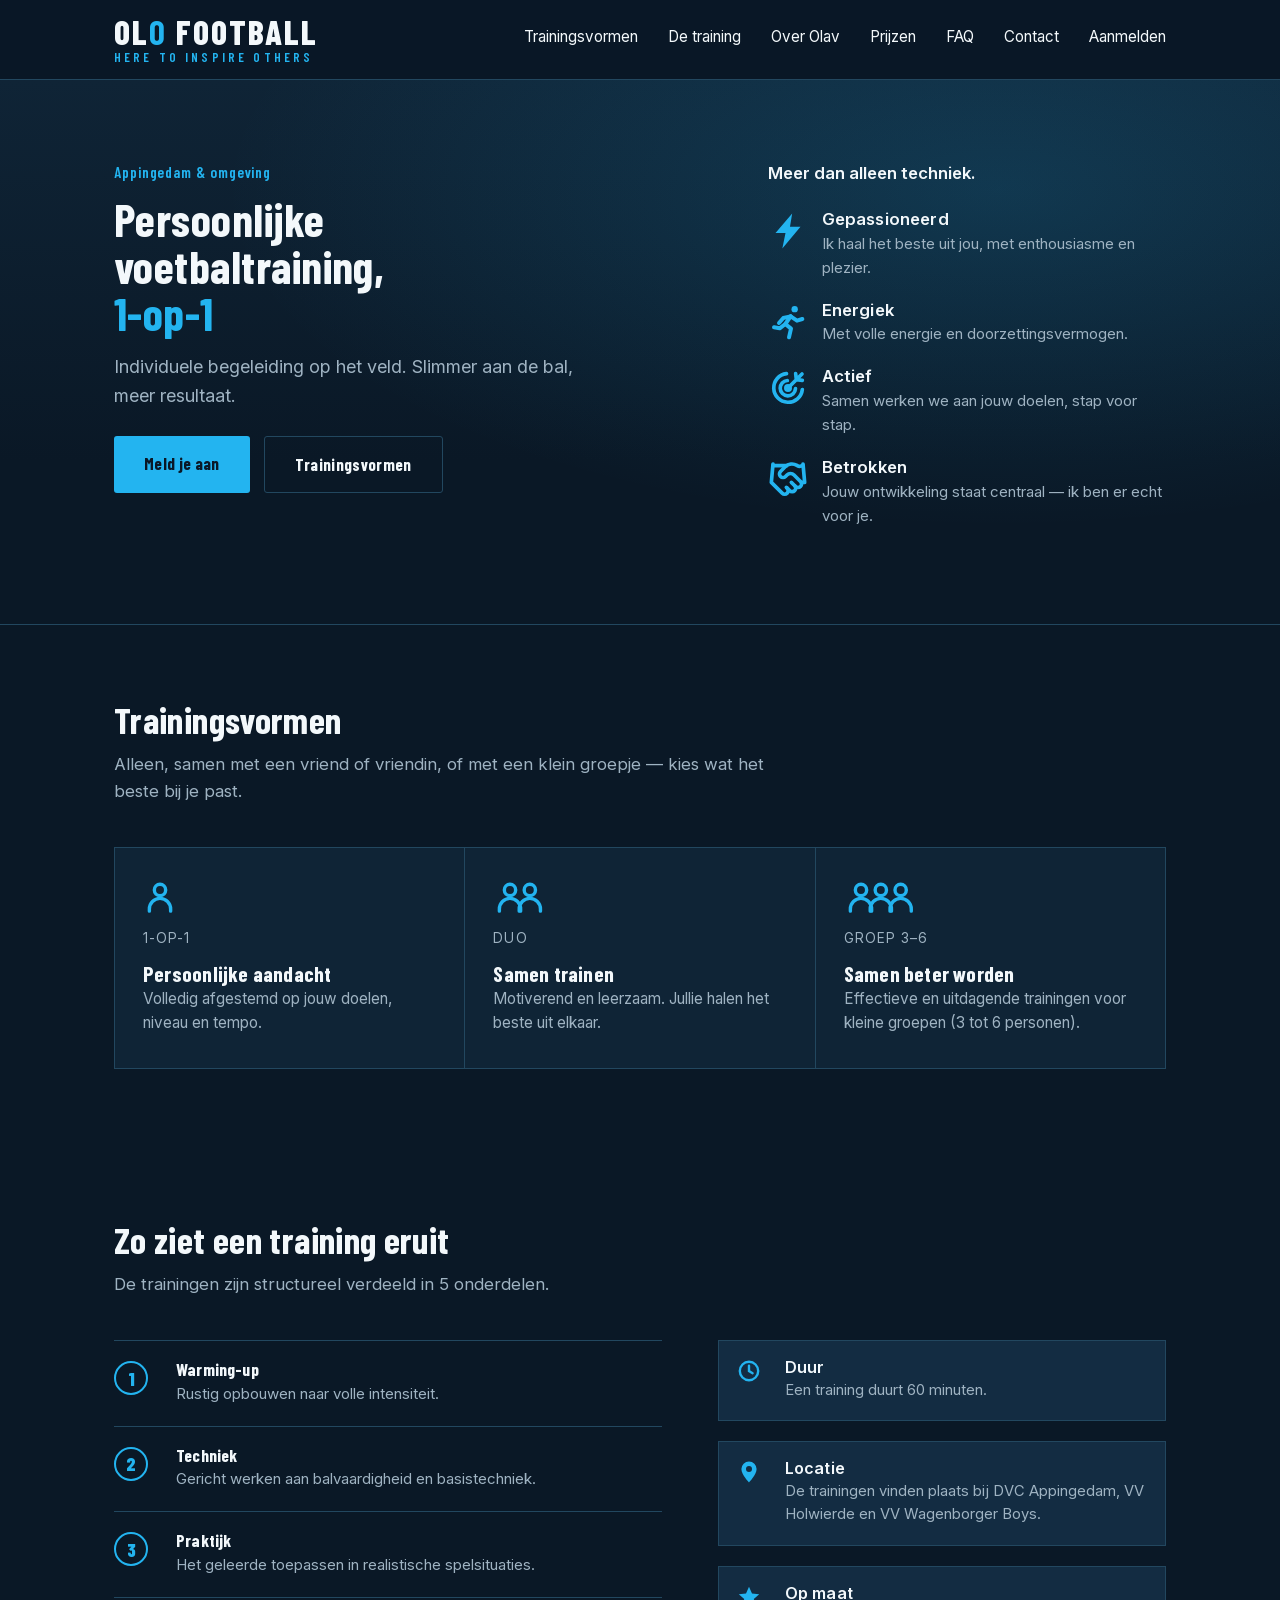
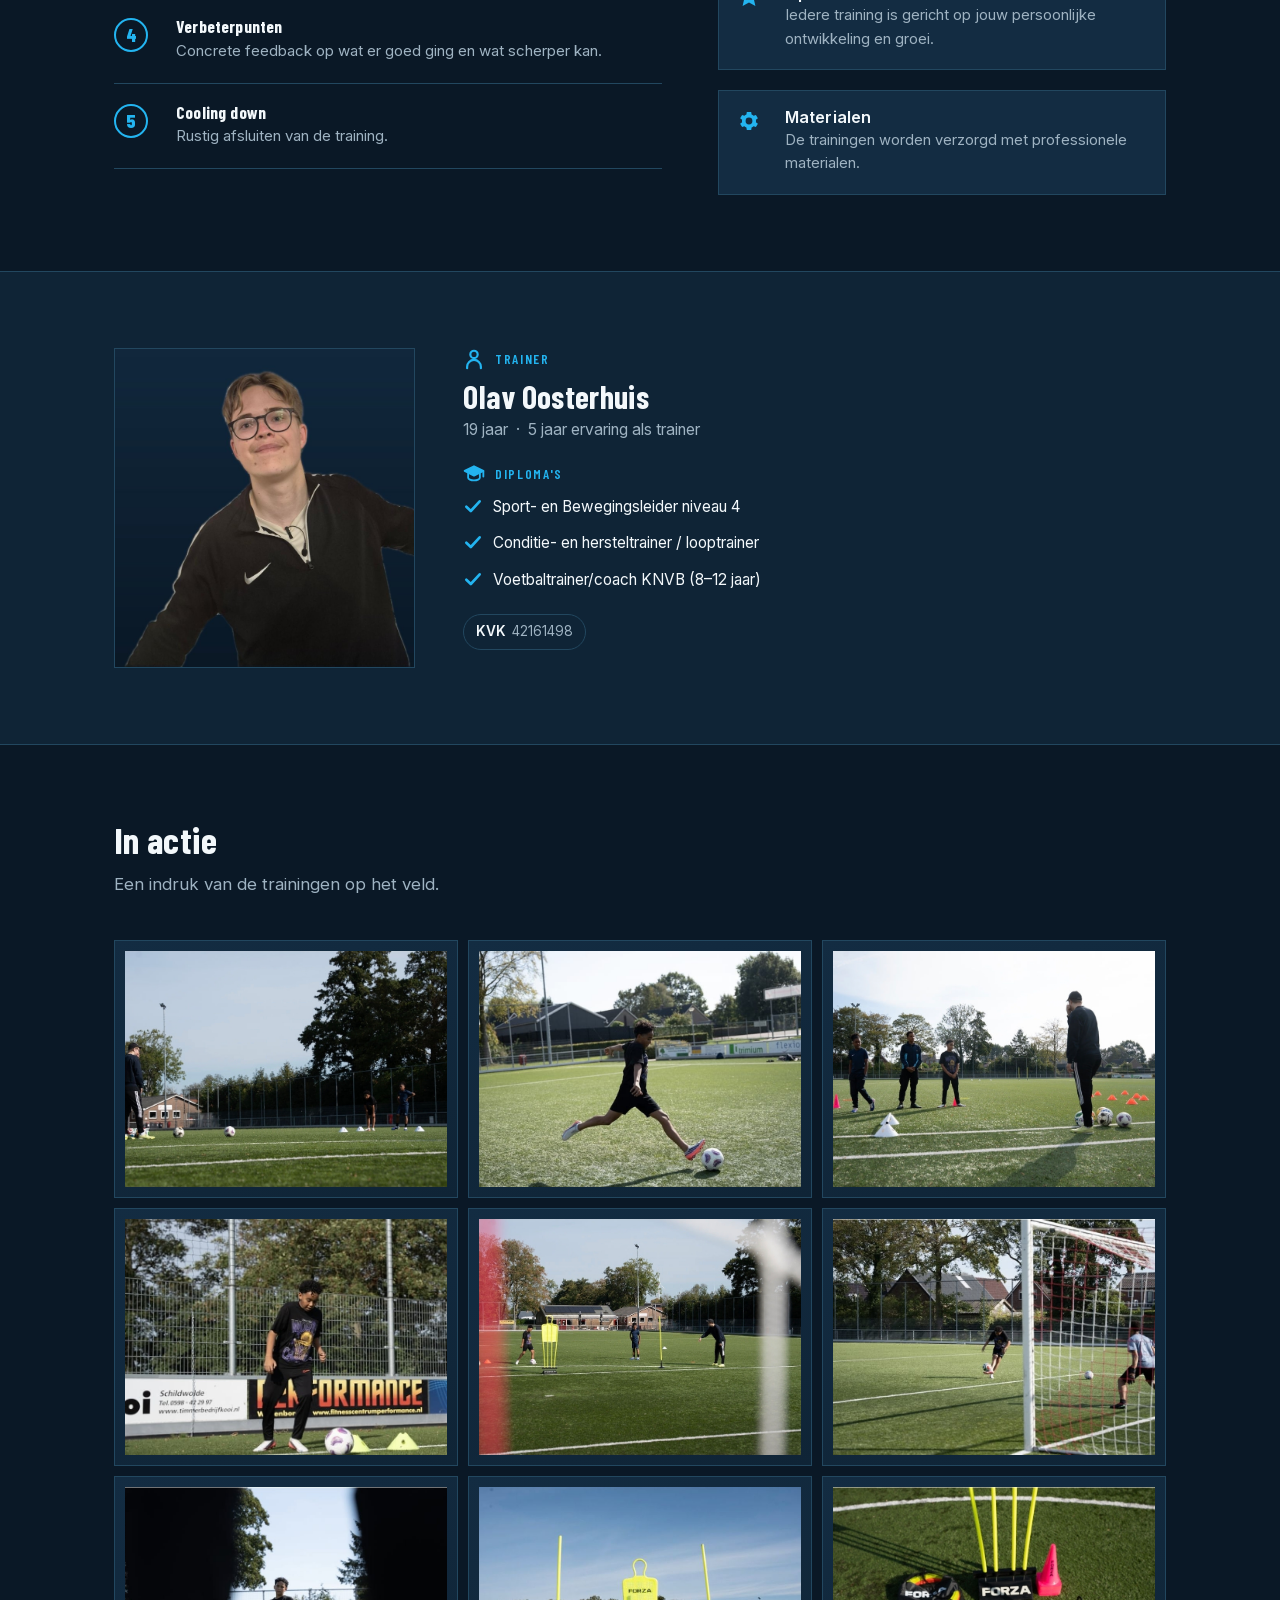
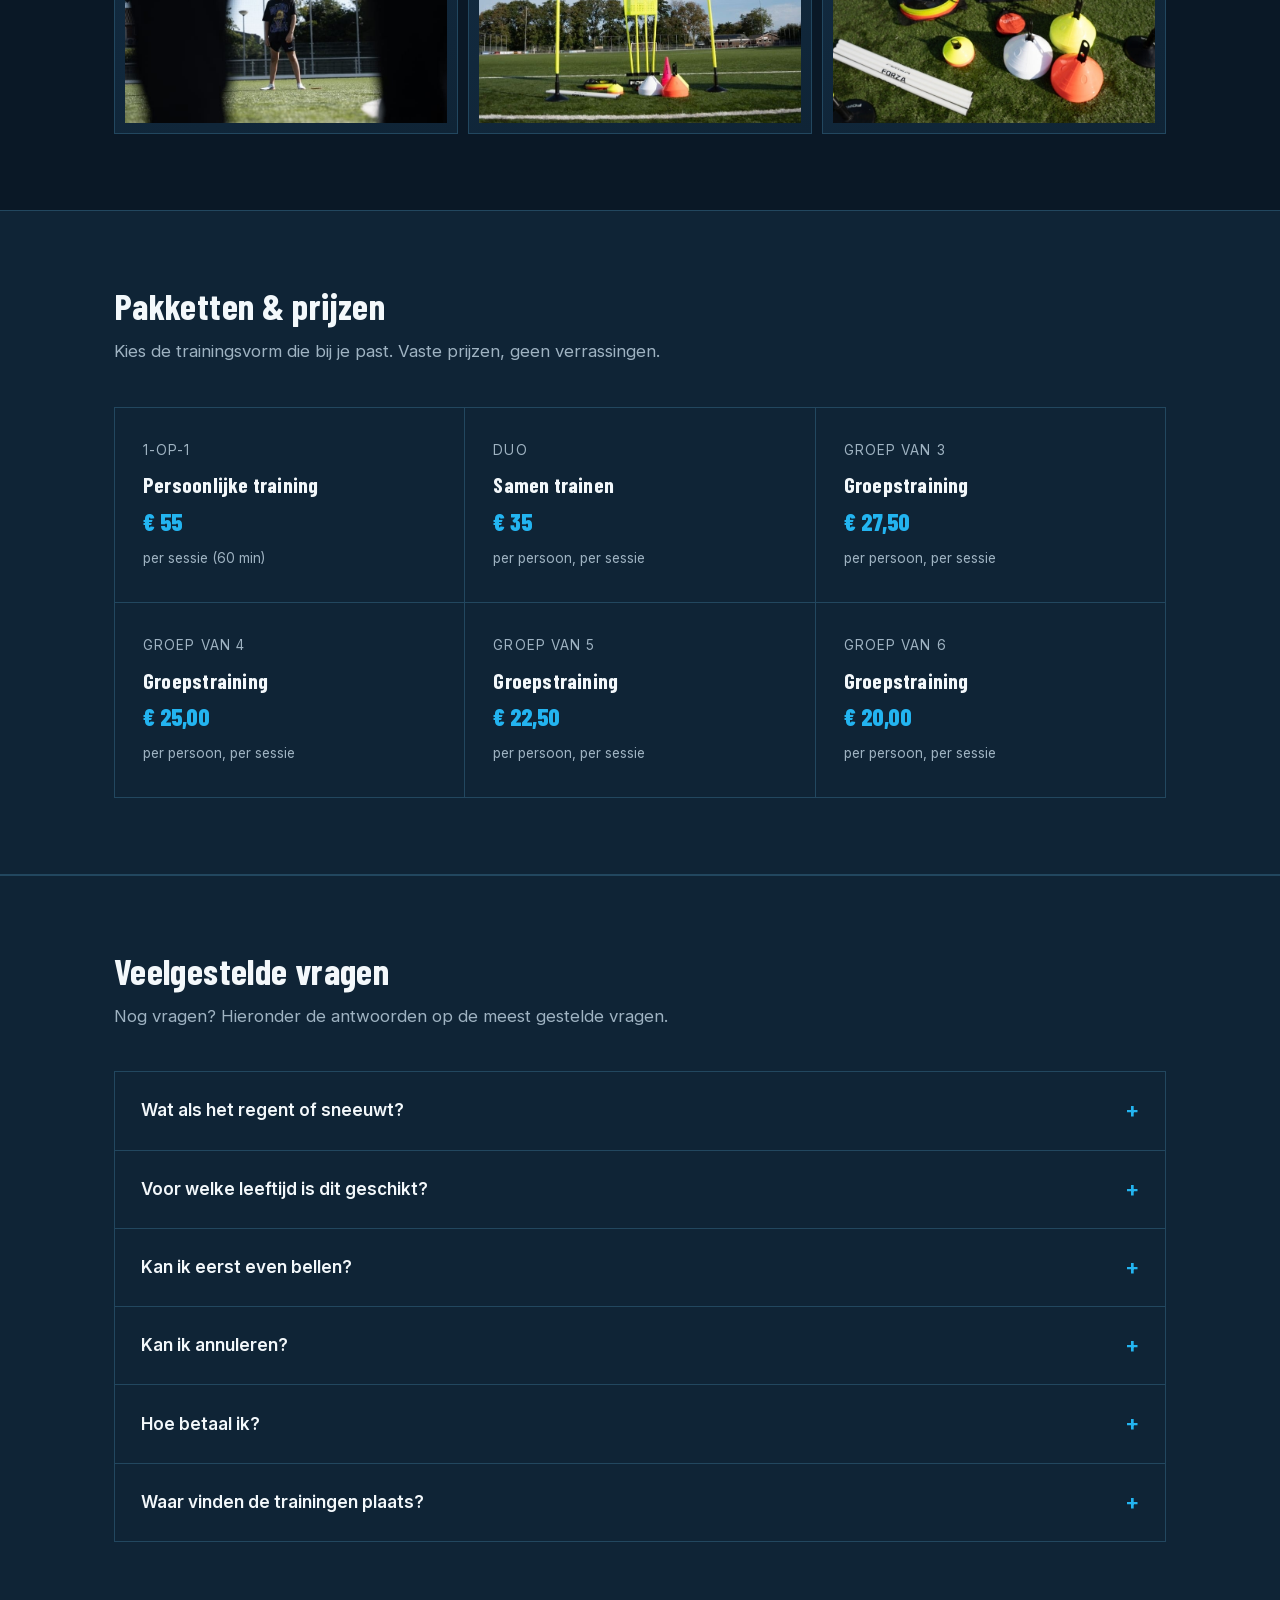
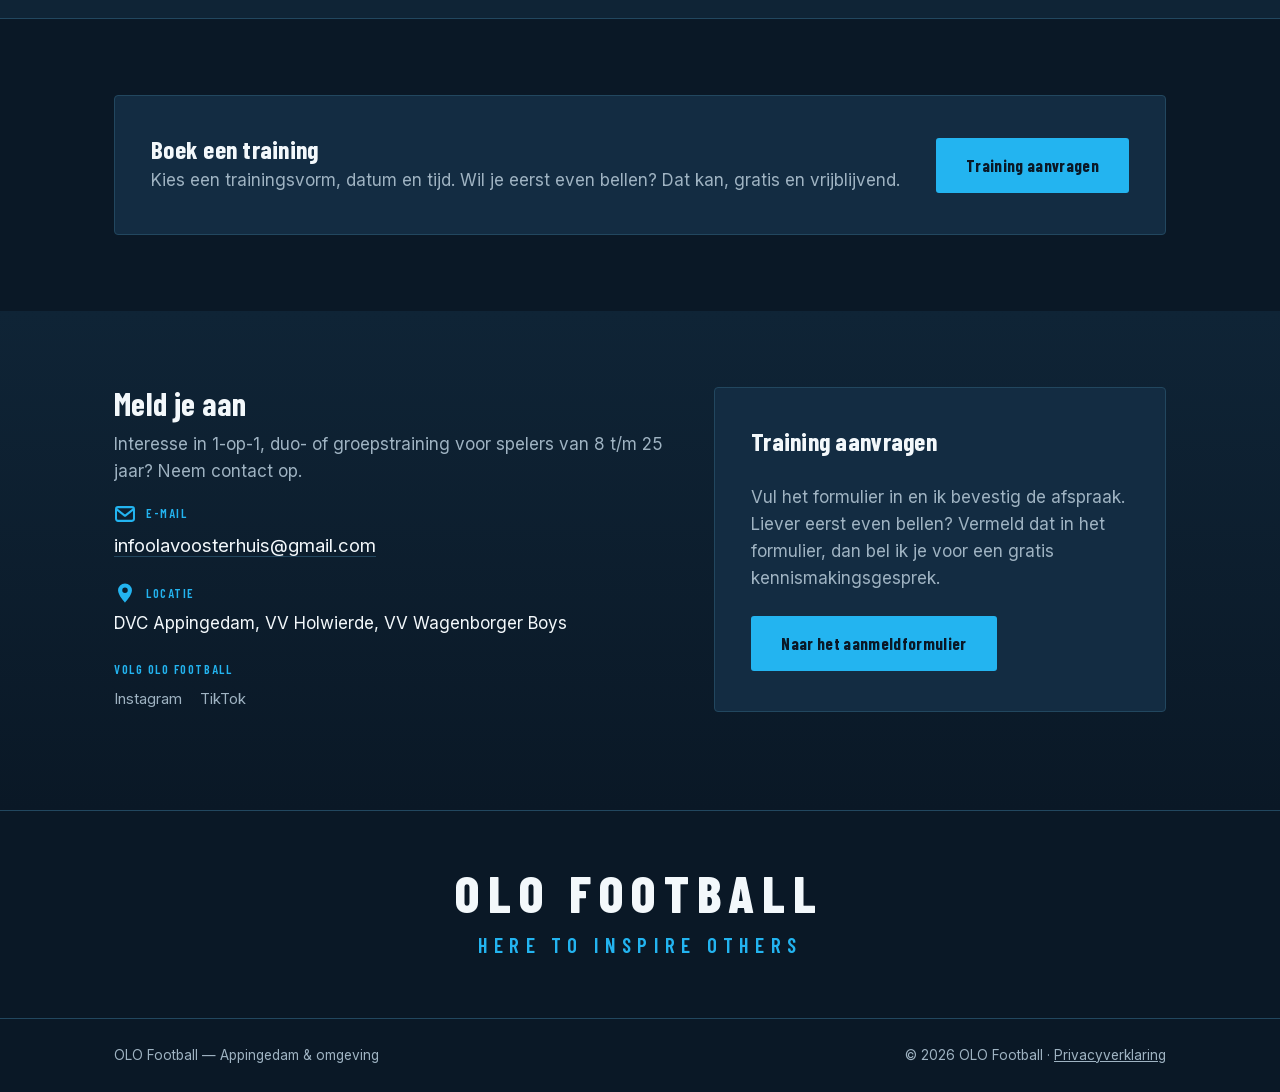
==== index.html @ 806aaf20 "Canonical-links toegevoegd Co-Authored-By: Claude Sonnet 5.5 <noreply@anthropic.com>" ====
<!DOCTYPE html>
<html lang="nl">
<head>
<meta charset="UTF-8">
<meta name="viewport" content="width=device-width, initial-scale=1.0">
<title>OLO Football — Persoonlijke voetbaltraining Appingedam</title>
<link rel="canonical" href="https://olofootball.nl/">
<meta name="description" content="Persoonlijke voetbaltraining in Appingedam, Holwierde en Wagenborgen: 1-op-1, duo of in een kleine groep, voor spelers van 8 tot en met 25 jaar. Here to inspire others.">
<meta property="og:type" content="website">
<meta property="og:locale" content="nl_NL">
<meta property="og:site_name" content="OLO Football">
<meta property="og:title" content="OLO Football — Persoonlijke voetbaltraining">
<meta property="og:description" content="Persoonlijke voetbaltraining in Appingedam, Holwierde en Wagenborgen: 1-op-1, duo of in een kleine groep, voor spelers van 8 tot en met 25 jaar. Here to inspire others.">
<meta property="og:image" content="https://olofootball.nl/photos/og-image.jpg">
<meta property="og:image:alt" content="Olav geeft instructie aan twee spelers op het veld">
<meta name="twitter:card" content="summary_large_image">
<meta name="theme-color" content="#0A1826">
<link rel="stylesheet" href="fonts/fonts.css">
<link rel="icon" href="favicon.svg" type="image/svg+xml">
<script type="application/ld+json">
{"@context":"https://schema.org","@type":"SportsActivityLocation","name":"OLO Football","description":"Persoonlijke voetbaltraining (1-op-1, duo en groep) voor spelers van 8 tot en met 25 jaar.","slogan":"Here to inspire others","url":"https://olofootball.nl/","email":"infoolavoosterhuis@gmail.com","priceRange":"€20 - €55","areaServed":["Appingedam","Holwierde","Wagenborgen"],"sameAs":["https://www.instagram.com/olofootball","https://www.tiktok.com/@olofootball"]}
</script>
<style>
  :root{
    --navy:       #0A1826;
    --navy-2:     #0F2436;
    --panel:      #132C42;
    --line:       #22475F;
    --blue:       #23B4F0;
    --blue-dim:   #1690C4;
    --white:      #F3F8FB;
    --grey:       #9FB3C2;
    --max: 1100px;
  }
  *{box-sizing:border-box;}
  html{scroll-behavior:smooth;overflow-x:hidden;}
  body{overflow-x:hidden;}
  body{
    margin:0;
    background:var(--navy);
    color:var(--white);
    font-family:'Inter', system-ui, sans-serif;
    font-size:17px;
    line-height:1.6;
  }
  h1,h2,h3{
    font-family:'Barlow Condensed', system-ui, sans-serif;
    font-weight:700;
    line-height:1.02;
    letter-spacing:.01em;
    margin:0 0 .35em;
    color:var(--white);
  }
  p{margin:0 0 1em;color:var(--grey);}
  a{color:inherit;}
  img{max-width:100%;display:block;}
  .wrap{max-width:var(--max);margin:0 auto;padding:0 24px;}
  :focus-visible{outline:3px solid var(--blue);outline-offset:3px;}
  @media (prefers-reduced-motion: reduce){*{animation:none !important;transition:none !important;}}

  /* ---------- HEADER ---------- */
  header{position:sticky;top:0;z-index:20;background:rgba(10,24,38,.92);backdrop-filter:blur(6px);border-bottom:1px solid var(--line);}
  header .wrap{display:flex;align-items:center;justify-content:space-between;padding:16px 24px;}
  .brand{display:flex;flex-direction:column;line-height:.95;text-decoration:none;}
  .brand .olo{font-family:'Barlow Condensed';font-weight:800;font-size:2.1rem;color:var(--white);letter-spacing:.06em;}
  .brand .olo b{color:var(--blue);}
  .brand .sub{font-family:'Barlow Condensed';font-weight:600;font-size:.82rem;letter-spacing:.24em;color:var(--blue);margin-top:3px;}
  @media (max-width:420px){.brand .olo{font-size:1.8rem;}.brand .sub{font-size:.7rem;letter-spacing:.17em;}}
  nav{display:flex;gap:30px;}
  nav a{color:var(--white);text-decoration:none;font-size:.95rem;border-bottom:2px solid transparent;padding-bottom:4px;}
  nav a:hover{border-color:var(--blue);}
  header .head-cta{display:none;padding:9px 18px;font-size:1rem;}
  @media (max-width:700px){nav{display:none;}header .head-cta{display:inline-block;}}

  /* ---------- HERO ---------- */
  .hero{
    position:relative;overflow:hidden;
    background:
      radial-gradient(ellipse at 78% 20%, rgba(35,180,240,.16), transparent 55%),
      linear-gradient(180deg, var(--navy-2), var(--navy) 70%);
    padding:80px 0 96px;
    border-bottom:1px solid var(--line);
  }
  .hero .wrap{display:grid;grid-template-columns:1.2fr .8fr;gap:56px;align-items:start;}
  @media (max-width:820px){.hero .wrap{grid-template-columns:1fr;}}
  .eyebrow{color:var(--blue);font-weight:600;font-size:.95rem;font-family:'Barlow Condensed';letter-spacing:.06em;margin-bottom:10px;}
  .hero h1{font-size:clamp(2.1rem,4.6vw,2.9rem);max-width:14ch;}
  .hero h1 .accent{color:var(--blue);}
  .hero p.lead{max-width:44ch;font-size:1.12rem;margin-top:14px;}
  .hero-actions{display:flex;gap:14px;margin-top:26px;flex-wrap:wrap;}
  .btn{display:inline-block;font-family:'Barlow Condensed';font-weight:700;font-size:1.05rem;letter-spacing:.02em;padding:14px 30px;text-decoration:none;border-radius:3px;transition:transform .15s ease, background .15s ease;}
  .btn:hover{transform:translateY(-2px);}
  .btn-primary{background:var(--blue);color:var(--navy);}
  .btn-primary:hover{background:#3fc4fa;}
  .btn-ghost{background:transparent;color:var(--white);border:1.5px solid var(--line);}

  .traits{display:flex;flex-direction:column;gap:22px;padding-top:6px;}
  .trait{display:grid;grid-template-columns:40px 1fr;gap:14px;align-items:start;}
  .trait .ic{width:40px;height:40px;color:var(--blue);}
  .trait h3{font-size:1.05rem;font-family:'Inter';font-weight:600;color:var(--white);margin:0 0 .2em;text-transform:none;}
  .trait p{font-size:.94rem;margin:0;}
  .traits-head{font-size:1.05rem;color:var(--grey);margin-bottom:18px;}
  .traits-head b{color:var(--white);}

  /* ---------- SECTION SHARED ---------- */
  section{padding:76px 0;}
  .section-head{max-width:60ch;margin-bottom:42px;}
  .section-head h2{font-size:clamp(1.7rem,3.2vw,2.3rem);}
  .section-head p{font-size:1.05rem;margin:0;}

  /* ---------- TRAININGSVORMEN ---------- */
  .forms-grid{display:grid;grid-template-columns:repeat(3,1fr);gap:1px;background:var(--line);border:1px solid var(--line);}
  @media (max-width:760px){.forms-grid{grid-template-columns:1fr;}}
  .form-card{background:var(--navy-2);padding:32px 28px;}
  .form-card .count{font-family:'Barlow Condensed';font-weight:800;font-size:1.5rem;color:var(--blue);margin-bottom:10px;}
  .form-card h3{font-size:1.35rem;margin-bottom:.15em;}
  .form-card .tag{font-size:.85rem;color:var(--grey);text-transform:uppercase;letter-spacing:.08em;margin-bottom:12px;}
  .form-card p{font-size:.96rem;margin:0;}

  /* ---------- OVER DE TRAINING ---------- */
  .training-wrap{display:grid;grid-template-columns:1.1fr .9fr;gap:56px;}
  @media (max-width:820px){.training-wrap{grid-template-columns:1fr;}}
  .steps{counter-reset:step;border-top:1px solid var(--line);}
  .step{counter-increment:step;display:grid;grid-template-columns:44px 1fr;gap:18px;padding:20px 0;border-bottom:1px solid var(--line);}
  .step::before{content:counter(step);display:flex;align-items:center;justify-content:center;width:34px;height:34px;box-sizing:border-box;border:2.5px solid var(--blue);border-radius:50%;font-family:'Barlow Condensed';font-weight:800;font-size:1.2rem;color:var(--blue);line-height:1;}
  .step h3{font-size:1.1rem;margin-bottom:.15em;}
  .step p{margin:0;font-size:.94rem;}
  .facts{display:flex;flex-direction:column;gap:20px;}
  .fact{display:grid;grid-template-columns:34px 1fr;gap:14px;padding:18px;background:var(--panel);border:1px solid var(--line);}
  .fact .ic{width:24px;height:24px;color:var(--blue);}
  .fact h3{font-size:1rem;font-family:'Inter';font-weight:600;margin:0 0 .2em;color:var(--white);}
  .fact p{margin:0;font-size:.92rem;}

  /* ---------- TRAINER ---------- */
  .trainer{background:var(--navy-2);border-top:1px solid var(--line);border-bottom:1px solid var(--line);}
  .trainer .wrap{display:grid;grid-template-columns:.6fr 1.4fr;gap:48px;align-items:stretch;}
  .trainer-photo{position:relative;min-height:320px;background:var(--panel);border:1px solid var(--line);overflow:hidden;}
  .trainer-photo img{position:absolute;inset:0;width:100%;height:100%;object-fit:cover;object-position:50% 100%;display:block;}
  @media (max-width:760px){.trainer .wrap{grid-template-columns:1fr;}.trainer-photo{aspect-ratio:3/4;max-width:340px;}.trainer-photo img{position:absolute;}}
  .trainer-name.lbl-ic{margin-bottom:10px;}
  .trainer-name{font-size:.85rem;text-transform:uppercase;letter-spacing:.12em;color:var(--blue);margin-bottom:6px;font-family:'Barlow Condensed';font-weight:600;}
  .trainer h2{font-size:2rem;margin-bottom:.15em;}
  .trainer .meta{color:var(--grey);font-size:.98rem;margin-bottom:20px;}
  .dipl{list-style:none;margin:0;padding:0;display:flex;flex-direction:column;gap:12px;}
  .dipl li{display:grid;grid-template-columns:20px 1fr;gap:10px;font-size:.96rem;color:var(--white);align-items:start;}
  .dipl li .ic{width:20px;height:20px;color:var(--blue);margin-top:1px;}
  .lbl-ic{display:flex;align-items:center;gap:10px;}
  .lbl-ic .ic{width:22px;height:22px;color:var(--blue);flex:none;}
  .form-card .persons{height:34px;width:auto;color:var(--blue);margin-bottom:14px;display:block;}

  /* ---------- FOTO'S ---------- */
  .gallery{display:grid;grid-template-columns:repeat(3,1fr);gap:10px;}
  @media (max-width:760px){.gallery{grid-template-columns:1fr;}}
  .shot{aspect-ratio:4/3;background:linear-gradient(160deg,var(--panel),var(--navy-2));border:1px solid var(--line);display:flex;align-items:center;justify-content:center;text-align:center;padding:10px;color:var(--grey);font-size:.85rem;overflow:hidden;}
  .shot img{width:100%;height:100%;object-fit:cover;display:block;}

  /* ---------- CONTACT ---------- */
  .contact{background:linear-gradient(180deg,var(--navy-2),var(--navy));}
  .contact .wrap{display:grid;grid-template-columns:1.1fr .9fr;gap:48px;}
  @media (max-width:760px){.contact .wrap{grid-template-columns:1fr;}}
  .contact h2{font-size:2rem;}
  .contact-block{margin-bottom:22px;}
  .contact-block .label{font-size:.8rem;text-transform:uppercase;letter-spacing:.12em;color:var(--blue);font-family:'Barlow Condensed';font-weight:600;margin-bottom:6px;}
  .contact-block a.value{color:var(--white);font-size:1.15rem;text-decoration:none;border-bottom:1px solid var(--line);}
  .contact-block a.value:hover{border-color:var(--blue);}
  .social{display:flex;gap:18px;margin-top:8px;}
  .social a{color:var(--grey);text-decoration:none;font-size:.92rem;border-bottom:1px solid transparent;}
  .social a:hover{color:var(--blue);border-color:var(--blue);}

  /* ---------- TRUST BADGES ---------- */
  .trust-row{display:flex;flex-wrap:wrap;gap:10px;margin-top:22px;}
  .trust-chip{display:inline-flex;align-items:center;gap:6px;font-size:.85rem;color:var(--grey);border:1px solid var(--line);border-radius:100px;padding:6px 12px;}
  .trust-chip b{color:var(--white);font-weight:600;}

  /* ---------- PAKKETTEN ---------- */
  .pricing-grid{display:grid;grid-template-columns:repeat(3,1fr);gap:1px;background:var(--line);border:1px solid var(--line);}
  @media (max-width:760px){.pricing-grid{grid-template-columns:1fr;}}
  .price-card{background:var(--navy-2);padding:32px 28px;}
  .price-card .tag{font-size:.85rem;color:var(--grey);text-transform:uppercase;letter-spacing:.08em;margin-bottom:12px;}
  .price-card h3{font-size:1.35rem;margin-bottom:.15em;}
  .price-card .price{font-family:'Barlow Condensed';font-weight:800;font-size:1.5rem;color:var(--blue);margin:.3em 0;}
  .price-card .unit{font-size:.85rem;color:var(--grey);}

  /* ---------- ERVARINGEN ---------- */
  .testi-grid{display:grid;grid-template-columns:repeat(2,1fr);gap:20px;}
  @media (max-width:700px){.testi-grid{grid-template-columns:1fr;}}
  .testi{background:var(--panel);border:1px solid var(--line);padding:26px;border-radius:3px;}
  .testi p{color:var(--white);font-style:italic;margin-bottom:14px;}
  .testi .who{font-size:.88rem;color:var(--grey);}

  /* ---------- SLOGAN ---------- */
  .slogan{background:var(--navy);border-top:1px solid var(--line);padding:56px 0;text-align:center;}
  .slogan .l1{font-family:'Barlow Condensed';font-weight:800;font-size:clamp(2rem,6vw,3.2rem);letter-spacing:.16em;color:var(--white);line-height:1;}
  .slogan .l2{font-family:'Barlow Condensed';font-weight:600;font-size:clamp(.95rem,2.6vw,1.3rem);letter-spacing:.3em;color:var(--blue);margin-top:10px;}

  /* ---------- FAQ ---------- */
  .faq-list{display:flex;flex-direction:column;gap:1px;background:var(--line);border:1px solid var(--line);}
  .faq-item{background:var(--navy-2);padding:22px 26px;}
  .faq-item summary{cursor:pointer;font-weight:600;color:var(--white);list-style:none;display:flex;justify-content:space-between;align-items:center;gap:16px;}
  .faq-item summary::-webkit-details-marker{display:none;}
  .faq-item summary::marker{content:"";}
  .faq-item summary::after{content:"+";font-size:1.3rem;color:var(--blue);}
  .faq-item[open] summary::after{content:"–";}
  .faq-item p{margin:12px 0 0;}

  /* ---------- CTA BANNER ---------- */
  .cta-banner{background:var(--panel);border:1px solid var(--line);border-radius:4px;padding:40px 36px;display:flex;align-items:center;justify-content:space-between;gap:24px;flex-wrap:wrap;}
  .cta-banner h2{margin-bottom:.2em;font-size:1.6rem;}
  .cta-banner p{margin:0;}

  footer{background:var(--navy);border-top:1px solid var(--line);padding:26px 0;font-size:.85rem;color:var(--grey);}
  footer .wrap{display:flex;justify-content:space-between;flex-wrap:wrap;gap:8px;}
</style>
</head>
<body>
<header>
  <div class="wrap">
    <a href="#top" class="brand">
      <span class="olo">OL<b>O</b> FOOTBALL</span>
      <span class="sub">HERE TO INSPIRE OTHERS</span>
    </a>
    <nav>
      <a href="#vormen">Trainingsvormen</a>
      <a href="#training">De training</a>
      <a href="#trainer">Over Olav</a>
      <a href="#pakketten">Prijzen</a>
      <a href="#faq">FAQ</a>
      <a href="#contact">Contact</a>
      <a href="aanmelden.html">Aanmelden</a>
    </nav>
    <a href="aanmelden.html" class="btn btn-primary head-cta">Aanmelden</a>
  </div>
</header>

<section class="hero" id="top">
  <div class="wrap">
    <div>
      <p class="eyebrow">Appingedam &amp; omgeving</p>
      <h1>Persoonlijke voetbaltraining, <span class="accent">1-op-1</span></h1>
      <p class="lead">Individuele begeleiding op het veld. Slimmer aan de bal, meer resultaat.</p>
      <div class="hero-actions">
        <a href="aanmelden.html" class="btn btn-primary">Meld je aan</a>
        <a href="#vormen" class="btn btn-ghost">Trainingsvormen</a>
      </div>
    </div>
    <div>
      <p class="traits-head"><b>Meer dan alleen techniek.</b></p>
      <div class="traits">
        <div class="trait">
          <svg class="ic" viewBox="0 0 24 24" fill="currentColor" aria-hidden="true"><path d="M14.5 1.5 4.5 13.2h6L8.6 22.5l10.9-13h-6.3z"/></svg>
          <div><h3>Gepassioneerd</h3><p>Ik haal het beste uit jou, met enthousiasme en plezier.</p></div>
        </div>
        <div class="trait">
          <svg class="ic" viewBox="0 0 24 24" fill="none" stroke="currentColor" stroke-width="2.4" stroke-linecap="round" stroke-linejoin="round" aria-hidden="true"><circle cx="16" cy="4.3" r="1.9" fill="currentColor" stroke="none"/><path d="M13.6 8.6 10.4 13.2 13.8 16 12.6 21.2"/><path d="M13.6 8.6 9.2 9.6 6.6 12.6"/><path d="M13.6 8.6 17.4 11.2 20.6 10.2"/><path d="M10.4 13.2 7 15.8 3.6 15.2"/></svg>
          <div><h3>Energiek</h3><p>Met volle energie en doorzettingsvermogen.</p></div>
        </div>
        <div class="trait">
          <svg class="ic" viewBox="0 0 24 24" fill="none" stroke="currentColor" stroke-width="2.2" stroke-linecap="round" stroke-linejoin="round" aria-hidden="true"><path d="M20.6 12.9A8.6 8.6 0 1 1 11.1 3.4"/><path d="M16.5 12.4A4.6 4.6 0 1 1 11.6 7.5"/><circle cx="12" cy="12" r="1.3" fill="currentColor"/><path d="M12 12 20.4 3.6M16.6 3.4l.4 3.6 3.6.4M17 7l3.4-3.4"/></svg>
          <div><h3>Actief</h3><p>Samen werken we aan jouw doelen, stap voor stap.</p></div>
        </div>
        <div class="trait">
          <!-- handshake: Lucide (ISC license) -->
          <svg class="ic" viewBox="0 0 24 24" fill="none" stroke="currentColor" stroke-width="2.2" stroke-linecap="round" stroke-linejoin="round" aria-hidden="true"><path d="m11 17 2 2a1 1 0 1 0 3-3"/><path d="m14 14 2.5 2.5a1 1 0 1 0 3-3l-3.88-3.88a3 3 0 0 0-4.24 0l-.88.88a1 1 0 1 1-3-3l2.81-2.81a5.79 5.79 0 0 1 7.06-.87l.47.28a2 2 0 0 0 1.42.25L21 4"/><path d="m21 3 1 11h-2"/><path d="M3 3 2 14l6.5 6.5a1 1 0 1 0 3-3"/><path d="M3 4h8"/></svg>
          <div><h3>Betrokken</h3><p>Jouw ontwikkeling staat centraal — ik ben er echt voor je.</p></div>
        </div>
      </div>
    </div>
  </div>
</section>

<section id="vormen">
  <div class="wrap">
    <div class="section-head">
      <h2>Trainingsvormen</h2>
      <p>Alleen, samen met een vriend of vriendin, of met een klein groepje — kies wat het beste bij je past.</p>
    </div>
    <div class="forms-grid">
      <div class="form-card">
        <svg class="persons" viewBox="0 0 24 24" fill="none" stroke="currentColor" stroke-width="2.4" stroke-linecap="round" aria-hidden="true"><circle cx="12" cy="7" r="4"/><path d="M4.5 22v-1.5a7.5 7.5 0 0 1 15 0V22"/></svg>
        <div class="tag">1-op-1</div>
        <h3>Persoonlijke aandacht</h3>
        <p>Volledig afgestemd op jouw doelen, niveau en tempo.</p>
      </div>
      <div class="form-card">
        <svg class="persons" viewBox="0 0 38 24" fill="none" stroke="currentColor" stroke-width="2.4" stroke-linecap="round" aria-hidden="true"><circle cx="12" cy="7" r="4"/><path d="M4.5 22v-1.5a7.5 7.5 0 0 1 15 0V22"/><circle cx="26" cy="7" r="4"/><path d="M18.5 22v-1.5a7.5 7.5 0 0 1 15 0V22"/></svg>
        <div class="tag">Duo</div>
        <h3>Samen trainen</h3>
        <p>Motiverend en leerzaam. Jullie halen het beste uit elkaar.</p>
      </div>
      <div class="form-card">
        <svg class="persons" viewBox="0 0 52 24" fill="none" stroke="currentColor" stroke-width="2.4" stroke-linecap="round" aria-hidden="true"><circle cx="12" cy="7" r="4"/><path d="M4.5 22v-1.5a7.5 7.5 0 0 1 15 0V22"/><circle cx="26" cy="7" r="4"/><path d="M18.5 22v-1.5a7.5 7.5 0 0 1 15 0V22"/><circle cx="40" cy="7" r="4"/><path d="M32.5 22v-1.5a7.5 7.5 0 0 1 15 0V22"/></svg>
        <div class="tag">Groep 3–6</div>
        <h3>Samen beter worden</h3>
        <p>Effectieve en uitdagende trainingen voor kleine groepen (3 tot 6 personen).</p>
      </div>
    </div>
  </div>
</section>

<section id="training">
  <div class="wrap">
    <div class="section-head">
      <h2>Zo ziet een training eruit</h2>
      <p>De trainingen zijn structureel verdeeld in 5 onderdelen.</p>
    </div>
    <div class="training-wrap">
      <div class="steps">
        <div class="step"><div><h3>Warming-up</h3><p>Rustig opbouwen naar volle intensiteit.</p></div></div>
        <div class="step"><div><h3>Techniek</h3><p>Gericht werken aan balvaardigheid en basistechniek.</p></div></div>
        <div class="step"><div><h3>Praktijk</h3><p>Het geleerde toepassen in realistische spelsituaties.</p></div></div>
        <div class="step"><div><h3>Verbeterpunten</h3><p>Concrete feedback op wat er goed ging en wat scherper kan.</p></div></div>
        <div class="step"><div><h3>Cooling down</h3><p>Rustig afsluiten van de training.</p></div></div>
      </div>
      <div class="facts">
        <div class="fact">
          <svg class="ic" viewBox="0 0 24 24" fill="none" stroke="currentColor" stroke-width="2.4" stroke-linecap="round" aria-hidden="true"><circle cx="12" cy="12" r="9.2"/><path d="M12 6.6V12l3.6 2.2"/></svg>
          <div><h3>Duur</h3><p>Een training duurt 60 minuten.</p></div>
        </div>
        <div class="fact">
          <svg class="ic" viewBox="0 0 24 24" fill="currentColor" fill-rule="evenodd" aria-hidden="true"><path d="M12 1.5a7.6 7.6 0 0 0-7.6 7.6c0 5.6 7.6 13.4 7.6 13.4s7.6-7.8 7.6-13.4A7.6 7.6 0 0 0 12 1.5zm0 10.6a3 3 0 1 1 0-6 3 3 0 0 1 0 6z"/></svg>
          <div><h3>Locatie</h3><p>De trainingen vinden plaats bij DVC Appingedam, VV Holwierde en VV Wagenborger Boys.</p></div>
        </div>
        <div class="fact">
          <svg class="ic" viewBox="0 0 24 24" fill="currentColor" aria-hidden="true"><path d="m12 1.8 3 6.7 7.2.7-5.4 4.8 1.6 7.1L12 17.4l-6.4 3.7 1.6-7.1L1.8 9.2 9 8.5z"/></svg>
          <div><h3>Op maat</h3><p>Iedere training is gericht op jouw persoonlijke ontwikkeling en groei.</p></div>
        </div>
        <div class="fact">
          <svg class="ic" viewBox="0 0 24 24" fill="currentColor" fill-rule="evenodd" aria-hidden="true"><path d="M19 12a7 7 0 0 0-.1-1.2l2-1.5-2-3.4-2.3.9a7 7 0 0 0-2-1.2L14.2 3H9.8l-.4 2.6a7 7 0 0 0-2 1.2l-2.3-.9-2 3.4 2 1.5A7 7 0 0 0 5 12c0 .4 0 .8.1 1.2l-2 1.5 2 3.4 2.3-.9c.6.5 1.3.9 2 1.2l.4 2.6h4.4l.4-2.6c.7-.3 1.4-.7 2-1.2l2.3.9 2-3.4-2-1.5c.1-.4.1-.8.1-1.2zM12 15.4a3.4 3.4 0 1 1 0-6.8 3.4 3.4 0 0 1 0 6.8z"/></svg>
          <div><h3>Materialen</h3><p>De trainingen worden verzorgd met professionele materialen.</p></div>
        </div>
      </div>
    </div>
  </div>
</section>

<section class="trainer" id="trainer">
  <div class="wrap">
    <div class="trainer-photo"><img src="photos/olav-portret.jpg" alt="Portret van Olav Oosterhuis" loading="lazy"></div>
    <div>
      <p class="trainer-name lbl-ic"><svg class="ic" viewBox="0 0 24 24" fill="none" stroke="currentColor" stroke-width="2.4" stroke-linecap="round" aria-hidden="true"><circle cx="12" cy="7" r="4"/><path d="M4.5 22v-1.5a7.5 7.5 0 0 1 15 0V22"/></svg>Trainer</p>
      <h2>Olav Oosterhuis</h2>
      <p class="meta"><span id="olav-leeftijd">19</span> jaar &nbsp;·&nbsp; <span id="olav-ervaring">5</span> jaar ervaring als trainer</p>
      <p class="trainer-name lbl-ic"><svg class="ic" viewBox="0 0 24 24" fill="none" stroke="currentColor" stroke-width="2" stroke-linejoin="round" stroke-linecap="round" aria-hidden="true"><path d="M12 3.5 1.8 8.6 12 13.7l10.2-5.1z" fill="currentColor"/><path d="M5.6 11.6v4.4c0 1.6 2.9 3 6.4 3s6.4-1.4 6.4-3v-4.4"/><path d="M22.2 8.6v6.2"/></svg>Diploma's</p>
      <ul class="dipl">
        <li><svg class="ic" viewBox="0 0 24 24" fill="none" stroke="currentColor" stroke-width="3.2" stroke-linecap="round" stroke-linejoin="round" aria-hidden="true"><path d="M4 12.8 9.4 18 20 6.4"/></svg>Sport- en Bewegingsleider niveau 4</li>
        <li><svg class="ic" viewBox="0 0 24 24" fill="none" stroke="currentColor" stroke-width="3.2" stroke-linecap="round" stroke-linejoin="round" aria-hidden="true"><path d="M4 12.8 9.4 18 20 6.4"/></svg>Conditie- en hersteltrainer / looptrainer</li>
        <li><svg class="ic" viewBox="0 0 24 24" fill="none" stroke="currentColor" stroke-width="3.2" stroke-linecap="round" stroke-linejoin="round" aria-hidden="true"><path d="M4 12.8 9.4 18 20 6.4"/></svg>Voetbaltrainer/coach KNVB (8–12 jaar)</li>
      </ul>
      <div class="trust-row">
        <span class="trust-chip"><b>KVK</b> 42161498</span>
      </div>
    </div>
  </div>
</section>

<section id="fotos">
  <div class="wrap">
    <div class="section-head">
      <h2>In actie</h2>
      <p>Een indruk van de trainingen op het veld.</p>
    </div>
    <div class="gallery">
      <div class="shot"><img src="photos/olav-coacht-veld.jpg" alt="Olav geeft instructie aan twee spelers op het veld" loading="lazy"></div>
      <div class="shot"><img src="photos/schot.jpg" alt="Speler haalt uit voor een schot" loading="lazy"></div>
      <div class="shot"><img src="photos/olav-uitleg-groep.jpg" alt="Olav legt een oefening uit aan een groepje spelers" loading="lazy"></div>
      <div class="shot"><img src="photos/dribbel.jpg" alt="Speler dribbelt met de bal langs pionnen" loading="lazy"></div>
      <div class="shot"><img src="photos/training-doel-zicht.jpg" alt="Training met pionnen en een stormram, gezien door het doel" loading="lazy"></div>
      <div class="shot"><img src="photos/schot-op-doel.jpg" alt="Speler schiet op doel met een keeper in het doel" loading="lazy"></div>
      <div class="shot"><img src="photos/focus.jpg" alt="Speler wacht geconcentreerd op zijn beurt" loading="lazy"></div>
      <div class="shot"><img src="photos/materiaal-veld.jpg" alt="Trainingsmateriaal op het veld: pionnen, stokken en een stormram" loading="lazy"></div>
      <div class="shot"><img src="photos/materiaal-close.jpg" alt="Pionnen, stokken en ander trainingsmateriaal van dichtbij" loading="lazy"></div>
    </div>
  </div>
</section>

<section id="pakketten" style="background:var(--navy-2);border-top:1px solid var(--line);border-bottom:1px solid var(--line);">
  <div class="wrap">
    <div class="section-head">
      <h2>Pakketten &amp; prijzen</h2>
      <p>Kies de trainingsvorm die bij je past. Vaste prijzen, geen verrassingen.</p>
    </div>
    <div class="pricing-grid">
      <div class="price-card">
        <div class="tag">1-op-1</div>
        <h3>Persoonlijke training</h3>
        <div class="price">€ 55</div>
        <div class="unit">per sessie (60 min)</div>
      </div>
      <div class="price-card">
        <div class="tag">Duo</div>
        <h3>Samen trainen</h3>
        <div class="price">€ 35</div>
        <div class="unit">per persoon, per sessie</div>
      </div>
      <div class="price-card">
        <div class="tag">Groep van 3</div>
        <h3>Groepstraining</h3>
        <div class="price">€ 27,50</div>
        <div class="unit">per persoon, per sessie</div>
      </div>
      <div class="price-card">
        <div class="tag">Groep van 4</div>
        <h3>Groepstraining</h3>
        <div class="price">€ 25,00</div>
        <div class="unit">per persoon, per sessie</div>
      </div>
      <div class="price-card">
        <div class="tag">Groep van 5</div>
        <h3>Groepstraining</h3>
        <div class="price">€ 22,50</div>
        <div class="unit">per persoon, per sessie</div>
      </div>
      <div class="price-card">
        <div class="tag">Groep van 6</div>
        <h3>Groepstraining</h3>
        <div class="price">€ 20,00</div>
        <div class="unit">per persoon, per sessie</div>
      </div>
    </div>
  </div>
</section>

<!-- ERVARINGEN: tijdelijk verborgen tot er echte ervaringen zijn.
     Haal deze comment-tekens weg en vul de quotes in; voeg eventueel <a href="#ervaringen">Ervaringen</a> toe aan het menu.
<section id="ervaringen">
  <div class="wrap">
    <div class="section-head">
      <h2>Ervaringen</h2>
      <p>Wat spelers en ouders zeggen.</p>
    </div>
    <div class="testi-grid">
      <div class="testi">
        <p>"Quote hier"</p>
        <div class="who">— Naam, ouder van speler</div>
      </div>
      <div class="testi">
        <p>"Quote hier"</p>
        <div class="who">— Naam, speler</div>
      </div>
    </div>
  </div>
</section>
-->

<section id="faq" style="background:var(--navy-2);border-top:1px solid var(--line);border-bottom:1px solid var(--line);">
  <div class="wrap">
    <div class="section-head">
      <h2>Veelgestelde vragen</h2>
      <p>Nog vragen? Hieronder de antwoorden op de meest gestelde vragen.</p>
    </div>
    <div class="faq-list">
      <details class="faq-item">
        <summary>Wat als het regent of sneeuwt?</summary>
        <p>De training gaat gewoon door bij slecht weer. Alleen bij extreem weer, zoals zware storm of onweer, kijken we samen wat verstandig is.</p>
      </details>
      <details class="faq-item">
        <summary>Voor welke leeftijd is dit geschikt?</summary>
        <p>Voor spelers en speelsters van 8 tot en met 25 jaar, jongens en meisjes, op elk niveau: van beginner tot ver gevorderd.</p>
      </details>
      <details class="faq-item">
        <summary>Kan ik eerst even bellen?</summary>
        <p>Ja. Wil je eerst kennismaken, dan bel ik je graag voor een gratis en vrijblijvend telefonisch gesprek. Vink dat aan in het aanmeldformulier, of stuur een mail. De trainingen zelf kosten wel geld.</p>
      </details>
      <details class="faq-item">
        <summary>Kan ik annuleren?</summary>
        <p>Annuleren kan tot 24 uur van tevoren, met geld-terug-garantie. Daarna kan er niet meer geannuleerd worden.</p>
      </details>
      <details class="faq-item">
        <summary>Hoe betaal ik?</summary>
        <p>Je betaalt via Tikkie.</p>
      </details>
      <details class="faq-item">
        <summary>Waar vinden de trainingen plaats?</summary>
        <p>Ik train bij DVC Appingedam, VV Holwierde en VV Wagenborger Boys. Bij je aanmelding kies je de locatie die het beste uitkomt.</p>
      </details>
    </div>
  </div>
</section>

<section id="kennismaking">
  <div class="wrap">
    <div class="cta-banner">
      <div>
        <h2>Boek een training</h2>
        <p style="margin:0;">Kies een trainingsvorm, datum en tijd. Wil je eerst even bellen? Dat kan, gratis en vrijblijvend.</p>
      </div>
      <a href="aanmelden.html" class="btn btn-primary">Training aanvragen</a>
    </div>
  </div>
</section>

<section class="contact" id="contact">
  <div class="wrap">
    <div>
      <h2>Meld je aan</h2>
      <p>Interesse in 1-op-1, duo- of groepstraining voor spelers van 8 t/m 25 jaar? Neem contact op.</p>
      <div class="contact-block">
        <div class="label lbl-ic"><svg class="ic" viewBox="0 0 24 24" fill="none" stroke="currentColor" stroke-width="2.2" stroke-linejoin="round" stroke-linecap="round" aria-hidden="true"><rect x="2.2" y="4.5" width="19.6" height="15" rx="2.2"/><path d="m3 7 9 7 9-7"/></svg>E-mail</div>
        <a class="value" href="mailto:infoolavoosterhuis@gmail.com">infoolavoosterhuis@gmail.com</a>
      </div>
      <div class="contact-block">
        <div class="label lbl-ic"><svg class="ic" viewBox="0 0 24 24" fill="currentColor" fill-rule="evenodd" aria-hidden="true"><path d="M12 1.5a7.6 7.6 0 0 0-7.6 7.6c0 5.6 7.6 13.4 7.6 13.4s7.6-7.8 7.6-13.4A7.6 7.6 0 0 0 12 1.5zm0 10.6a3 3 0 1 1 0-6 3 3 0 0 1 0 6z"/></svg>Locatie</div>
        <span class="value" style="border:none;">DVC Appingedam, VV Holwierde, VV Wagenborger Boys</span>
      </div>
      <div class="contact-block">
        <div class="label">Volg OLO Football</div>
        <div class="social">
          <a href="https://www.instagram.com/olofootball" target="_blank" rel="noopener">Instagram</a>
          <a href="https://www.tiktok.com/@olofootball" target="_blank" rel="noopener">TikTok</a>
        </div>
      </div>
    </div>
    <div>
      <div class="cta-banner" style="flex-direction:column;align-items:flex-start;">
        <h2>Training aanvragen</h2>
        <p>Vul het formulier in en ik bevestig de afspraak. Liever eerst even bellen? Vermeld dat in het formulier, dan bel ik je voor een gratis kennismakingsgesprek.</p>
        <a href="aanmelden.html" class="btn btn-primary">Naar het aanmeldformulier</a>
      </div>
    </div>
  </div>
</section>

<section class="slogan" aria-label="Slogan">
  <div class="wrap">
    <div class="l1">OLO FOOTBALL</div>
    <div class="l2">HERE TO INSPIRE OTHERS</div>
  </div>
</section>

<footer>
  <div class="wrap">
    <span>OLO Football — Appingedam &amp; omgeving</span>
    <span>© 2026 OLO Football · <a href="privacy.html">Privacyverklaring</a></span>
  </div>
</footer>

<script>
/* Leeftijd en ervaring van Olav lopen vanzelf mee. Geboren 8 dec 2006; trainer sinds 1 jan 2021. */
(function(){
  function jaren(j,m,d){var n=new Date(),y=n.getFullYear()-j;if(n.getMonth()<m||(n.getMonth()===m&&n.getDate()<d))y--;return y;}
  var a=document.getElementById('olav-leeftijd'),e=document.getElementById('olav-ervaring');
  if(a)a.textContent=jaren(2006,11,8);
  if(e)e.textContent=jaren(2021,0,1);
})();
</script>
</body>
</html>
---- fonts/fonts.css ----
/* Lettertypen lokaal gehost: Barlow Condensed en Inter (SIL Open Font License) */
/* latin-ext */
@font-face {
  font-family: 'Barlow Condensed';
  font-style: normal;
  font-weight: 500;
  font-display: swap;
  src: url(barlow-condensed-500-latin-ext.woff2) format('woff2');
  unicode-range: U+0100-02BA, U+02BD-02C5, U+02C7-02CC, U+02CE-02D7, U+02DD-02FF, U+0304, U+0308, U+0329, U+1D00-1DBF, U+1E00-1E9F, U+1EF2-1EFF, U+2020, U+20A0-20AB, U+20AD-20C0, U+2113, U+2C60-2C7F, U+A720-A7FF;
}
/* latin */
@font-face {
  font-family: 'Barlow Condensed';
  font-style: normal;
  font-weight: 500;
  font-display: swap;
  src: url(barlow-condensed-500-latin.woff2) format('woff2');
  unicode-range: U+0000-00FF, U+0131, U+0152-0153, U+02BB-02BC, U+02C6, U+02DA, U+02DC, U+0304, U+0308, U+0329, U+2000-206F, U+20AC, U+2122, U+2191, U+2193, U+2212, U+2215, U+FEFF, U+FFFD;
}
/* latin-ext */
@font-face {
  font-family: 'Barlow Condensed';
  font-style: normal;
  font-weight: 600;
  font-display: swap;
  src: url(barlow-condensed-600-latin-ext.woff2) format('woff2');
  unicode-range: U+0100-02BA, U+02BD-02C5, U+02C7-02CC, U+02CE-02D7, U+02DD-02FF, U+0304, U+0308, U+0329, U+1D00-1DBF, U+1E00-1E9F, U+1EF2-1EFF, U+2020, U+20A0-20AB, U+20AD-20C0, U+2113, U+2C60-2C7F, U+A720-A7FF;
}
/* latin */
@font-face {
  font-family: 'Barlow Condensed';
  font-style: normal;
  font-weight: 600;
  font-display: swap;
  src: url(barlow-condensed-600-latin.woff2) format('woff2');
  unicode-range: U+0000-00FF, U+0131, U+0152-0153, U+02BB-02BC, U+02C6, U+02DA, U+02DC, U+0304, U+0308, U+0329, U+2000-206F, U+20AC, U+2122, U+2191, U+2193, U+2212, U+2215, U+FEFF, U+FFFD;
}
/* latin-ext */
@font-face {
  font-family: 'Barlow Condensed';
  font-style: normal;
  font-weight: 700;
  font-display: swap;
  src: url(barlow-condensed-700-latin-ext.woff2) format('woff2');
  unicode-range: U+0100-02BA, U+02BD-02C5, U+02C7-02CC, U+02CE-02D7, U+02DD-02FF, U+0304, U+0308, U+0329, U+1D00-1DBF, U+1E00-1E9F, U+1EF2-1EFF, U+2020, U+20A0-20AB, U+20AD-20C0, U+2113, U+2C60-2C7F, U+A720-A7FF;
}
/* latin */
@font-face {
  font-family: 'Barlow Condensed';
  font-style: normal;
  font-weight: 700;
  font-display: swap;
  src: url(barlow-condensed-700-latin.woff2) format('woff2');
  unicode-range: U+0000-00FF, U+0131, U+0152-0153, U+02BB-02BC, U+02C6, U+02DA, U+02DC, U+0304, U+0308, U+0329, U+2000-206F, U+20AC, U+2122, U+2191, U+2193, U+2212, U+2215, U+FEFF, U+FFFD;
}
/* latin-ext */
@font-face {
  font-family: 'Barlow Condensed';
  font-style: normal;
  font-weight: 800;
  font-display: swap;
  src: url(barlow-condensed-800-latin-ext.woff2) format('woff2');
  unicode-range: U+0100-02BA, U+02BD-02C5, U+02C7-02CC, U+02CE-02D7, U+02DD-02FF, U+0304, U+0308, U+0329, U+1D00-1DBF, U+1E00-1E9F, U+1EF2-1EFF, U+2020, U+20A0-20AB, U+20AD-20C0, U+2113, U+2C60-2C7F, U+A720-A7FF;
}
/* latin */
@font-face {
  font-family: 'Barlow Condensed';
  font-style: normal;
  font-weight: 800;
  font-display: swap;
  src: url(barlow-condensed-800-latin.woff2) format('woff2');
  unicode-range: U+0000-00FF, U+0131, U+0152-0153, U+02BB-02BC, U+02C6, U+02DA, U+02DC, U+0304, U+0308, U+0329, U+2000-206F, U+20AC, U+2122, U+2191, U+2193, U+2212, U+2215, U+FEFF, U+FFFD;
}
/* latin-ext */
@font-face {
  font-family: 'Inter';
  font-style: normal;
  font-weight: 400;
  font-display: swap;
  src: url(inter-latin-ext.woff2) format('woff2');
  unicode-range: U+0100-02BA, U+02BD-02C5, U+02C7-02CC, U+02CE-02D7, U+02DD-02FF, U+0304, U+0308, U+0329, U+1D00-1DBF, U+1E00-1E9F, U+1EF2-1EFF, U+2020, U+20A0-20AB, U+20AD-20C0, U+2113, U+2C60-2C7F, U+A720-A7FF;
}
/* latin */
@font-face {
  font-family: 'Inter';
  font-style: normal;
  font-weight: 400;
  font-display: swap;
  src: url(inter-latin.woff2) format('woff2');
  unicode-range: U+0000-00FF, U+0131, U+0152-0153, U+02BB-02BC, U+02C6, U+02DA, U+02DC, U+0304, U+0308, U+0329, U+2000-206F, U+20AC, U+2122, U+2191, U+2193, U+2212, U+2215, U+FEFF, U+FFFD;
}
/* latin-ext */
@font-face {
  font-family: 'Inter';
  font-style: normal;
  font-weight: 500;
  font-display: swap;
  src: url(inter-latin-ext.woff2) format('woff2');
  unicode-range: U+0100-02BA, U+02BD-02C5, U+02C7-02CC, U+02CE-02D7, U+02DD-02FF, U+0304, U+0308, U+0329, U+1D00-1DBF, U+1E00-1E9F, U+1EF2-1EFF, U+2020, U+20A0-20AB, U+20AD-20C0, U+2113, U+2C60-2C7F, U+A720-A7FF;
}
/* latin */
@font-face {
  font-family: 'Inter';
  font-style: normal;
  font-weight: 500;
  font-display: swap;
  src: url(inter-latin.woff2) format('woff2');
  unicode-range: U+0000-00FF, U+0131, U+0152-0153, U+02BB-02BC, U+02C6, U+02DA, U+02DC, U+0304, U+0308, U+0329, U+2000-206F, U+20AC, U+2122, U+2191, U+2193, U+2212, U+2215, U+FEFF, U+FFFD;
}
/* latin-ext */
@font-face {
  font-family: 'Inter';
  font-style: normal;
  font-weight: 600;
  font-display: swap;
  src: url(inter-latin-ext.woff2) format('woff2');
  unicode-range: U+0100-02BA, U+02BD-02C5, U+02C7-02CC, U+02CE-02D7, U+02DD-02FF, U+0304, U+0308, U+0329, U+1D00-1DBF, U+1E00-1E9F, U+1EF2-1EFF, U+2020, U+20A0-20AB, U+20AD-20C0, U+2113, U+2C60-2C7F, U+A720-A7FF;
}
/* latin */
@font-face {
  font-family: 'Inter';
  font-style: normal;
  font-weight: 600;
  font-display: swap;
  src: url(inter-latin.woff2) format('woff2');
  unicode-range: U+0000-00FF, U+0131, U+0152-0153, U+02BB-02BC, U+02C6, U+02DA, U+02DC, U+0304, U+0308, U+0329, U+2000-206F, U+20AC, U+2122, U+2191, U+2193, U+2212, U+2215, U+FEFF, U+FFFD;
}
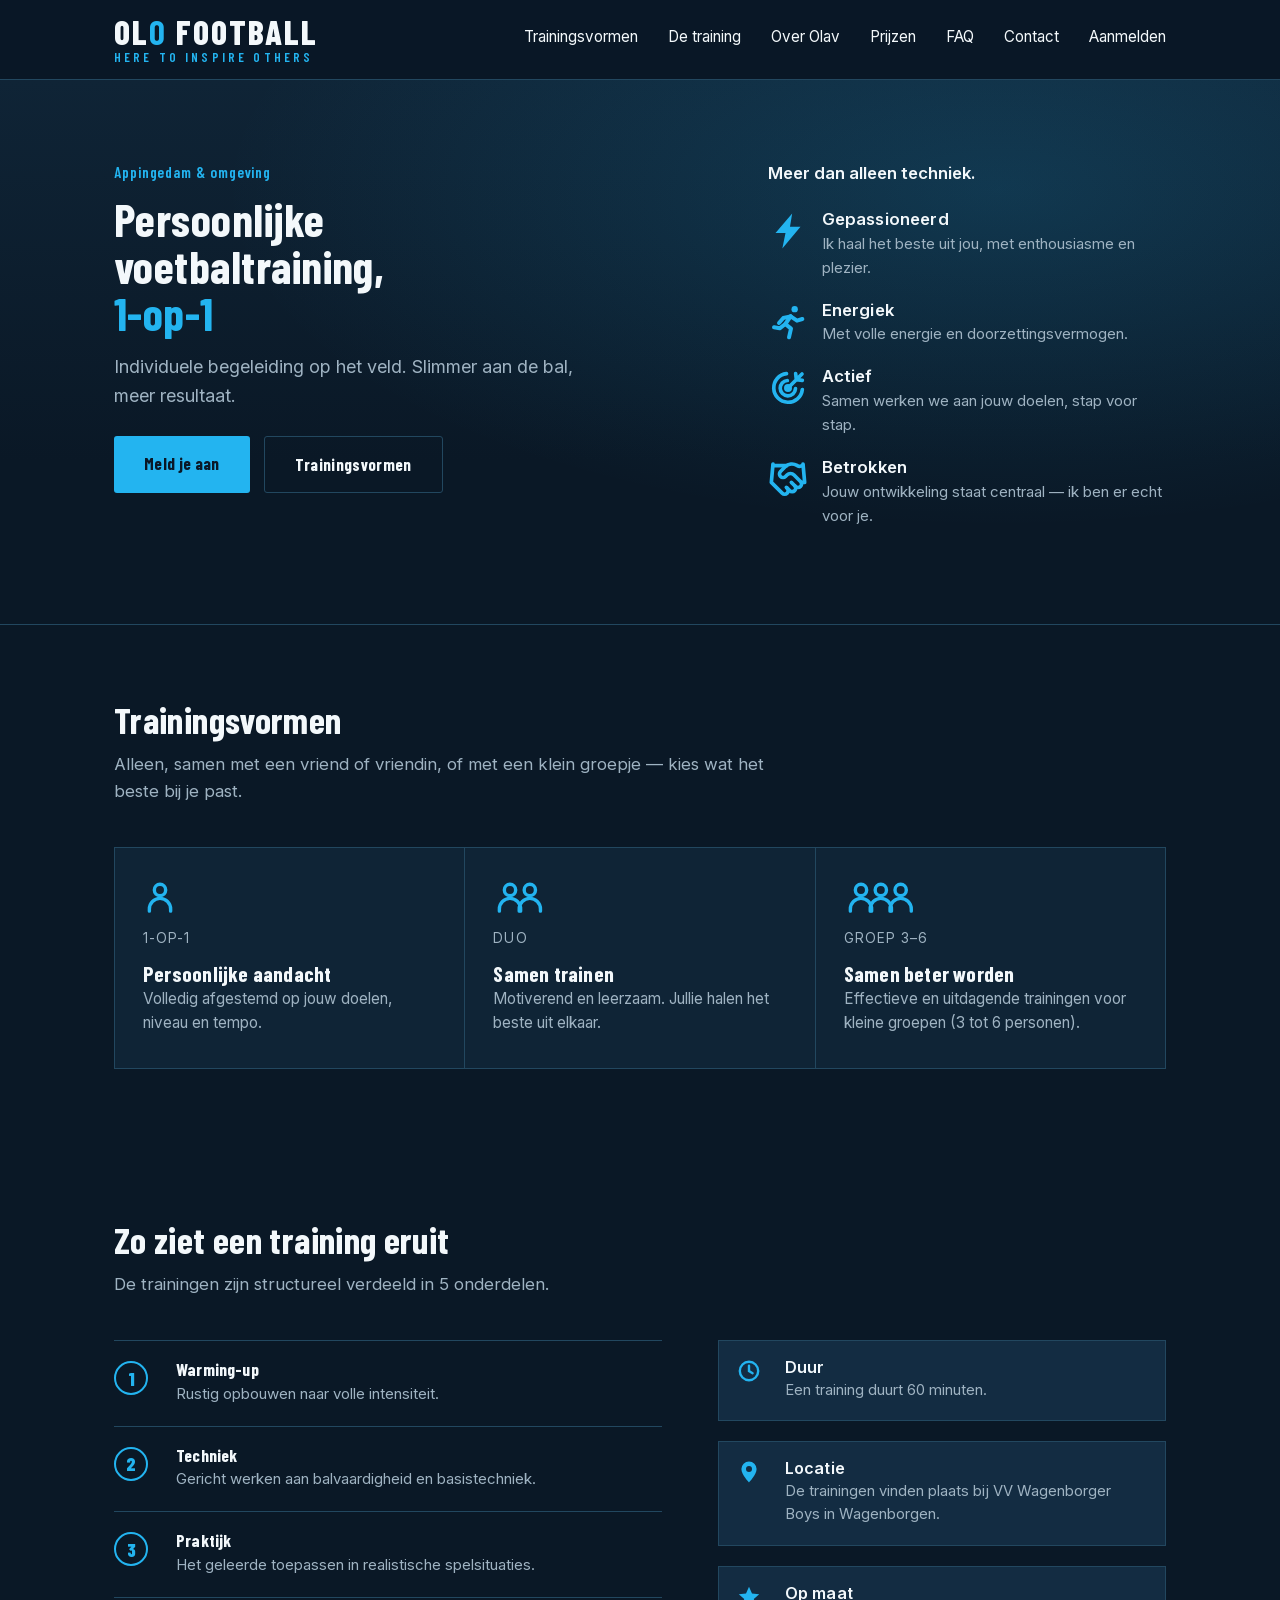
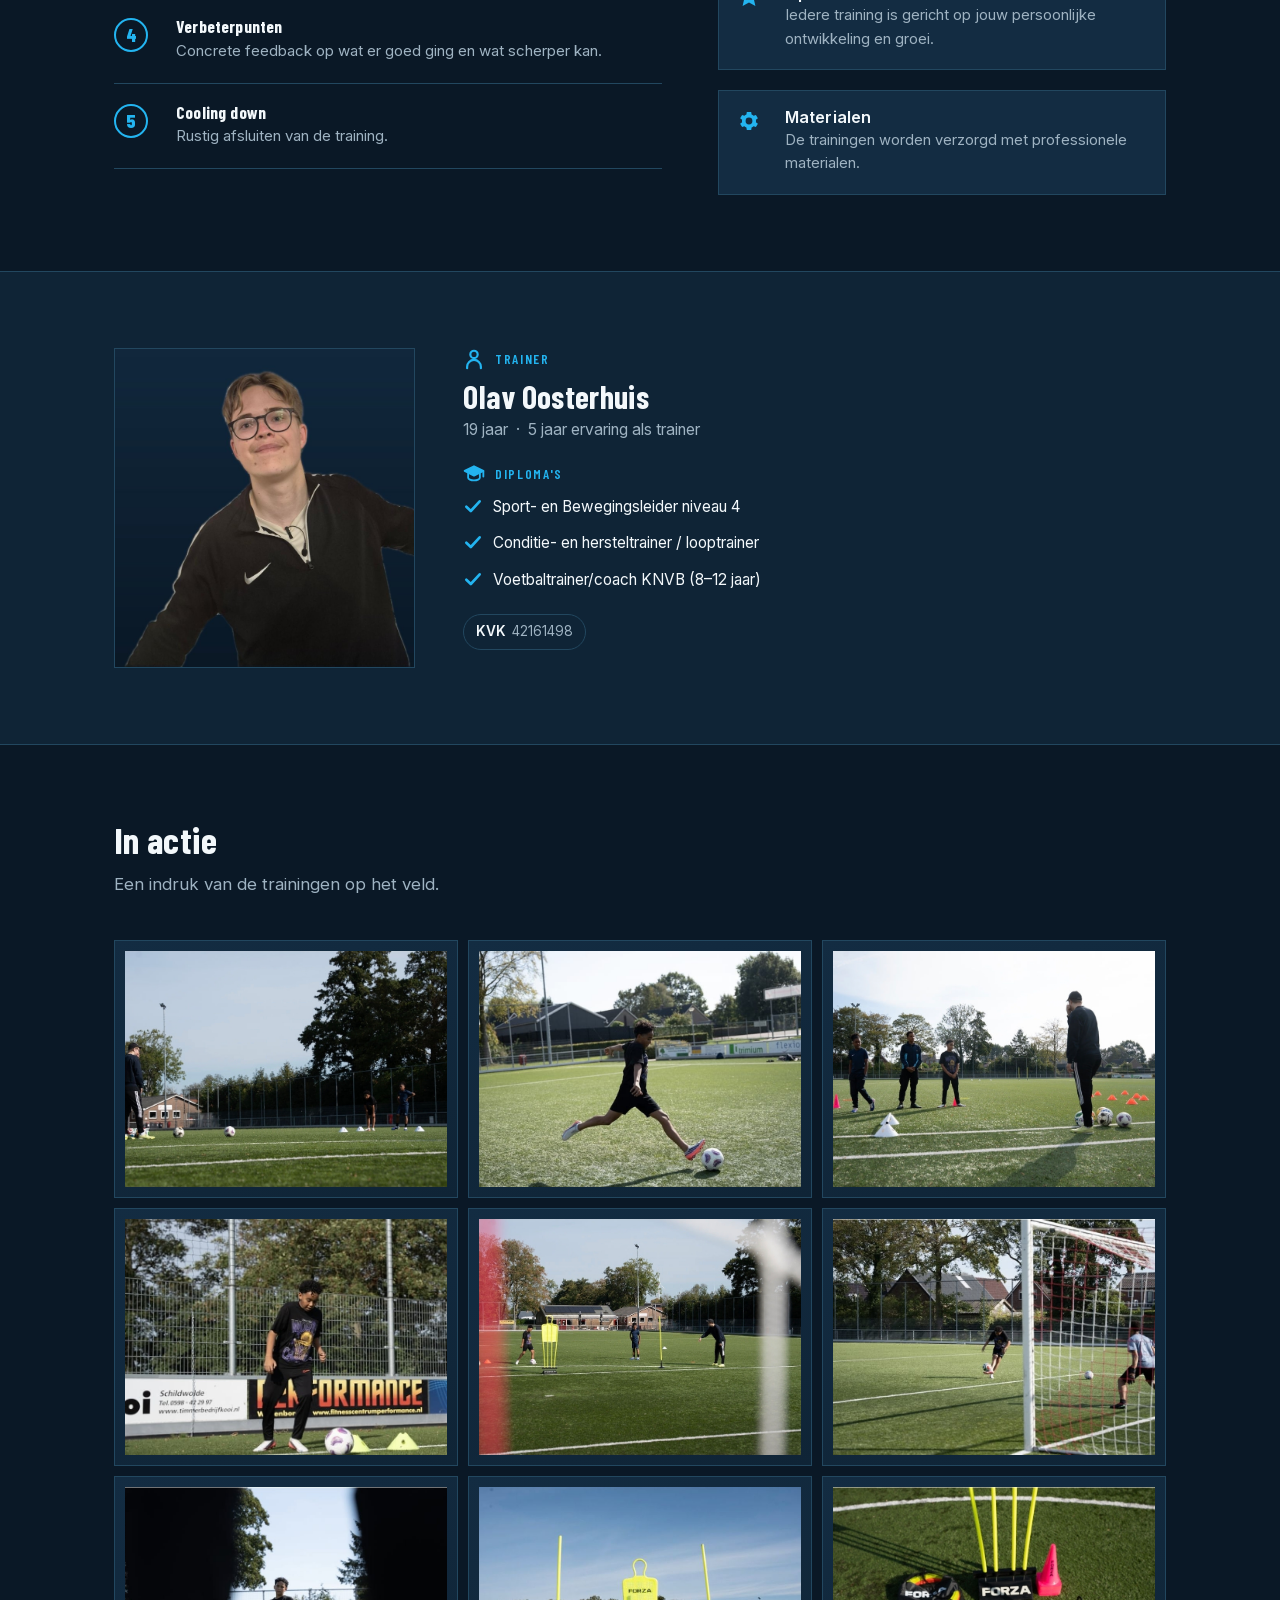
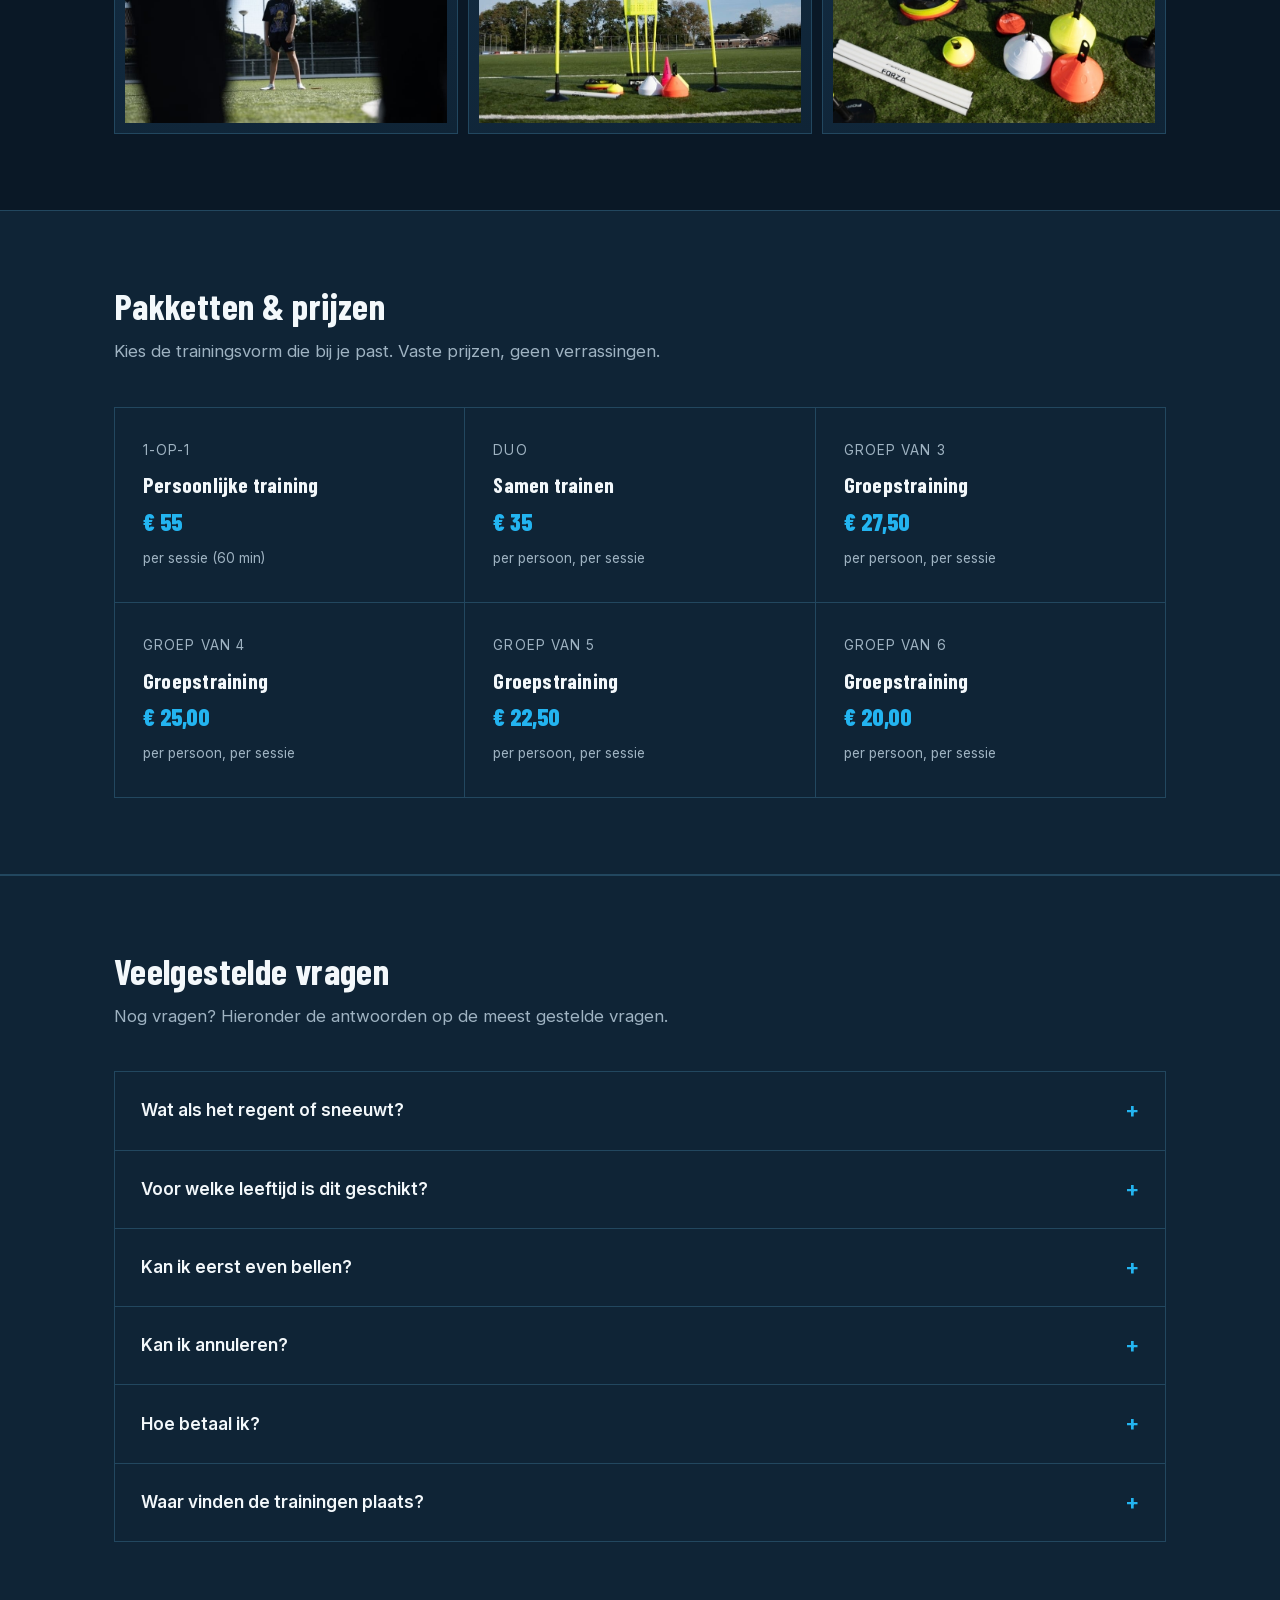
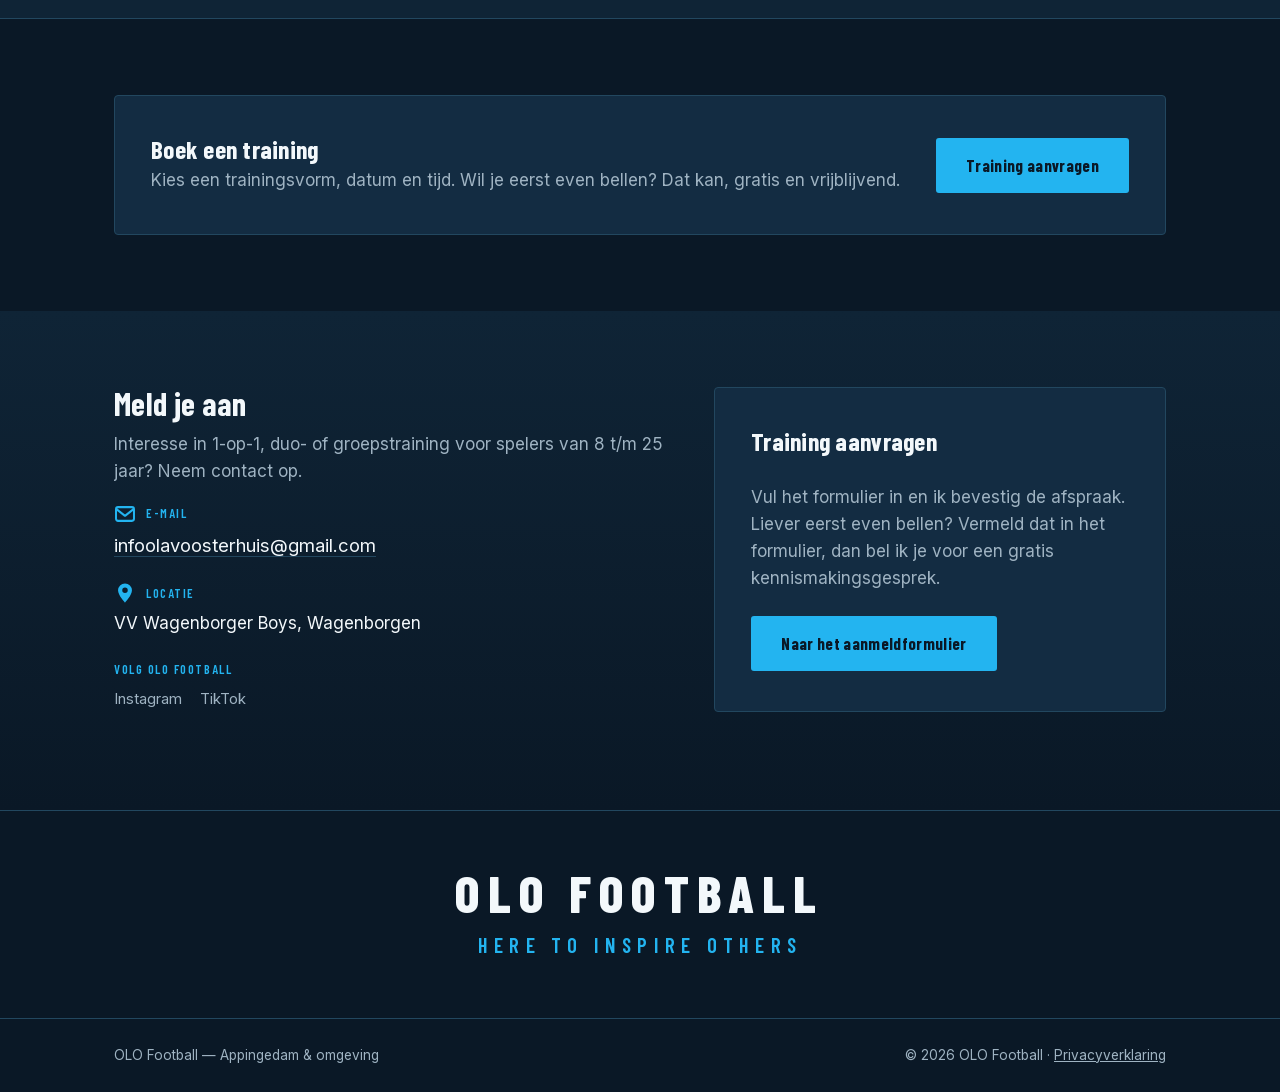
==== commit d6f2aa4c: "Hoofdpagina: alleen locatie VV Wagenborger Boys Co-Authored-By: Claude Sonnet 5.5 <noreply@anthropic" ====
--- a/index.html
+++ b/index.html
@@ -5,12 +5,12 @@
 <meta name="viewport" content="width=device-width, initial-scale=1.0">
 <title>OLO Football — Persoonlijke voetbaltraining Appingedam</title>
 <link rel="canonical" href="https://olofootball.nl/">
-<meta name="description" content="Persoonlijke voetbaltraining in Appingedam, Holwierde en Wagenborgen: 1-op-1, duo of in een kleine groep, voor spelers van 8 tot en met 25 jaar. Here to inspire others.">
+<meta name="description" content="Persoonlijke voetbaltraining in Wagenborgen en omgeving: 1-op-1, duo of in een kleine groep, voor spelers van 8 tot en met 25 jaar. Here to inspire others.">
 <meta property="og:type" content="website">
 <meta property="og:locale" content="nl_NL">
 <meta property="og:site_name" content="OLO Football">
 <meta property="og:title" content="OLO Football — Persoonlijke voetbaltraining">
-<meta property="og:description" content="Persoonlijke voetbaltraining in Appingedam, Holwierde en Wagenborgen: 1-op-1, duo of in een kleine groep, voor spelers van 8 tot en met 25 jaar. Here to inspire others.">
+<meta property="og:description" content="Persoonlijke voetbaltraining in Wagenborgen en omgeving: 1-op-1, duo of in een kleine groep, voor spelers van 8 tot en met 25 jaar. Here to inspire others.">
 <meta property="og:image" content="https://olofootball.nl/photos/og-image.jpg">
 <meta property="og:image:alt" content="Olav geeft instructie aan twee spelers op het veld">
 <meta name="twitter:card" content="summary_large_image">
@@ -18,7 +18,7 @@
 <link rel="stylesheet" href="fonts/fonts.css">
 <link rel="icon" href="favicon.svg" type="image/svg+xml">
 <script type="application/ld+json">
-{"@context":"https://schema.org","@type":"SportsActivityLocation","name":"OLO Football","description":"Persoonlijke voetbaltraining (1-op-1, duo en groep) voor spelers van 8 tot en met 25 jaar.","slogan":"Here to inspire others","url":"https://olofootball.nl/","email":"infoolavoosterhuis@gmail.com","priceRange":"€20 - €55","areaServed":["Appingedam","Holwierde","Wagenborgen"],"sameAs":["https://www.instagram.com/olofootball","https://www.tiktok.com/@olofootball"]}
+{"@context":"https://schema.org","@type":"SportsActivityLocation","name":"OLO Football","description":"Persoonlijke voetbaltraining (1-op-1, duo en groep) voor spelers van 8 tot en met 25 jaar.","slogan":"Here to inspire others","url":"https://olofootball.nl/","email":"infoolavoosterhuis@gmail.com","priceRange":"€20 - €55","areaServed":["Wagenborgen","Appingedam","Holwierde"],"sameAs":["https://www.instagram.com/olofootball","https://www.tiktok.com/@olofootball"]}
 </script>
 <style>
   :root{
@@ -318,7 +318,7 @@
         </div>
         <div class="fact">
           <svg class="ic" viewBox="0 0 24 24" fill="currentColor" fill-rule="evenodd" aria-hidden="true"><path d="M12 1.5a7.6 7.6 0 0 0-7.6 7.6c0 5.6 7.6 13.4 7.6 13.4s7.6-7.8 7.6-13.4A7.6 7.6 0 0 0 12 1.5zm0 10.6a3 3 0 1 1 0-6 3 3 0 0 1 0 6z"/></svg>
-          <div><h3>Locatie</h3><p>De trainingen vinden plaats bij DVC Appingedam, VV Holwierde en VV Wagenborger Boys.</p></div>
+          <div><h3>Locatie</h3><p>De trainingen vinden plaats bij VV Wagenborger Boys in Wagenborgen.</p></div>
         </div>
         <div class="fact">
           <svg class="ic" viewBox="0 0 24 24" fill="currentColor" aria-hidden="true"><path d="m12 1.8 3 6.7 7.2.7-5.4 4.8 1.6 7.1L12 17.4l-6.4 3.7 1.6-7.1L1.8 9.2 9 8.5z"/></svg>
@@ -471,7 +471,7 @@
       </details>
       <details class="faq-item">
         <summary>Waar vinden de trainingen plaats?</summary>
-        <p>Ik train bij DVC Appingedam, VV Holwierde en VV Wagenborger Boys. Bij je aanmelding kies je de locatie die het beste uitkomt.</p>
+        <p>Ik train bij VV Wagenborger Boys in Wagenborgen.</p>
       </details>
     </div>
   </div>
@@ -500,7 +500,7 @@
       </div>
       <div class="contact-block">
         <div class="label lbl-ic"><svg class="ic" viewBox="0 0 24 24" fill="currentColor" fill-rule="evenodd" aria-hidden="true"><path d="M12 1.5a7.6 7.6 0 0 0-7.6 7.6c0 5.6 7.6 13.4 7.6 13.4s7.6-7.8 7.6-13.4A7.6 7.6 0 0 0 12 1.5zm0 10.6a3 3 0 1 1 0-6 3 3 0 0 1 0 6z"/></svg>Locatie</div>
-        <span class="value" style="border:none;">DVC Appingedam, VV Holwierde, VV Wagenborger Boys</span>
+        <span class="value" style="border:none;">VV Wagenborger Boys, Wagenborgen</span>
       </div>
       <div class="contact-block">
         <div class="label">Volg OLO Football</div>
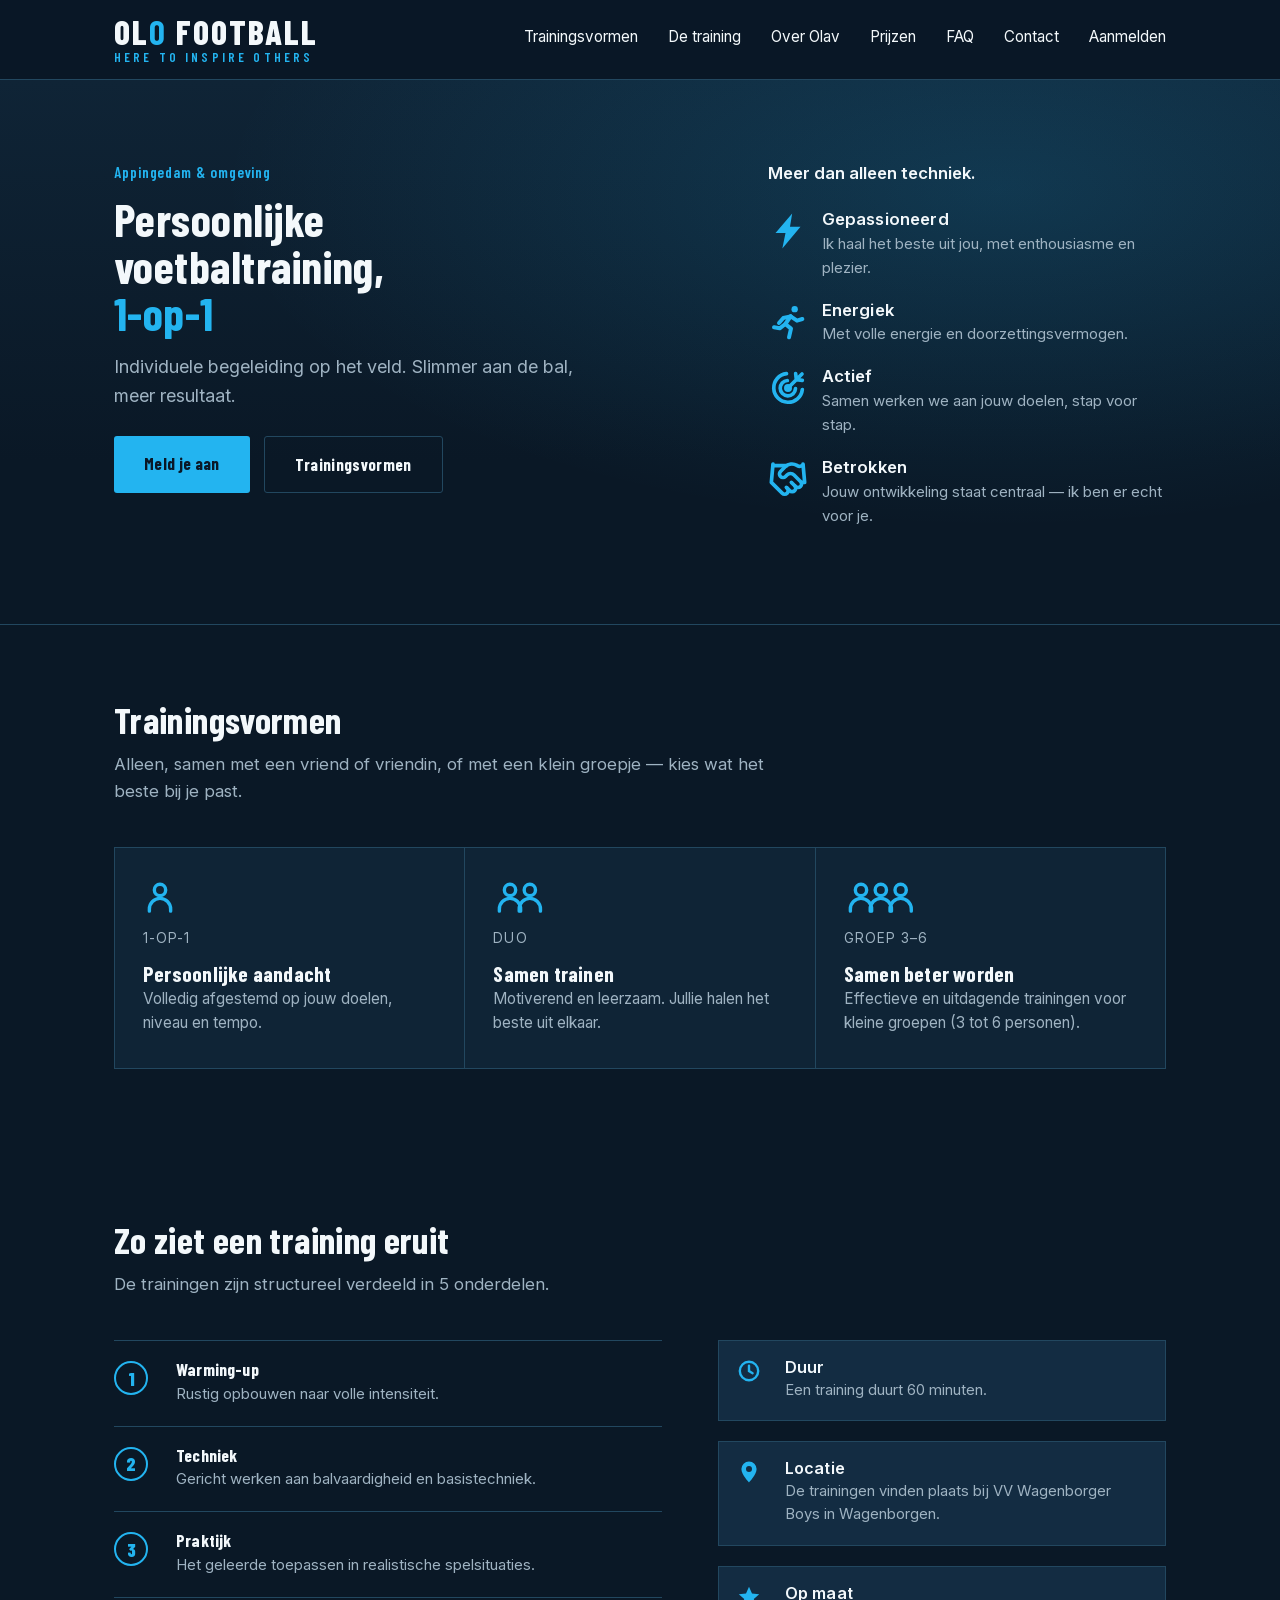
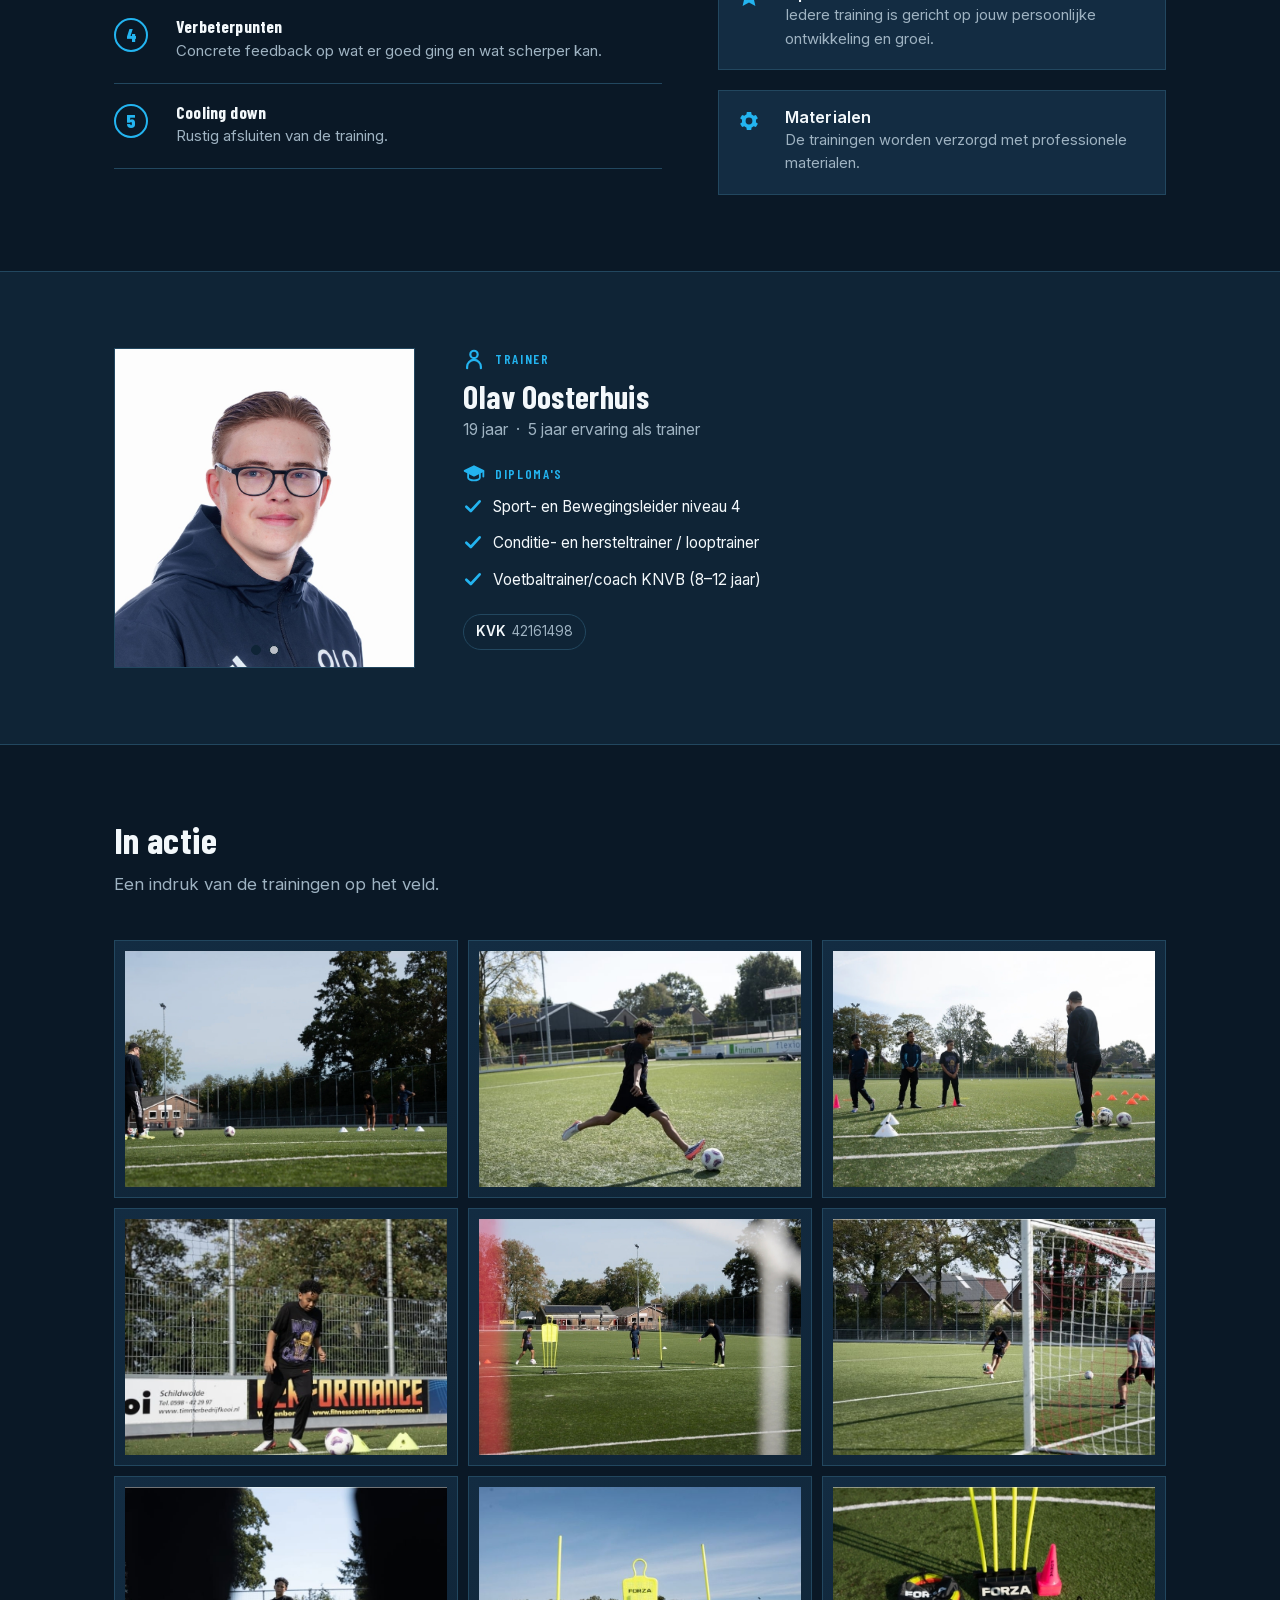
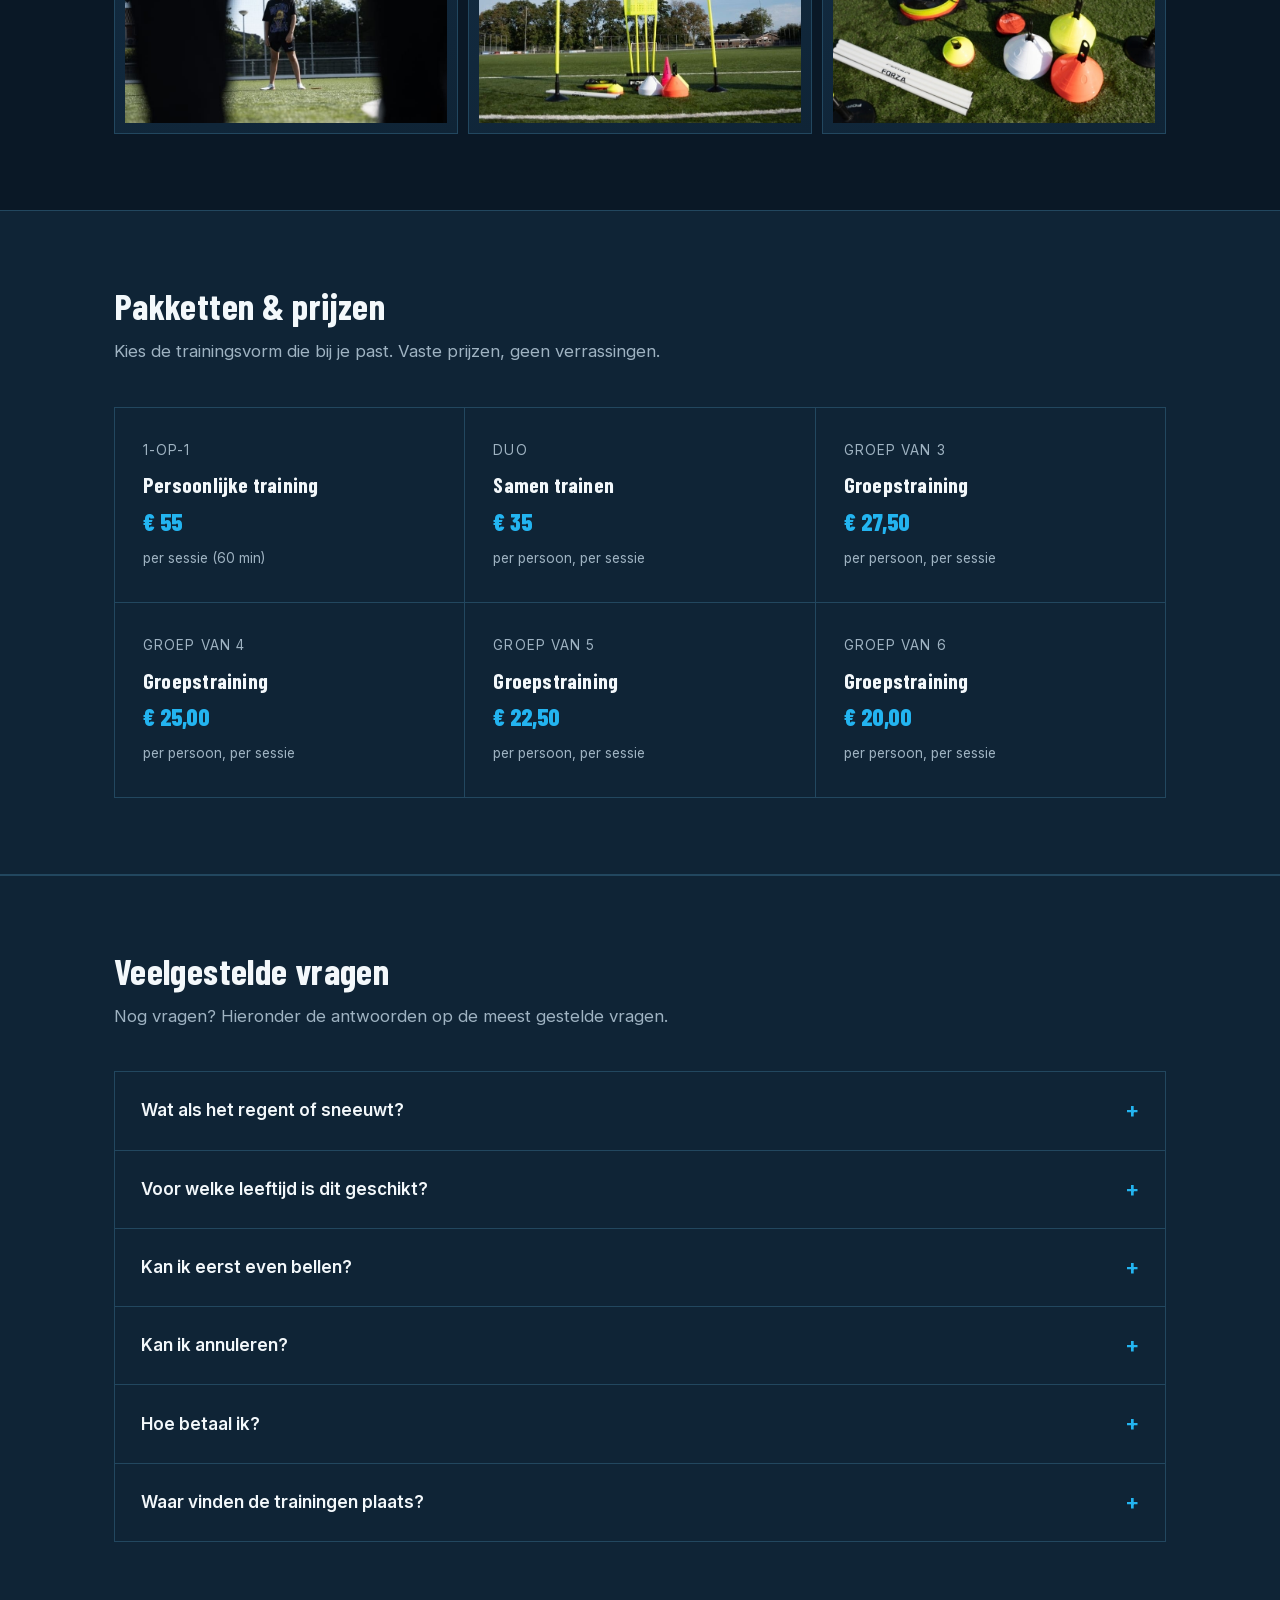
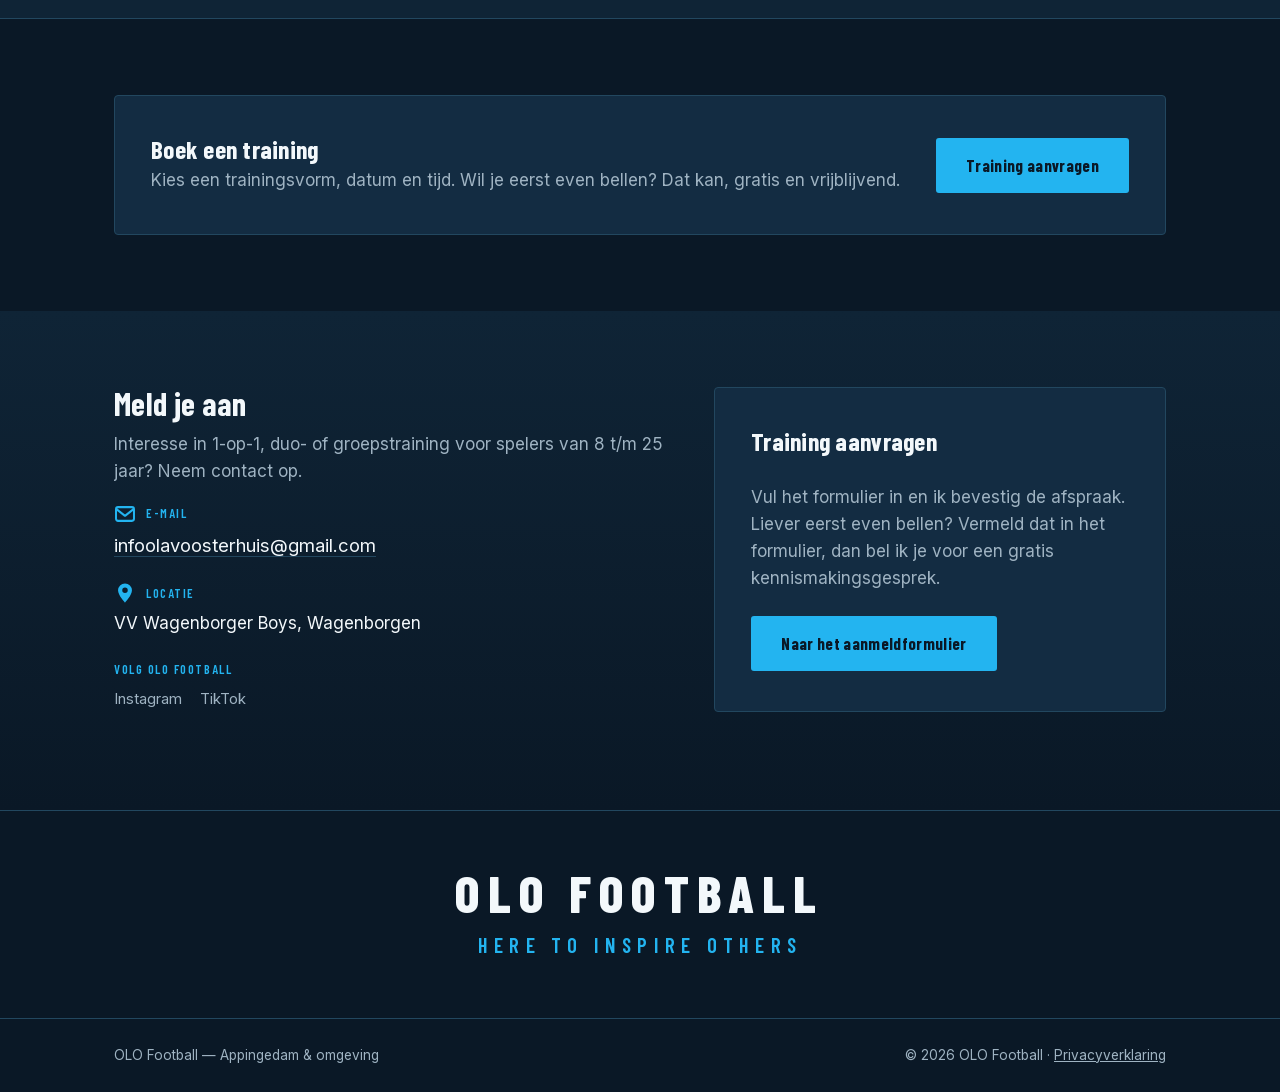
==== commit d3ebc495: "Profielfoto Olav: voor- en achterkant wisselen af met nieuwe fotoshoot Co-Authored-By: Claude Sonnet" ====
--- a/index.html
+++ b/index.html
@@ -135,7 +135,12 @@
   .trainer{background:var(--navy-2);border-top:1px solid var(--line);border-bottom:1px solid var(--line);}
   .trainer .wrap{display:grid;grid-template-columns:.6fr 1.4fr;gap:48px;align-items:stretch;}
   .trainer-photo{position:relative;min-height:320px;background:var(--panel);border:1px solid var(--line);overflow:hidden;}
-  .trainer-photo img{position:absolute;inset:0;width:100%;height:100%;object-fit:cover;object-position:50% 100%;display:block;}
+  .trainer-photo img{position:absolute;inset:0;width:100%;height:100%;object-fit:cover;object-position:50% 30%;display:block;opacity:0;transition:opacity .9s ease;}
+  .trainer-photo img.actief{opacity:1;}
+  .trainer-dots{position:absolute;left:0;right:0;bottom:12px;display:flex;justify-content:center;gap:8px;z-index:2;}
+  .trainer-dots button{width:10px;height:10px;padding:0;border-radius:50%;border:1px solid var(--navy-2);background:rgba(255,255,255,.7);cursor:pointer;}
+  .trainer-dots button.actief{background:var(--navy-2);}
+  @media (prefers-reduced-motion:reduce){.trainer-photo img{transition:none;}}
   @media (max-width:760px){.trainer .wrap{grid-template-columns:1fr;}.trainer-photo{aspect-ratio:3/4;max-width:340px;}.trainer-photo img{position:absolute;}}
   .trainer-name.lbl-ic{margin-bottom:10px;}
   .trainer-name{font-size:.85rem;text-transform:uppercase;letter-spacing:.12em;color:var(--blue);margin-bottom:6px;font-family:'Barlow Condensed';font-weight:600;}
@@ -335,7 +340,11 @@
 
 <section class="trainer" id="trainer">
   <div class="wrap">
-    <div class="trainer-photo"><img src="photos/olav-portret.jpg" alt="Portret van Olav Oosterhuis" loading="lazy"></div>
+    <div class="trainer-photo" id="trainer-foto">
+      <img class="actief" src="photos/olav-voor.jpg" alt="Portret van Olav Oosterhuis in OLO-jas" width="900" height="1200" loading="lazy">
+      <img src="photos/olav-achter.jpg" alt="Olav van achteren, met op de jas OLO Football – Here to inspire others" width="900" height="1200" loading="lazy">
+      <div class="trainer-dots"><button type="button" class="actief" aria-label="Foto voorkant"></button><button type="button" aria-label="Foto achterkant"></button></div>
+    </div>
     <div>
       <p class="trainer-name lbl-ic"><svg class="ic" viewBox="0 0 24 24" fill="none" stroke="currentColor" stroke-width="2.4" stroke-linecap="round" aria-hidden="true"><circle cx="12" cy="7" r="4"/><path d="M4.5 22v-1.5a7.5 7.5 0 0 1 15 0V22"/></svg>Trainer</p>
       <h2>Olav Oosterhuis</h2>
@@ -542,6 +551,17 @@
   if(a)a.textContent=jaren(2006,11,8);
   if(e)e.textContent=jaren(2021,0,1);
 })();
+/* Profielfoto's wisselen elke 5 seconden; stopt bij hover en bij 'minder beweging'. */
+(function(){
+  var box=document.getElementById('trainer-foto');if(!box)return;
+  var imgs=box.querySelectorAll('img'),dots=box.querySelectorAll('.trainer-dots button'),i=0,t;
+  function toon(n){i=n;imgs.forEach(function(im,k){im.classList.toggle('actief',k===i);});dots.forEach(function(d,k){d.classList.toggle('actief',k===i);});}
+  function start(){stop();if(window.matchMedia('(prefers-reduced-motion:reduce)').matches)return;t=setInterval(function(){toon((i+1)%imgs.length);},5000);}
+  function stop(){clearInterval(t);}
+  dots.forEach(function(d,k){d.addEventListener('click',function(){toon(k);start();});});
+  box.addEventListener('mouseenter',stop);box.addEventListener('mouseleave',start);
+  start();
+})();
 </script>
 </body>
 </html>
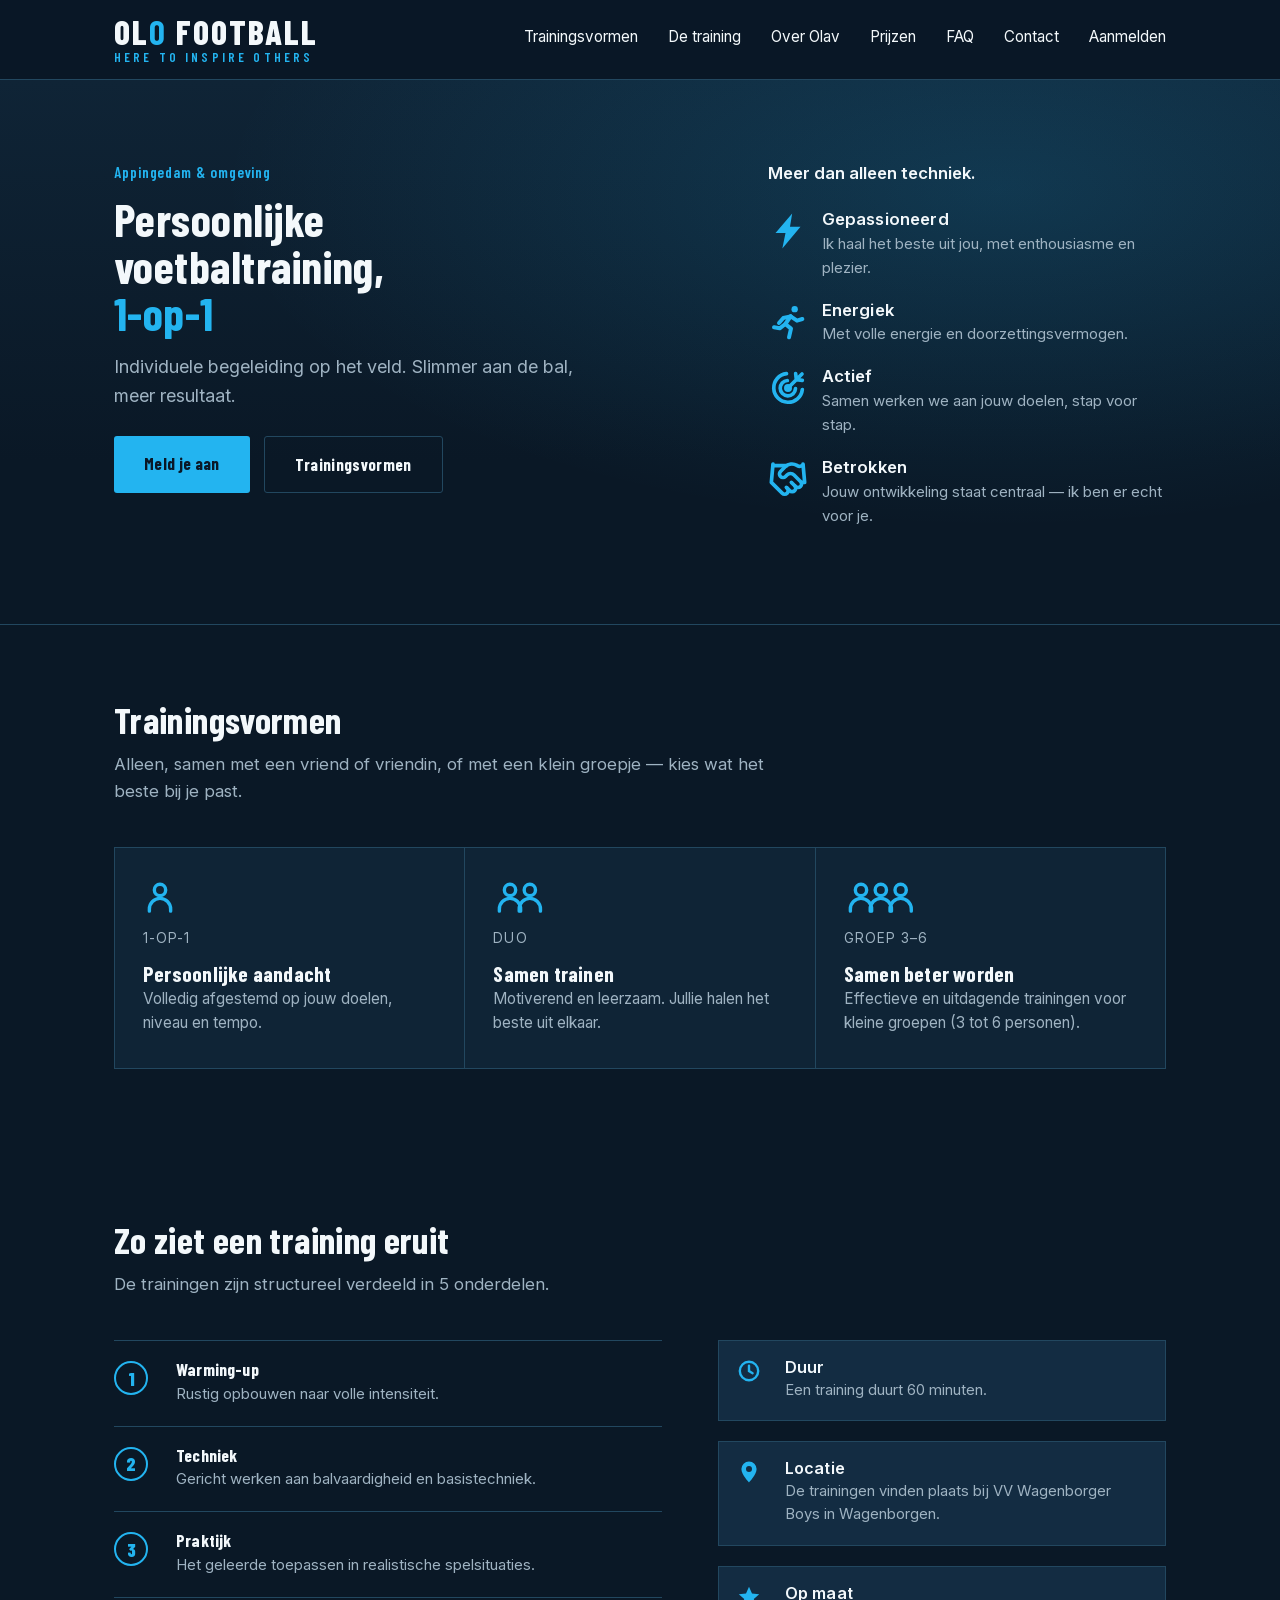
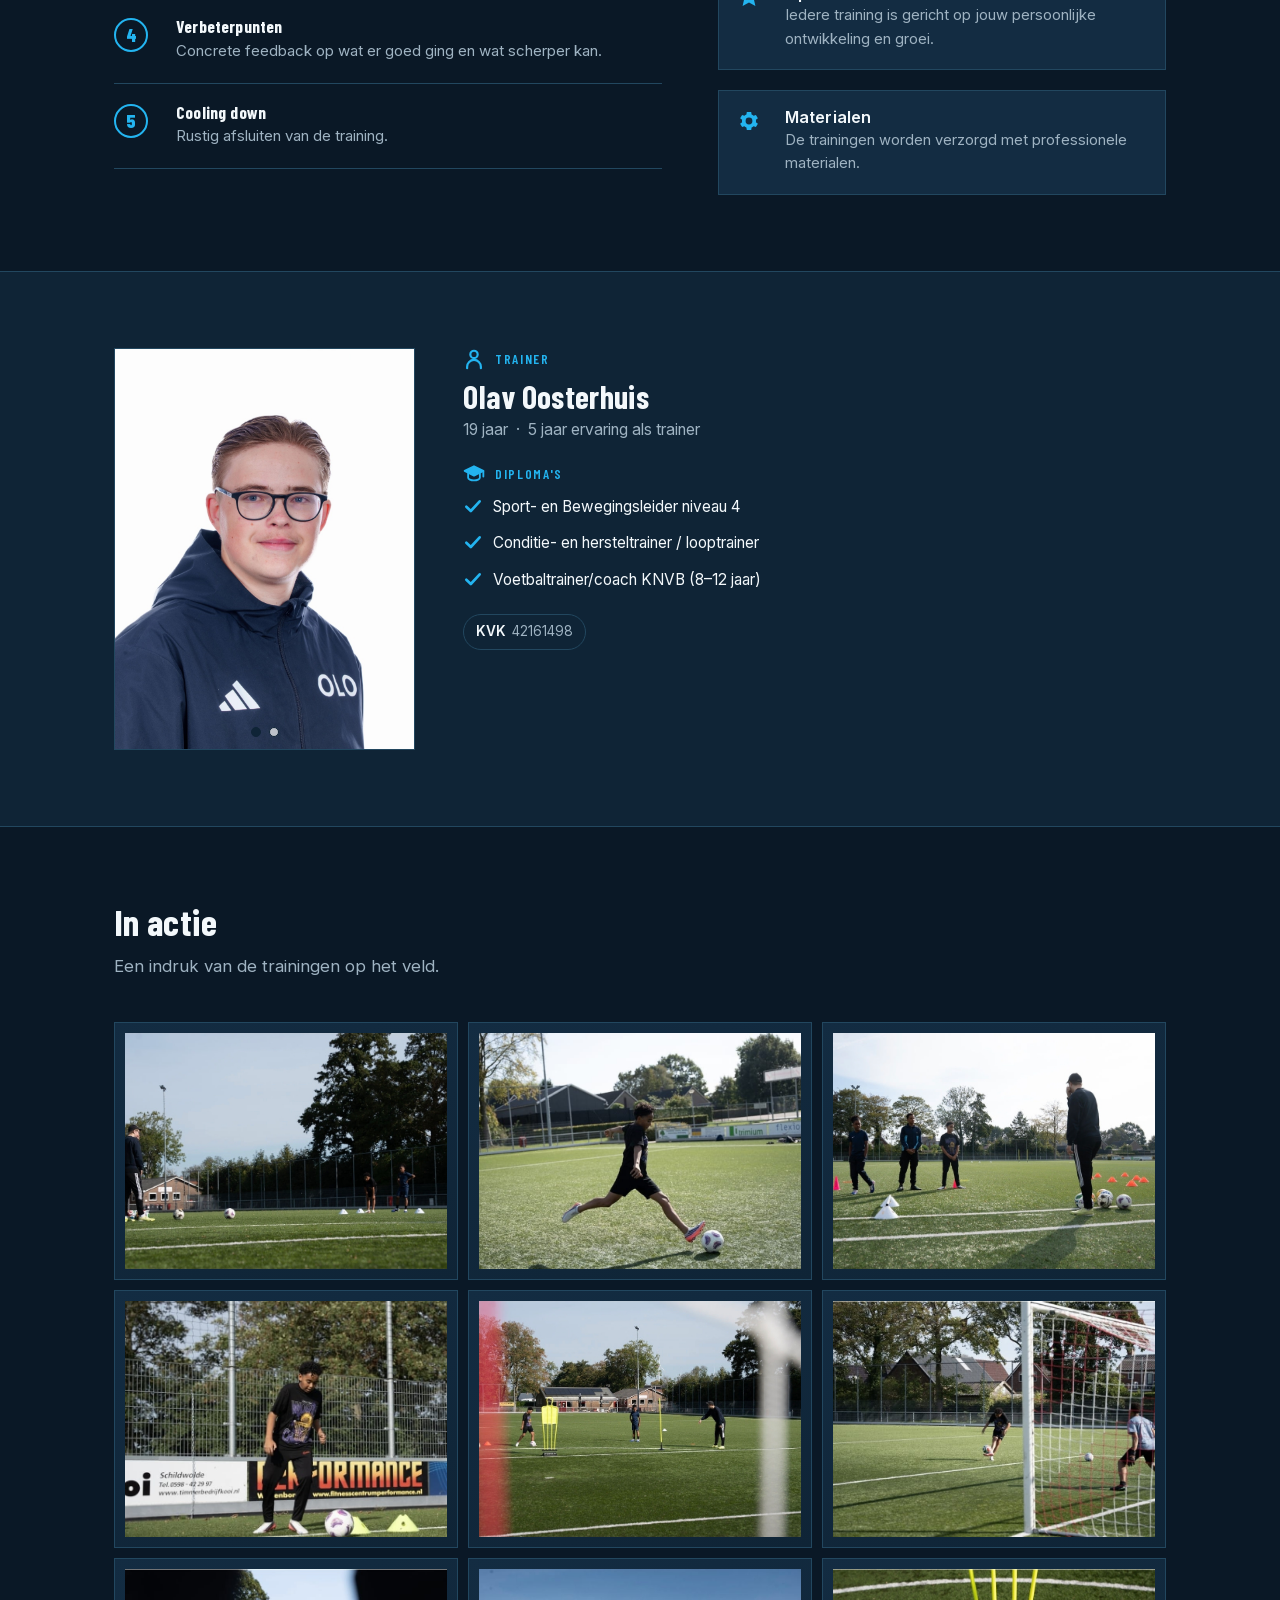
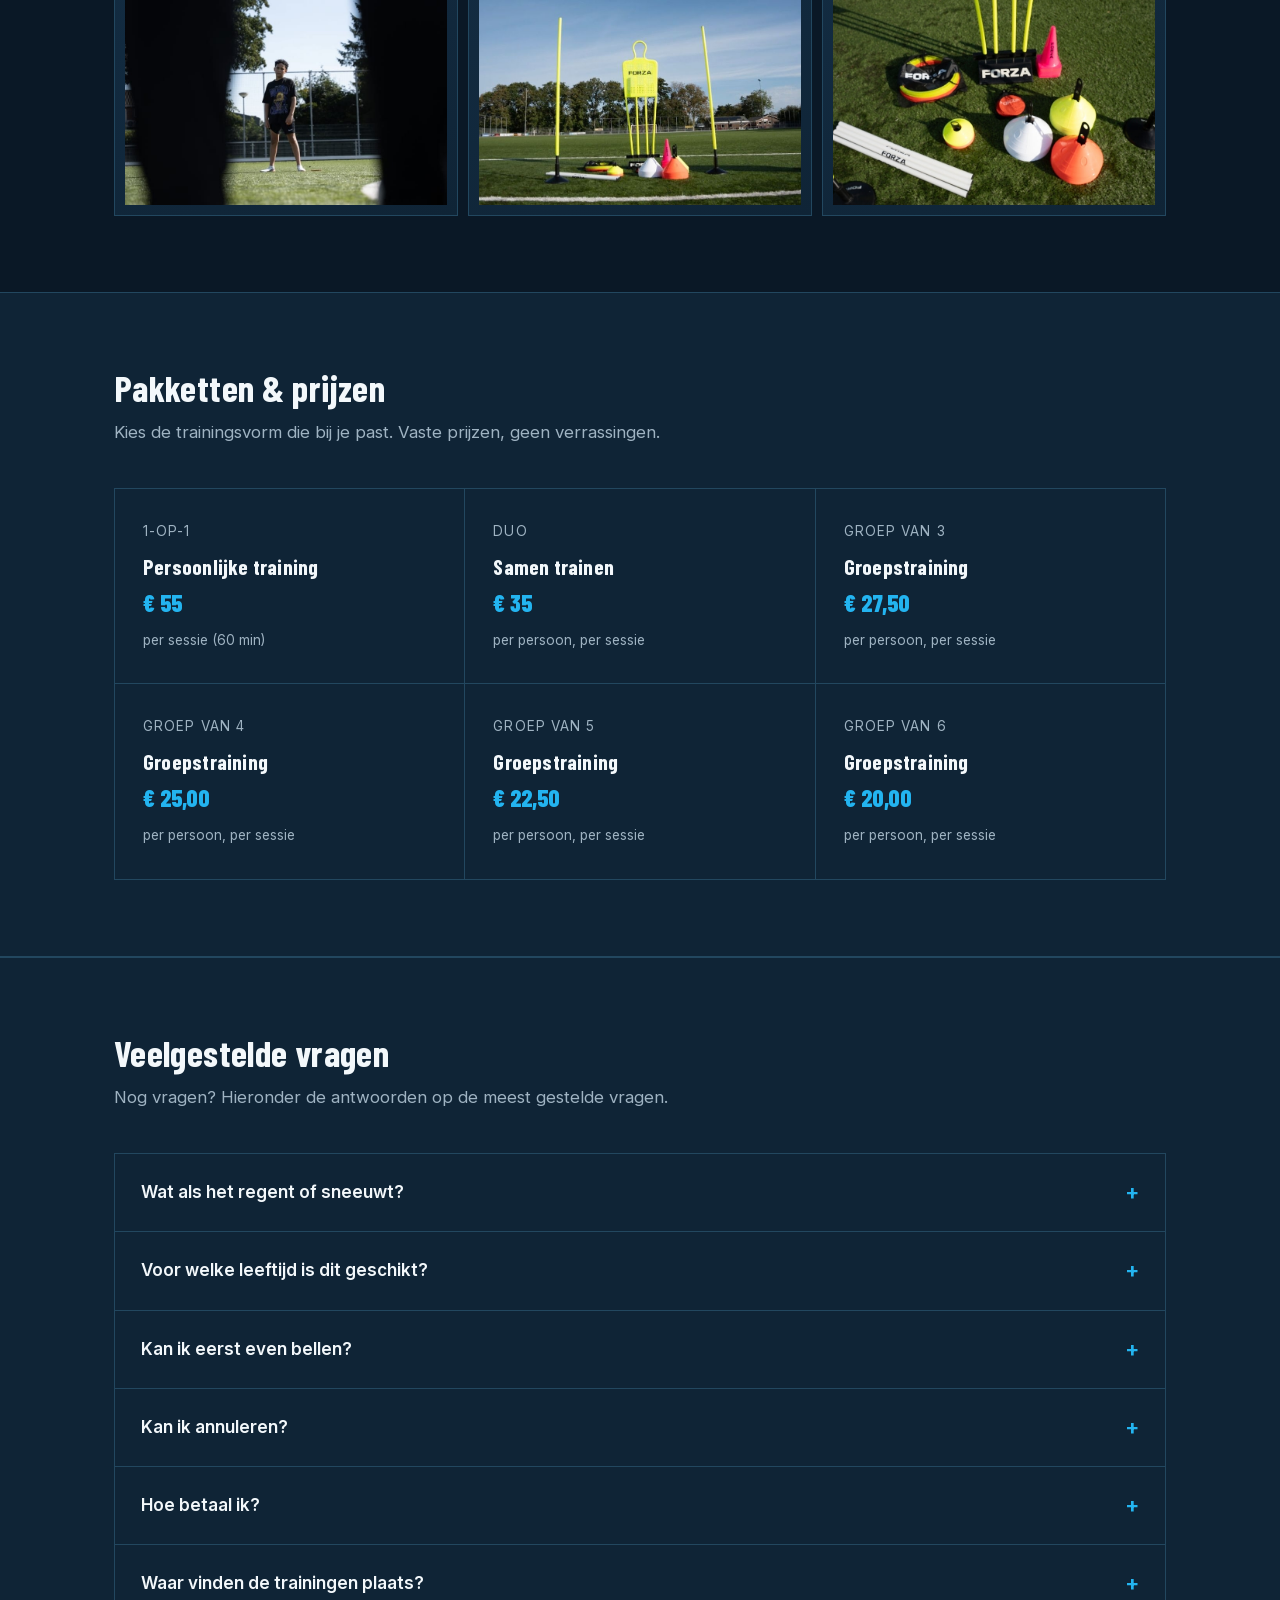
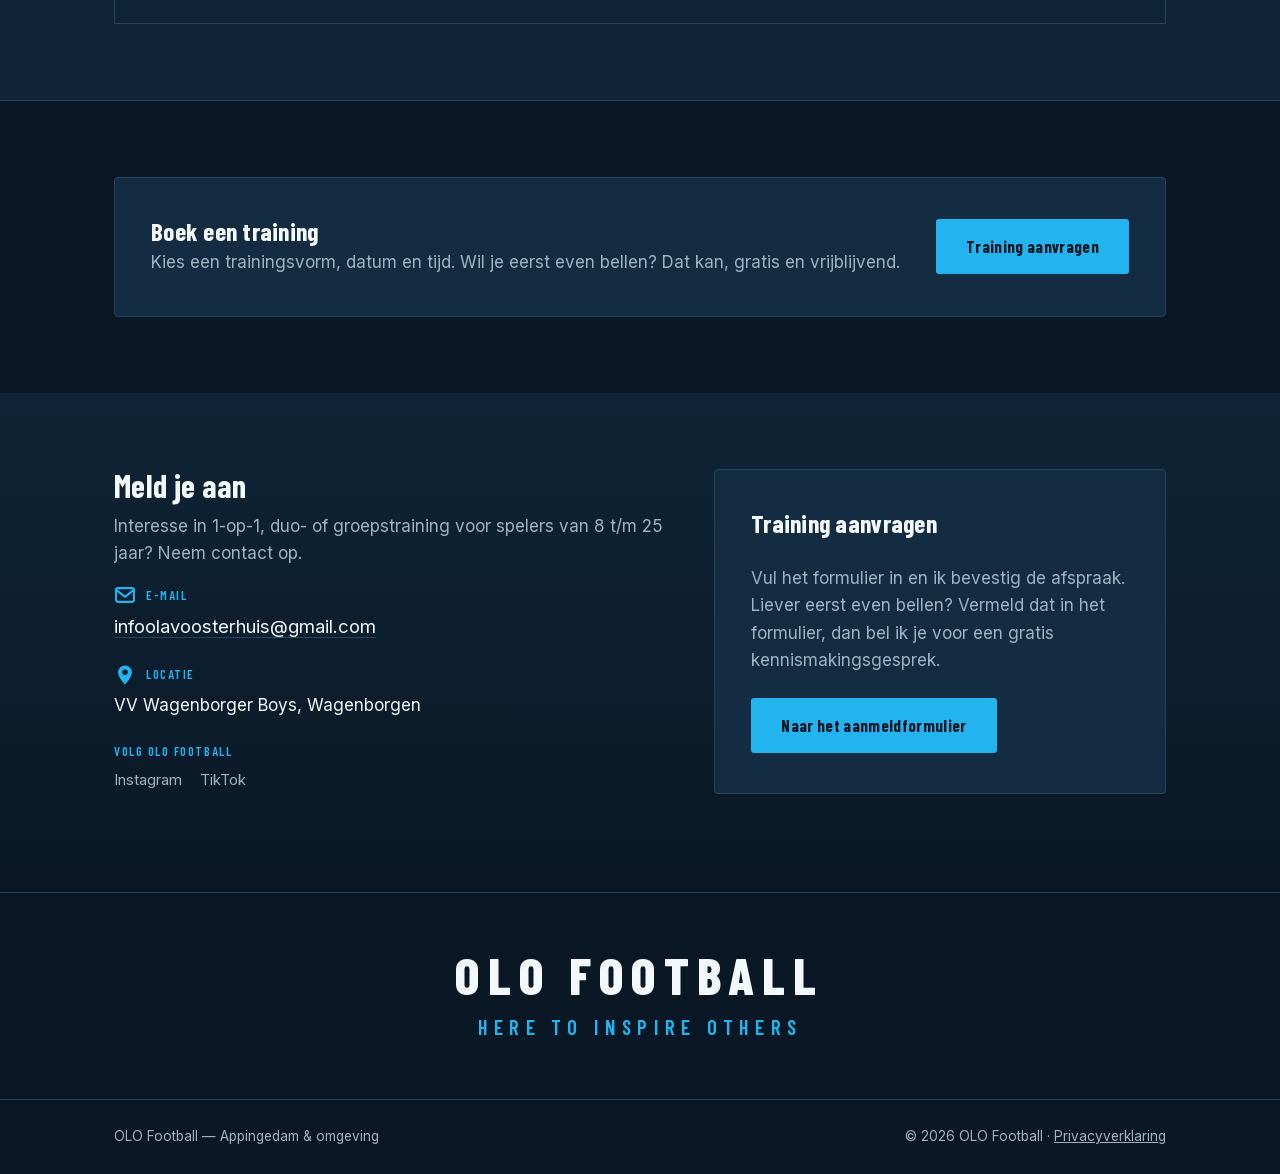
==== commit 03cabc8d: "Profielfoto: vaste 3:4-verhouding zodat tekst op jas niet wegvalt Co-Authored-By: Claude Sonnet 5.5 " ====
--- a/index.html
+++ b/index.html
@@ -134,8 +134,8 @@
   /* ---------- TRAINER ---------- */
   .trainer{background:var(--navy-2);border-top:1px solid var(--line);border-bottom:1px solid var(--line);}
   .trainer .wrap{display:grid;grid-template-columns:.6fr 1.4fr;gap:48px;align-items:stretch;}
-  .trainer-photo{position:relative;min-height:320px;background:var(--panel);border:1px solid var(--line);overflow:hidden;}
-  .trainer-photo img{position:absolute;inset:0;width:100%;height:100%;object-fit:cover;object-position:50% 30%;display:block;opacity:0;transition:opacity .9s ease;}
+  .trainer-photo{position:relative;aspect-ratio:3/4;align-self:start;background:var(--panel);border:1px solid var(--line);overflow:hidden;}
+  .trainer-photo img{position:absolute;inset:0;width:100%;height:100%;object-fit:cover;object-position:50% 50%;display:block;opacity:0;transition:opacity .9s ease;}
   .trainer-photo img.actief{opacity:1;}
   .trainer-dots{position:absolute;left:0;right:0;bottom:12px;display:flex;justify-content:center;gap:8px;z-index:2;}
   .trainer-dots button{width:10px;height:10px;padding:0;border-radius:50%;border:1px solid var(--navy-2);background:rgba(255,255,255,.7);cursor:pointer;}
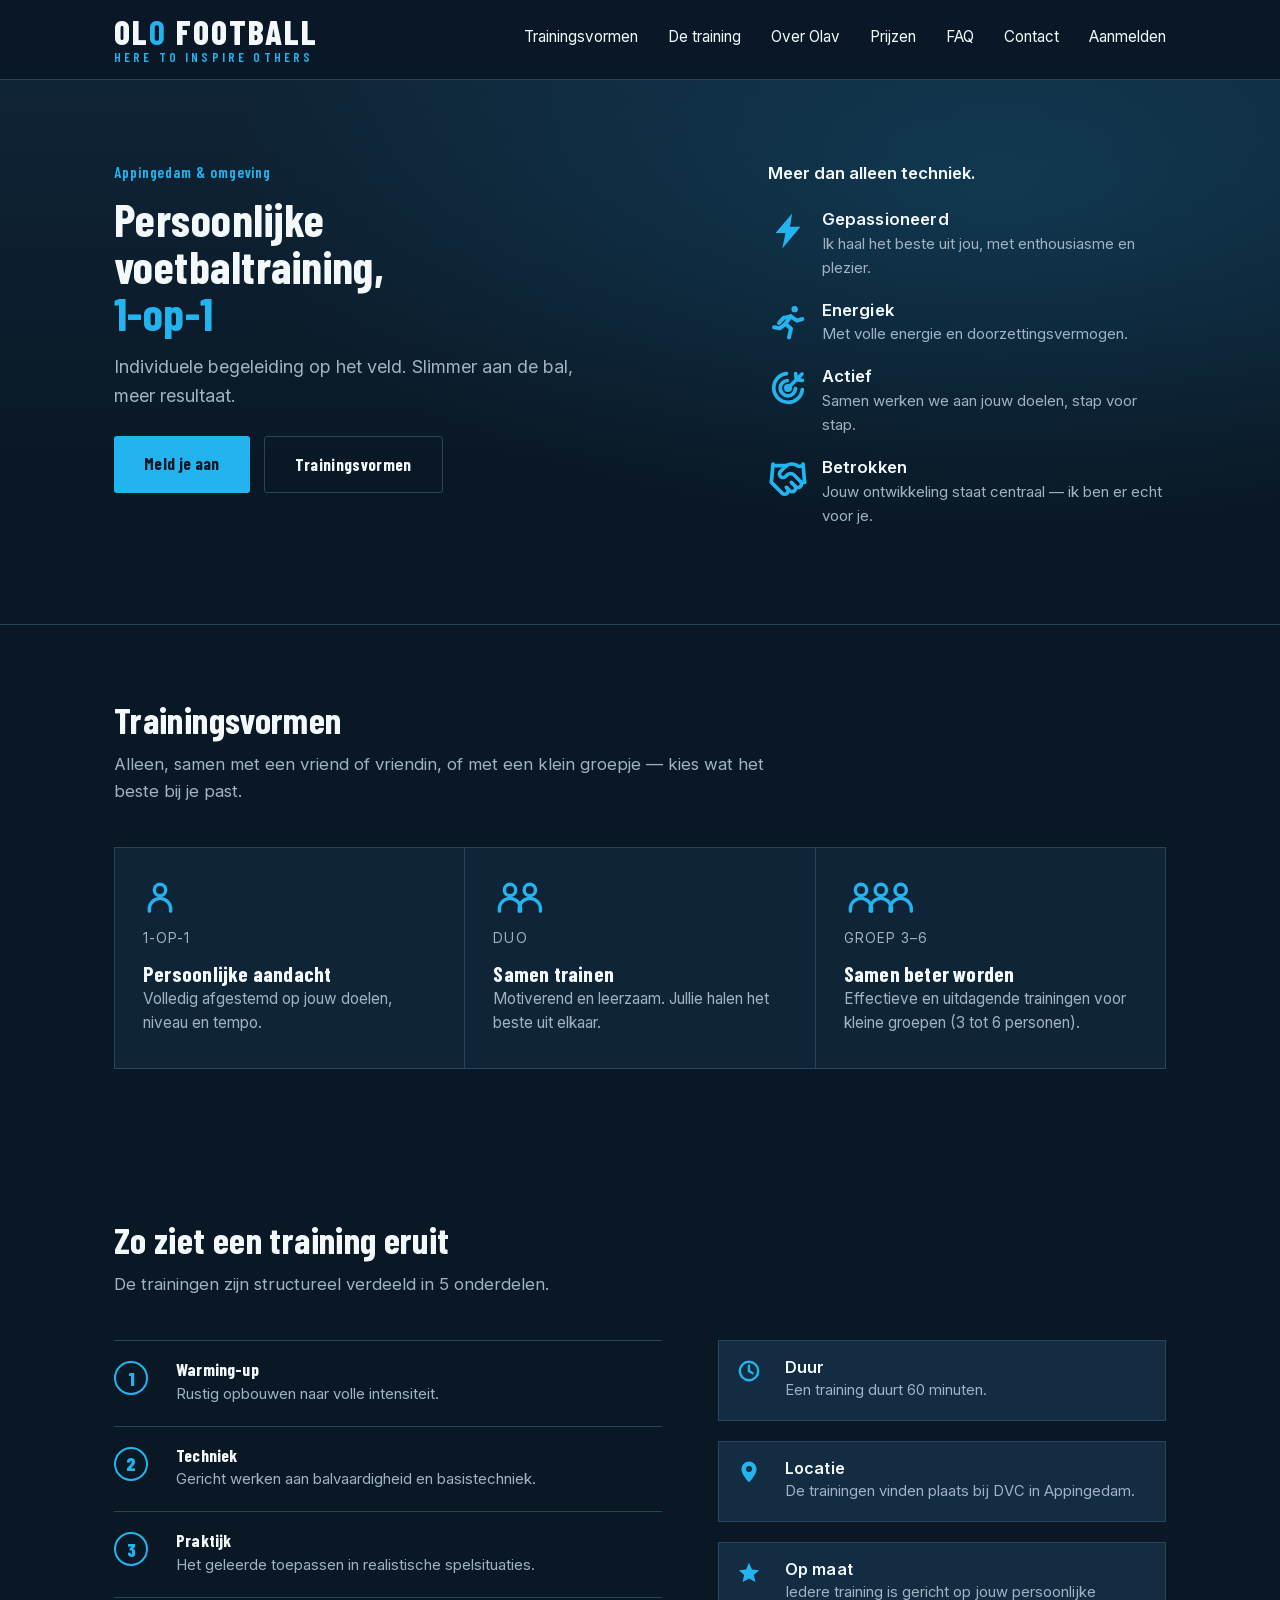
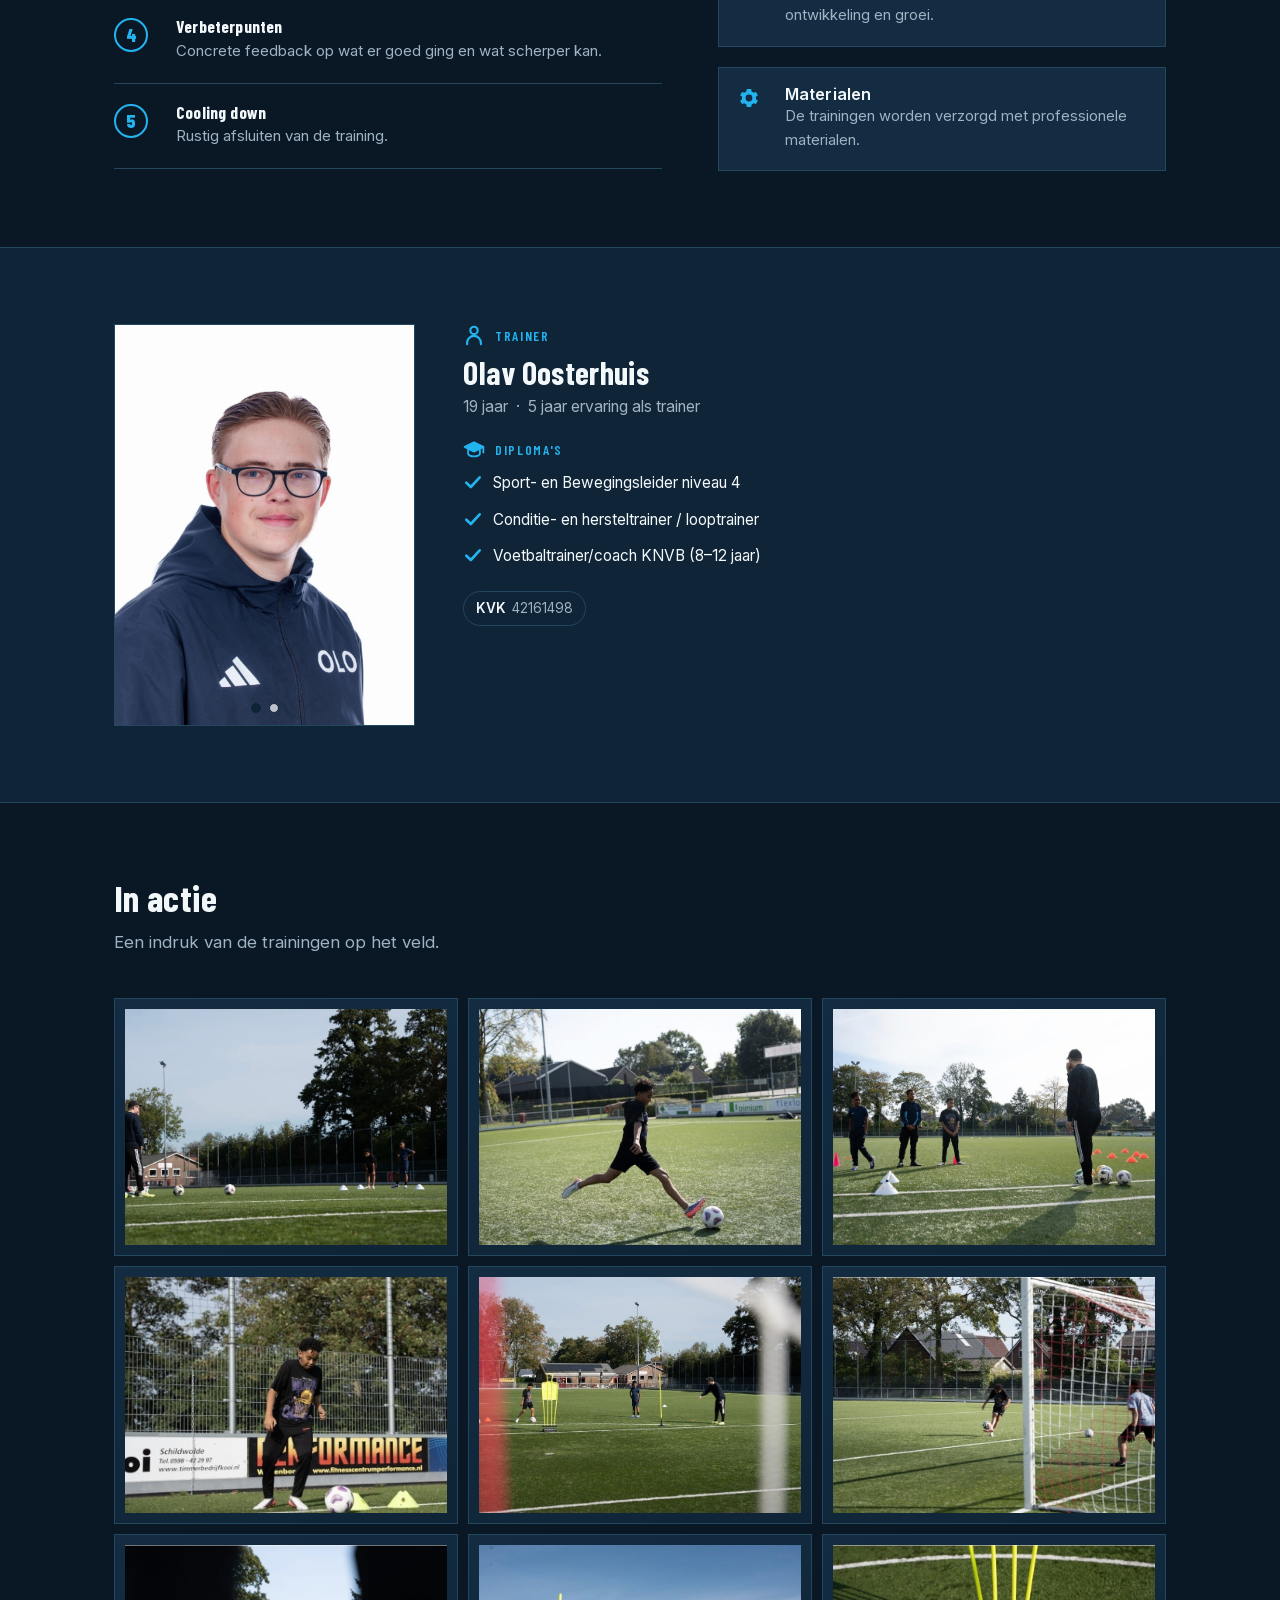
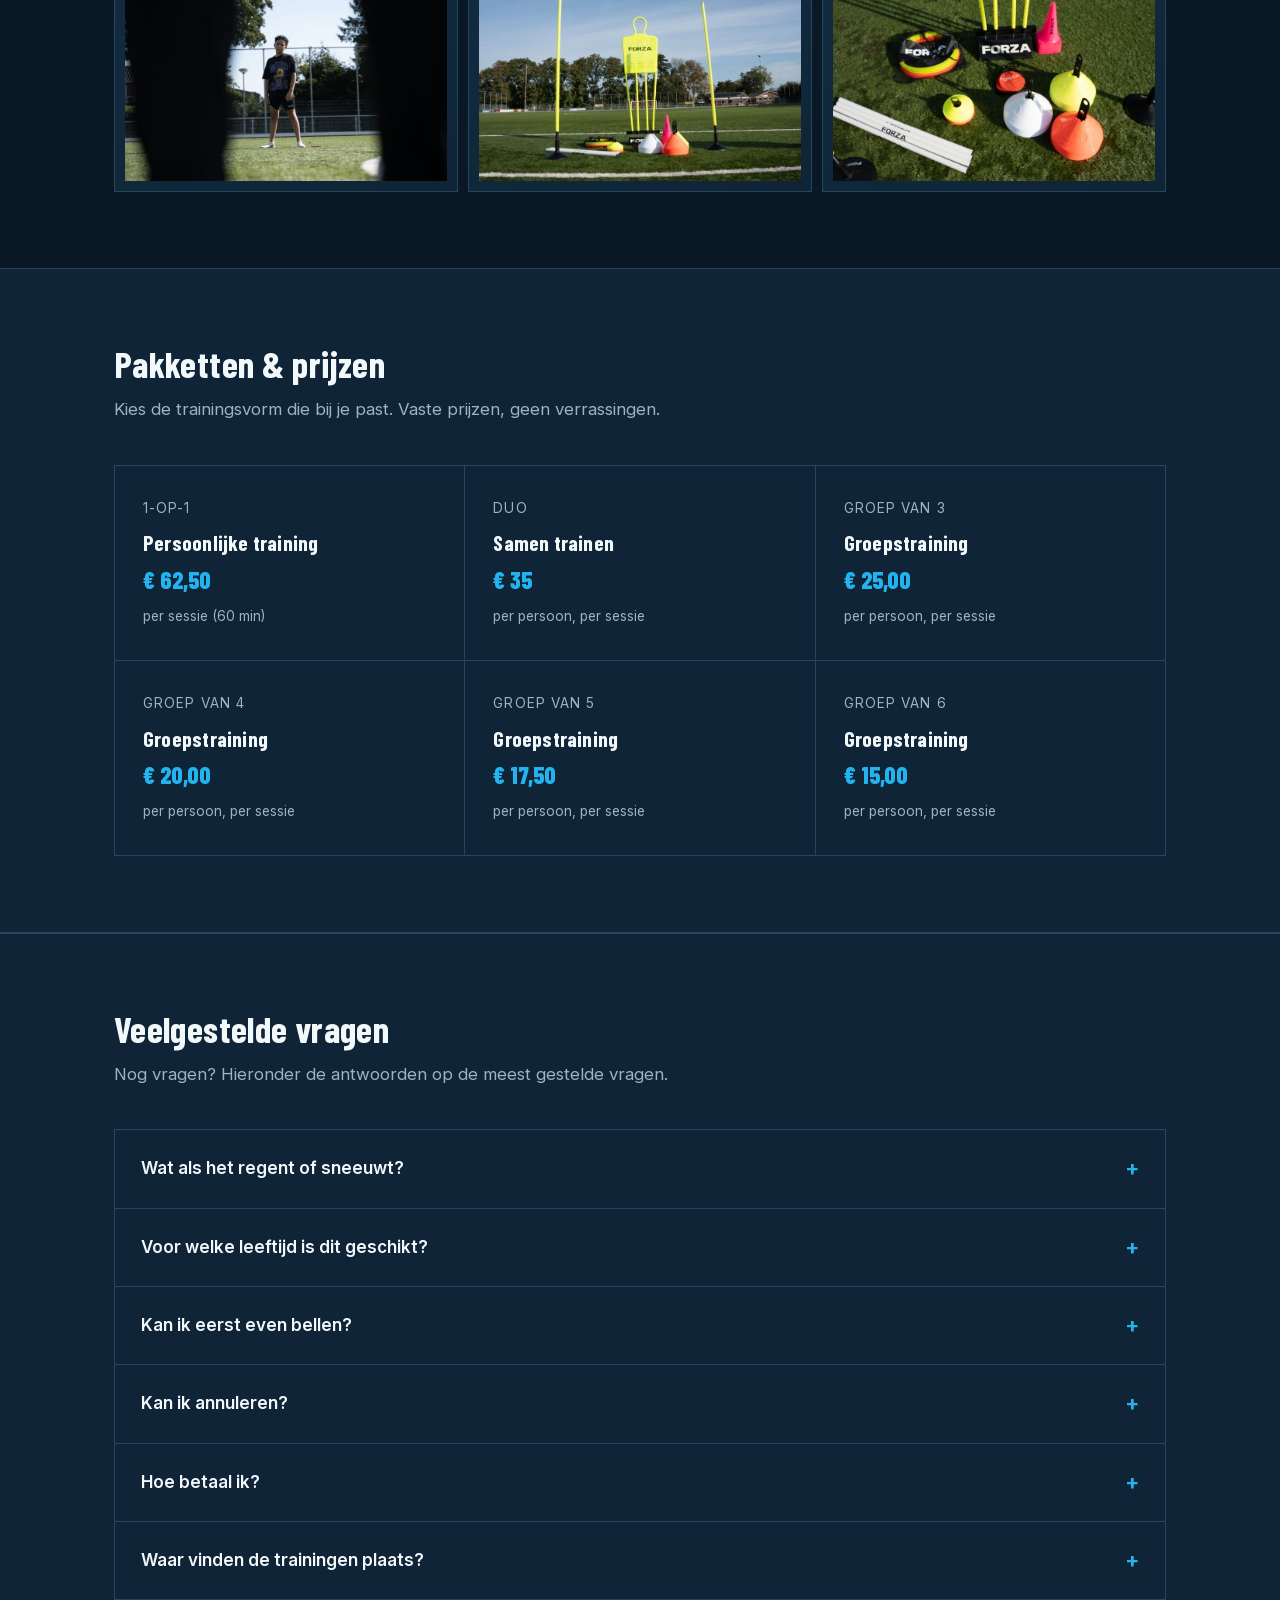
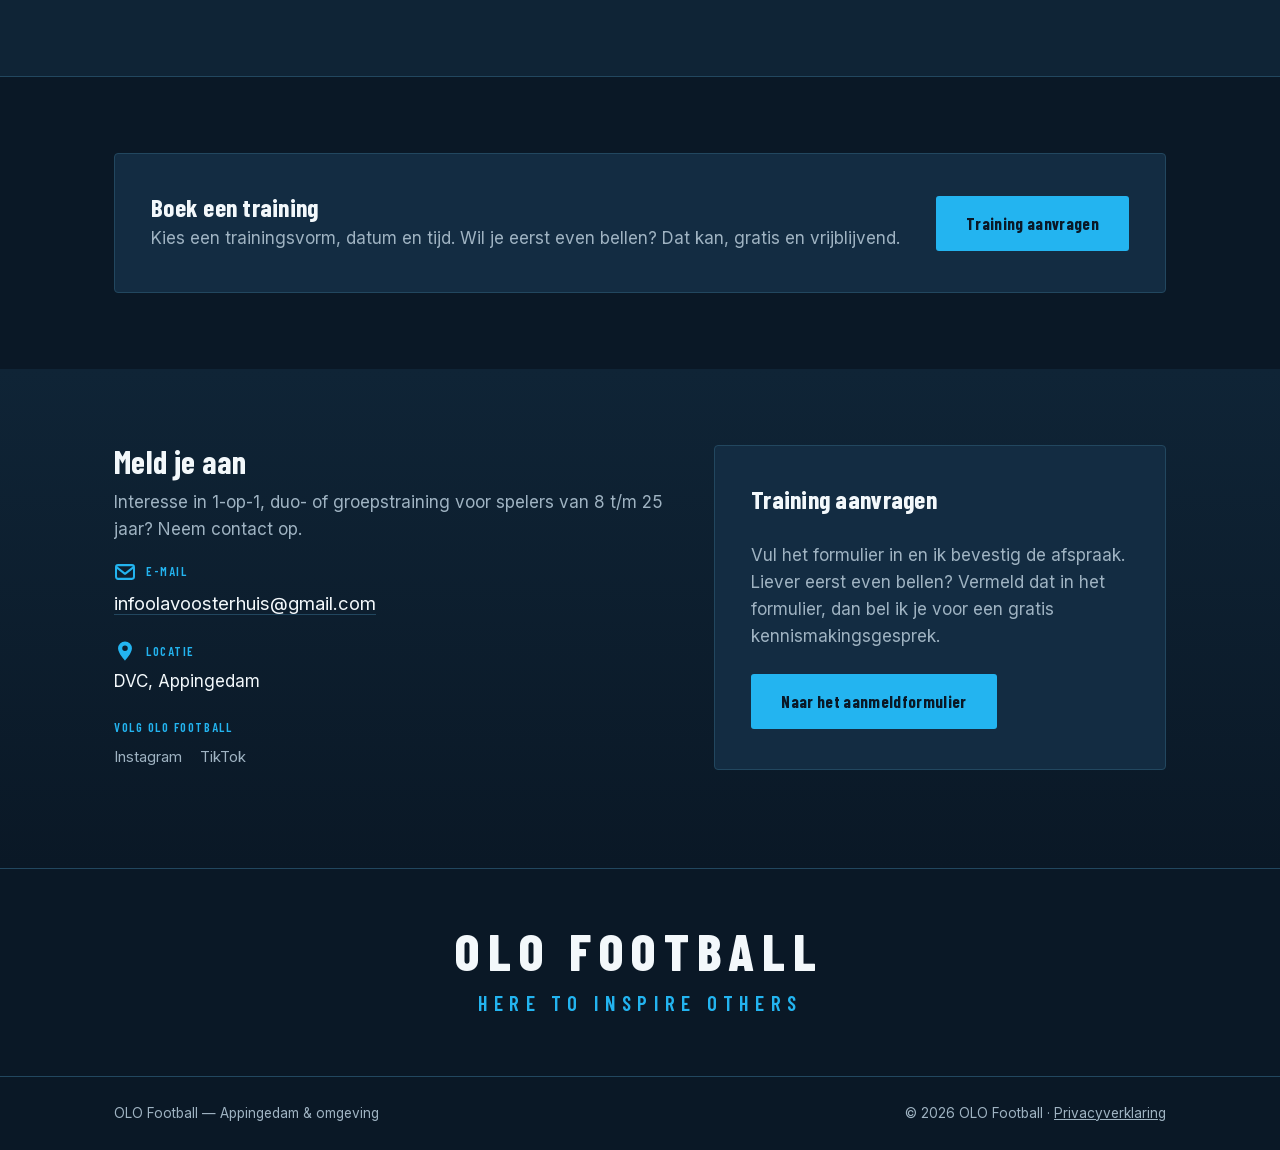
==== commit 2e156a40: "Locatie DVC Appingedam (vr en zo) en nieuwe prijzen Co-Authored-By: Claude Sonnet 5.5 <noreply@anthr" ====
--- a/index.html
+++ b/index.html
@@ -5,12 +5,12 @@
 <meta name="viewport" content="width=device-width, initial-scale=1.0">
 <title>OLO Football — Persoonlijke voetbaltraining Appingedam</title>
 <link rel="canonical" href="https://olofootball.nl/">
-<meta name="description" content="Persoonlijke voetbaltraining in Wagenborgen en omgeving: 1-op-1, duo of in een kleine groep, voor spelers van 8 tot en met 25 jaar. Here to inspire others.">
+<meta name="description" content="Persoonlijke voetbaltraining in Appingedam en omgeving: 1-op-1, duo of in een kleine groep, voor spelers van 8 tot en met 25 jaar. Here to inspire others.">
 <meta property="og:type" content="website">
 <meta property="og:locale" content="nl_NL">
 <meta property="og:site_name" content="OLO Football">
 <meta property="og:title" content="OLO Football — Persoonlijke voetbaltraining">
-<meta property="og:description" content="Persoonlijke voetbaltraining in Wagenborgen en omgeving: 1-op-1, duo of in een kleine groep, voor spelers van 8 tot en met 25 jaar. Here to inspire others.">
+<meta property="og:description" content="Persoonlijke voetbaltraining in Appingedam en omgeving: 1-op-1, duo of in een kleine groep, voor spelers van 8 tot en met 25 jaar. Here to inspire others.">
 <meta property="og:image" content="https://olofootball.nl/photos/og-image.jpg">
 <meta property="og:image:alt" content="Olav geeft instructie aan twee spelers op het veld">
 <meta name="twitter:card" content="summary_large_image">
@@ -18,7 +18,7 @@
 <link rel="stylesheet" href="fonts/fonts.css">
 <link rel="icon" href="favicon.svg" type="image/svg+xml">
 <script type="application/ld+json">
-{"@context":"https://schema.org","@type":"SportsActivityLocation","name":"OLO Football","description":"Persoonlijke voetbaltraining (1-op-1, duo en groep) voor spelers van 8 tot en met 25 jaar.","slogan":"Here to inspire others","url":"https://olofootball.nl/","email":"infoolavoosterhuis@gmail.com","priceRange":"€20 - €55","areaServed":["Wagenborgen","Appingedam","Holwierde"],"sameAs":["https://www.instagram.com/olofootball","https://www.tiktok.com/@olofootball"]}
+{"@context":"https://schema.org","@type":"SportsActivityLocation","name":"OLO Football","description":"Persoonlijke voetbaltraining (1-op-1, duo en groep) voor spelers van 8 tot en met 25 jaar.","slogan":"Here to inspire others","url":"https://olofootball.nl/","email":"infoolavoosterhuis@gmail.com","priceRange":"€15 - €62,50","areaServed":["Appingedam"],"sameAs":["https://www.instagram.com/olofootball","https://www.tiktok.com/@olofootball"]}
 </script>
 <style>
   :root{
@@ -323,7 +323,7 @@
         </div>
         <div class="fact">
           <svg class="ic" viewBox="0 0 24 24" fill="currentColor" fill-rule="evenodd" aria-hidden="true"><path d="M12 1.5a7.6 7.6 0 0 0-7.6 7.6c0 5.6 7.6 13.4 7.6 13.4s7.6-7.8 7.6-13.4A7.6 7.6 0 0 0 12 1.5zm0 10.6a3 3 0 1 1 0-6 3 3 0 0 1 0 6z"/></svg>
-          <div><h3>Locatie</h3><p>De trainingen vinden plaats bij VV Wagenborger Boys in Wagenborgen.</p></div>
+          <div><h3>Locatie</h3><p>De trainingen vinden plaats bij DVC in Appingedam.</p></div>
         </div>
         <div class="fact">
           <svg class="ic" viewBox="0 0 24 24" fill="currentColor" aria-hidden="true"><path d="m12 1.8 3 6.7 7.2.7-5.4 4.8 1.6 7.1L12 17.4l-6.4 3.7 1.6-7.1L1.8 9.2 9 8.5z"/></svg>
@@ -392,7 +392,7 @@
       <div class="price-card">
         <div class="tag">1-op-1</div>
         <h3>Persoonlijke training</h3>
-        <div class="price">€ 55</div>
+        <div class="price">€ 62,50</div>
         <div class="unit">per sessie (60 min)</div>
       </div>
       <div class="price-card">
@@ -404,25 +404,25 @@
       <div class="price-card">
         <div class="tag">Groep van 3</div>
         <h3>Groepstraining</h3>
-        <div class="price">€ 27,50</div>
+        <div class="price">€ 25,00</div>
         <div class="unit">per persoon, per sessie</div>
       </div>
       <div class="price-card">
         <div class="tag">Groep van 4</div>
         <h3>Groepstraining</h3>
-        <div class="price">€ 25,00</div>
+        <div class="price">€ 20,00</div>
         <div class="unit">per persoon, per sessie</div>
       </div>
       <div class="price-card">
         <div class="tag">Groep van 5</div>
         <h3>Groepstraining</h3>
-        <div class="price">€ 22,50</div>
+        <div class="price">€ 17,50</div>
         <div class="unit">per persoon, per sessie</div>
       </div>
       <div class="price-card">
         <div class="tag">Groep van 6</div>
         <h3>Groepstraining</h3>
-        <div class="price">€ 20,00</div>
+        <div class="price">€ 15,00</div>
         <div class="unit">per persoon, per sessie</div>
       </div>
     </div>
@@ -480,7 +480,7 @@
       </details>
       <details class="faq-item">
         <summary>Waar vinden de trainingen plaats?</summary>
-        <p>Ik train bij VV Wagenborger Boys in Wagenborgen.</p>
+        <p>Ik train bij DVC in Appingedam.</p>
       </details>
     </div>
   </div>
@@ -509,7 +509,7 @@
       </div>
       <div class="contact-block">
         <div class="label lbl-ic"><svg class="ic" viewBox="0 0 24 24" fill="currentColor" fill-rule="evenodd" aria-hidden="true"><path d="M12 1.5a7.6 7.6 0 0 0-7.6 7.6c0 5.6 7.6 13.4 7.6 13.4s7.6-7.8 7.6-13.4A7.6 7.6 0 0 0 12 1.5zm0 10.6a3 3 0 1 1 0-6 3 3 0 0 1 0 6z"/></svg>Locatie</div>
-        <span class="value" style="border:none;">VV Wagenborger Boys, Wagenborgen</span>
+        <span class="value" style="border:none;">DVC, Appingedam</span>
       </div>
       <div class="contact-block">
         <div class="label">Volg OLO Football</div>
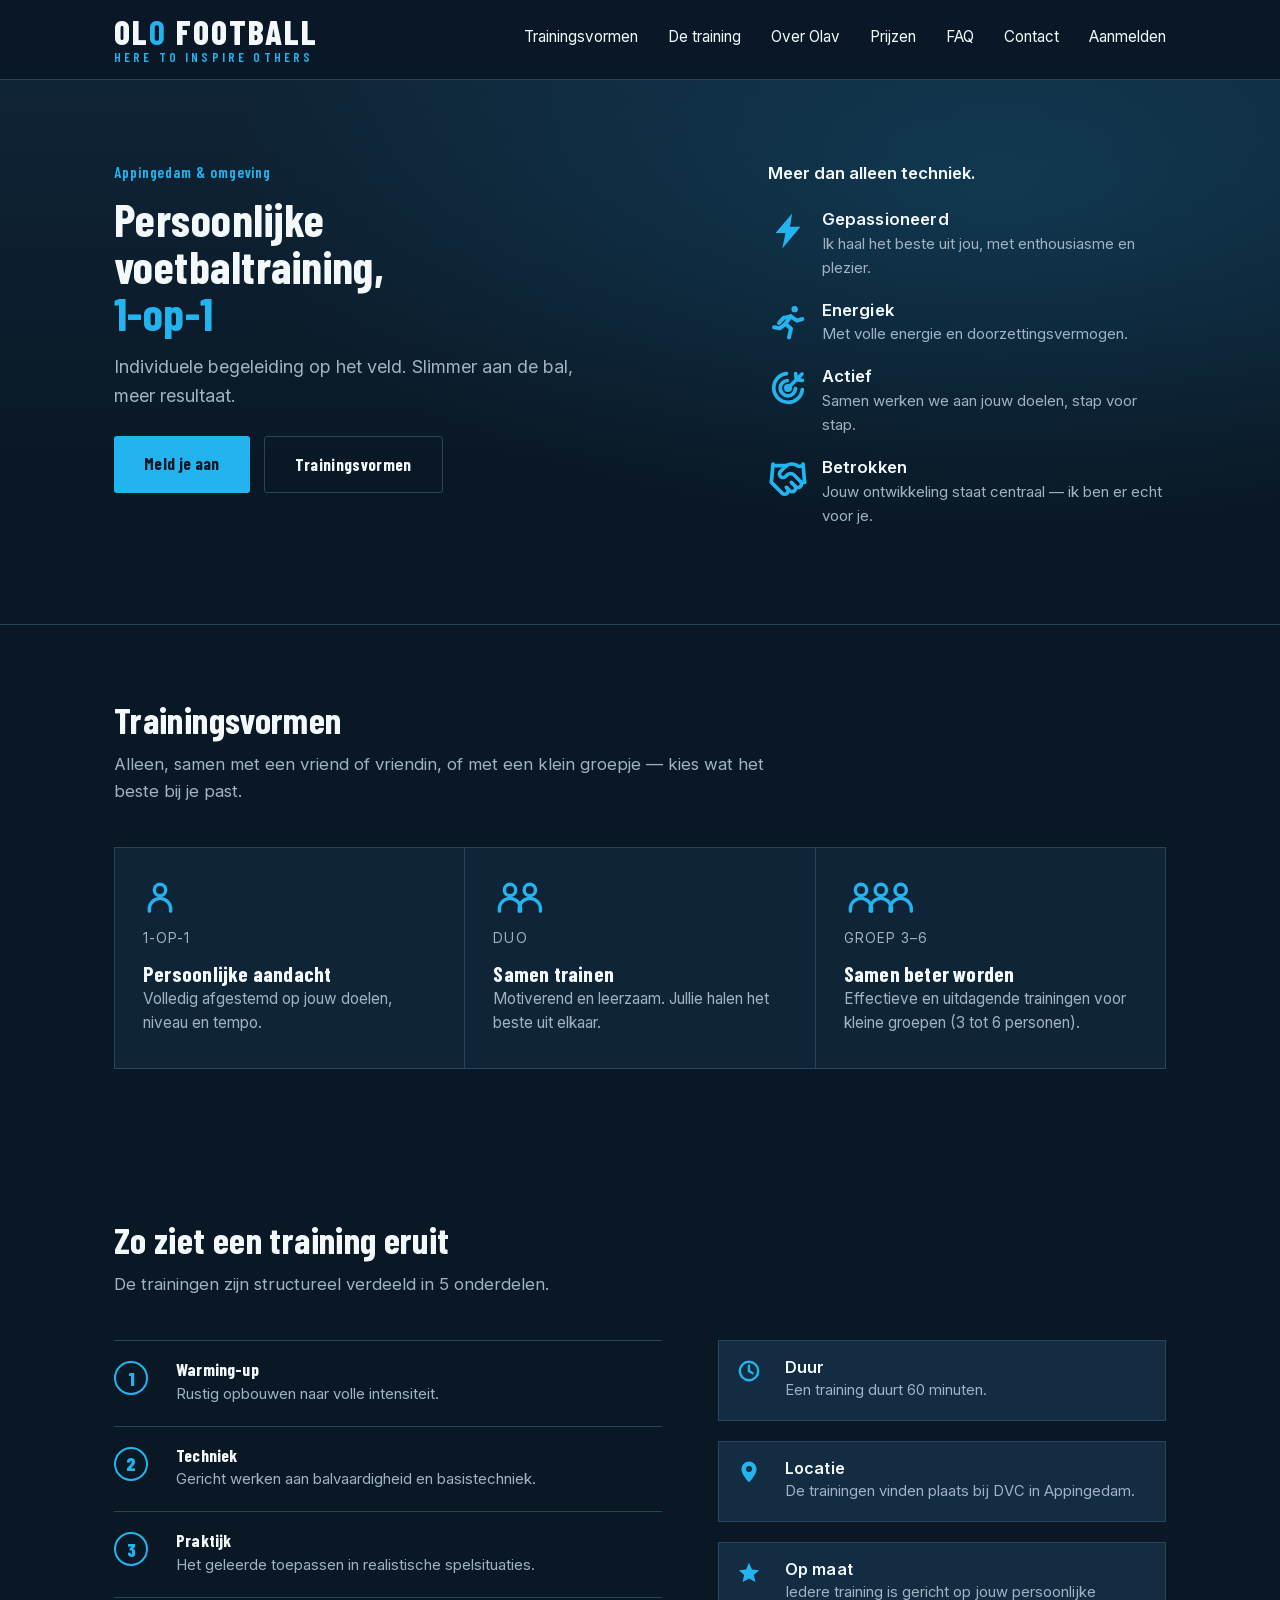
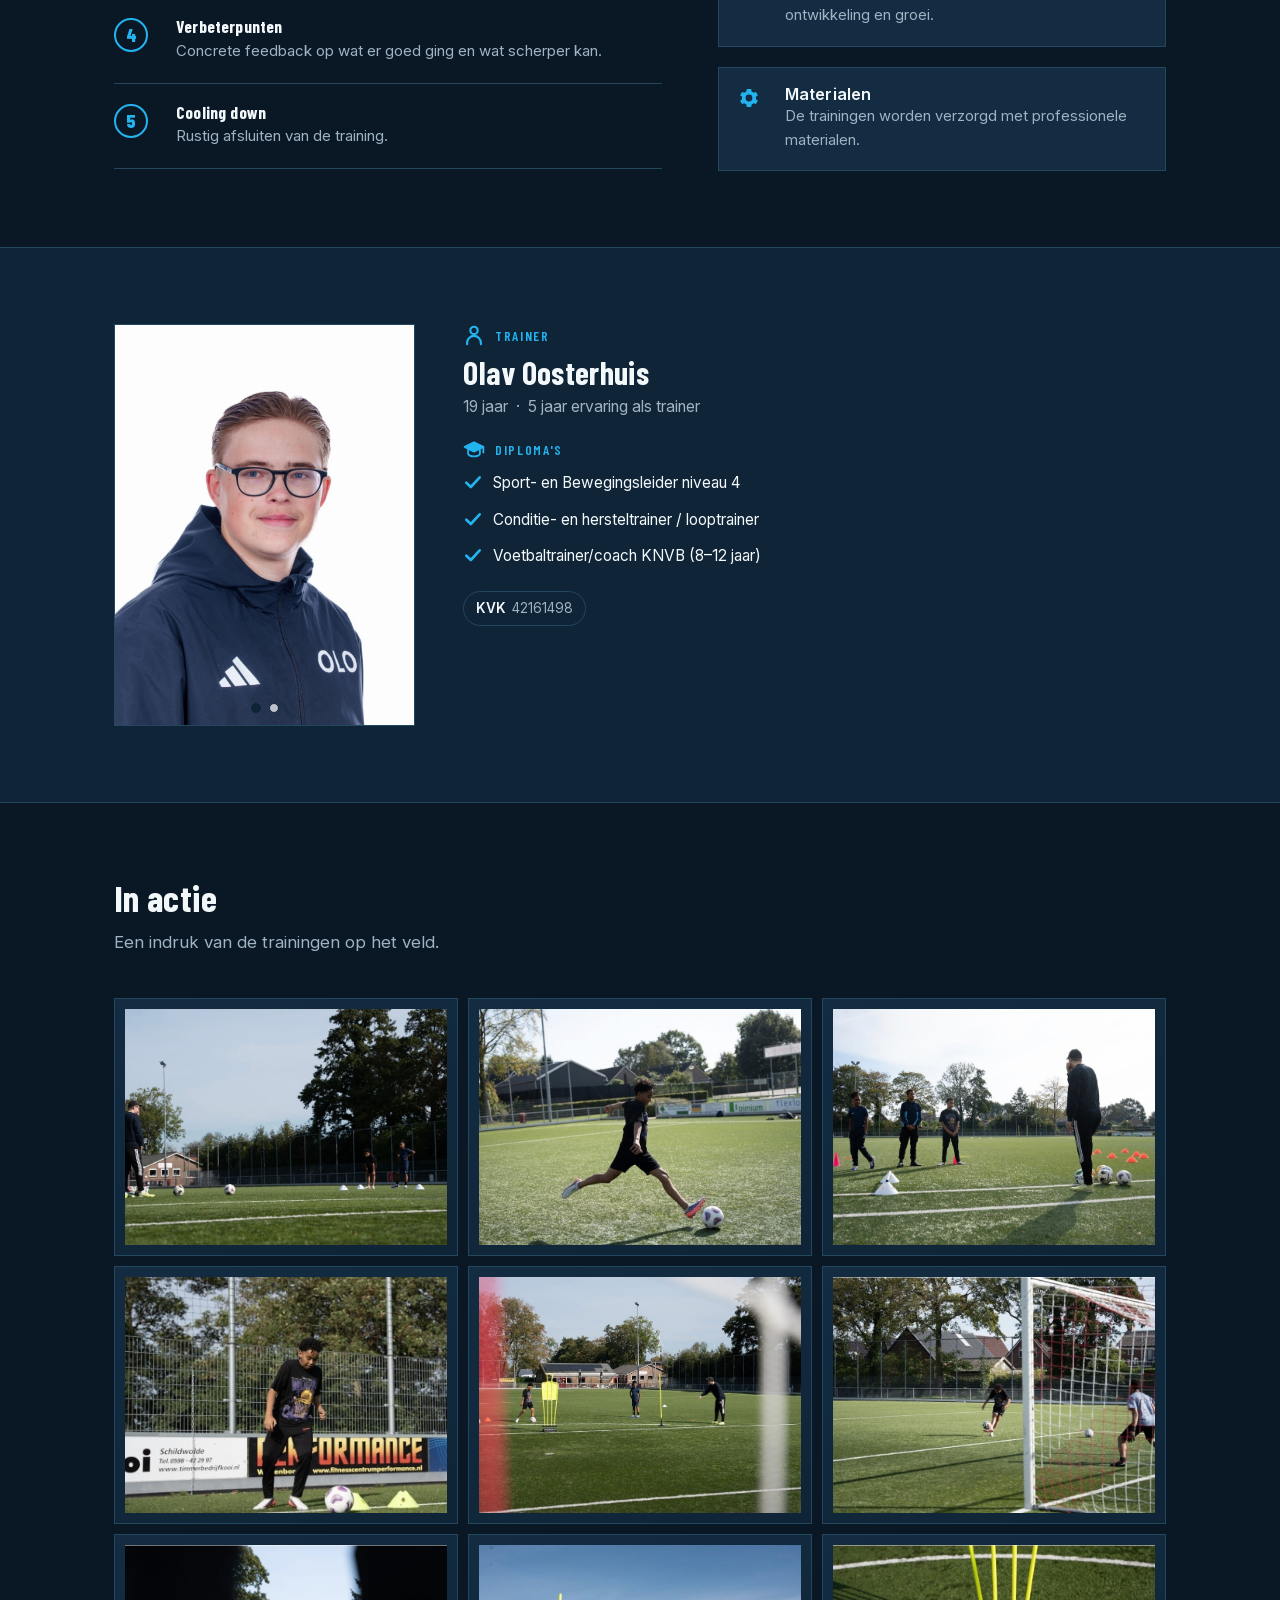
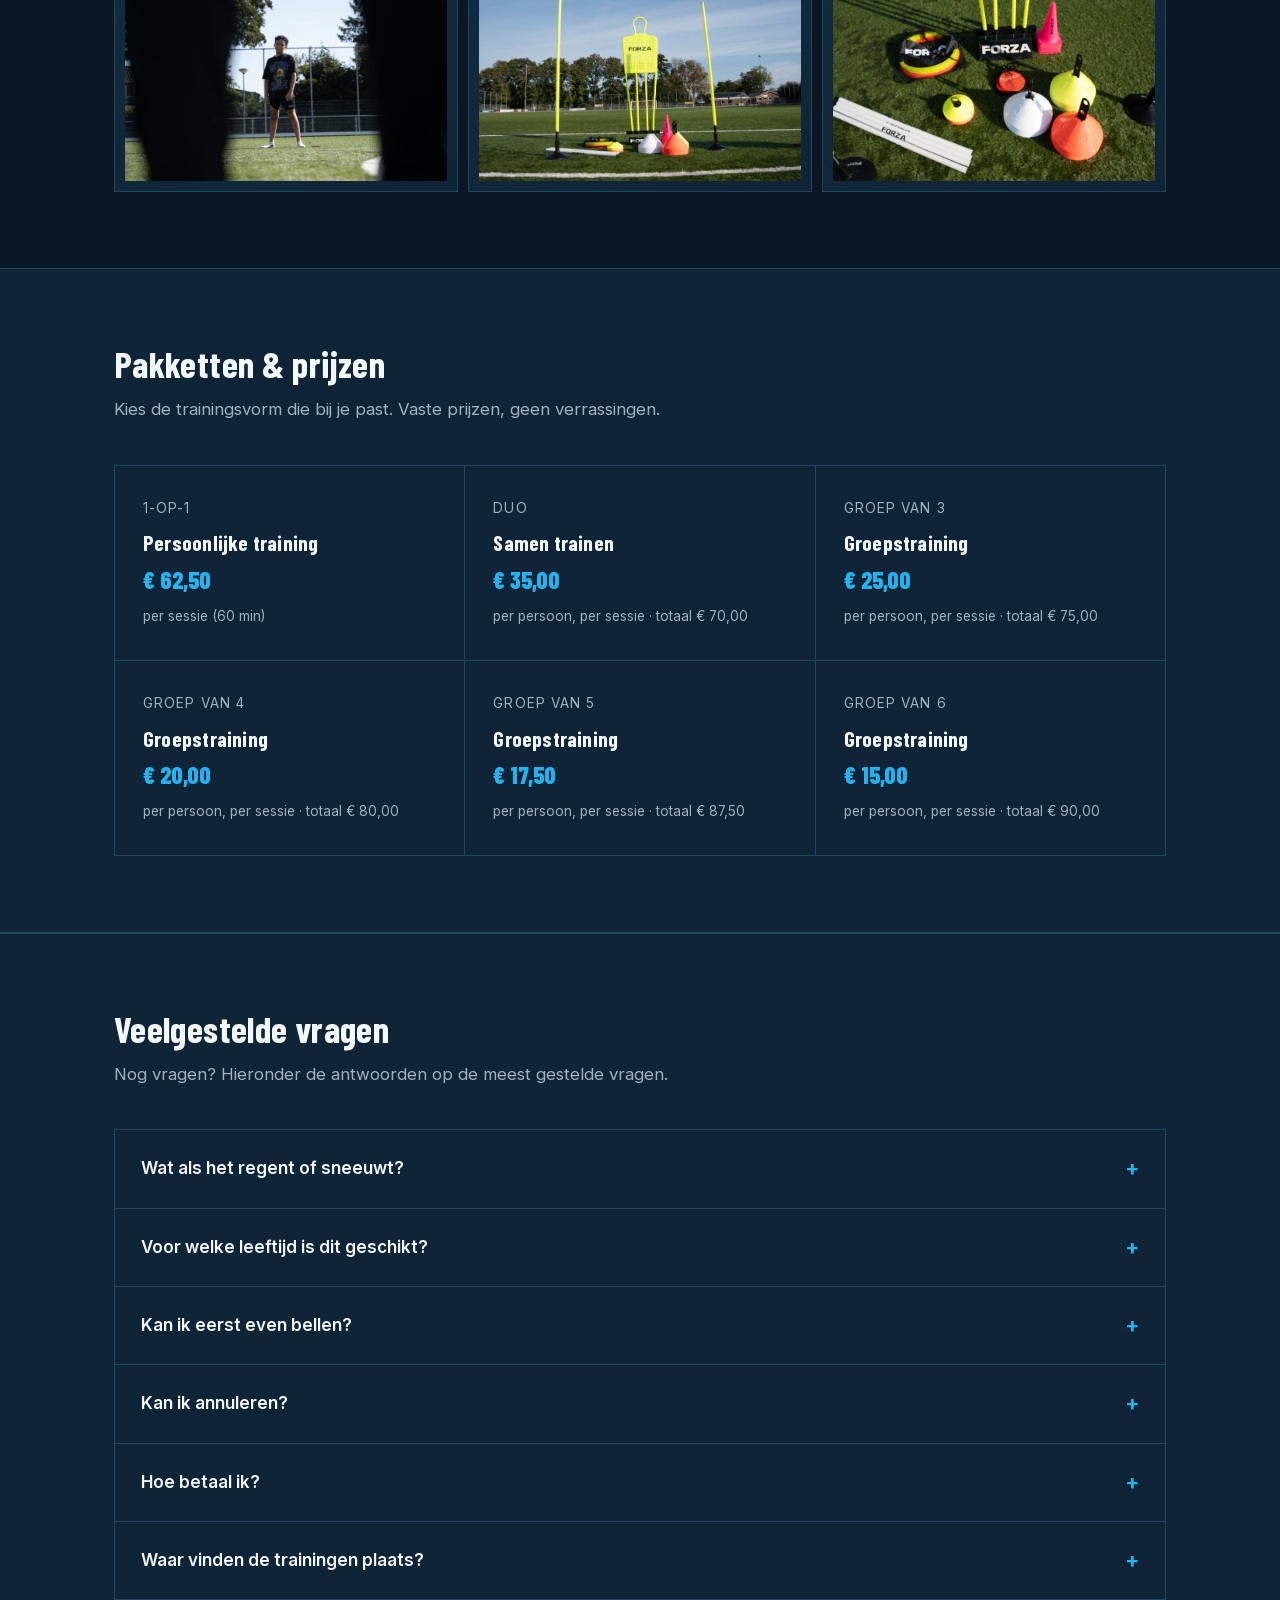
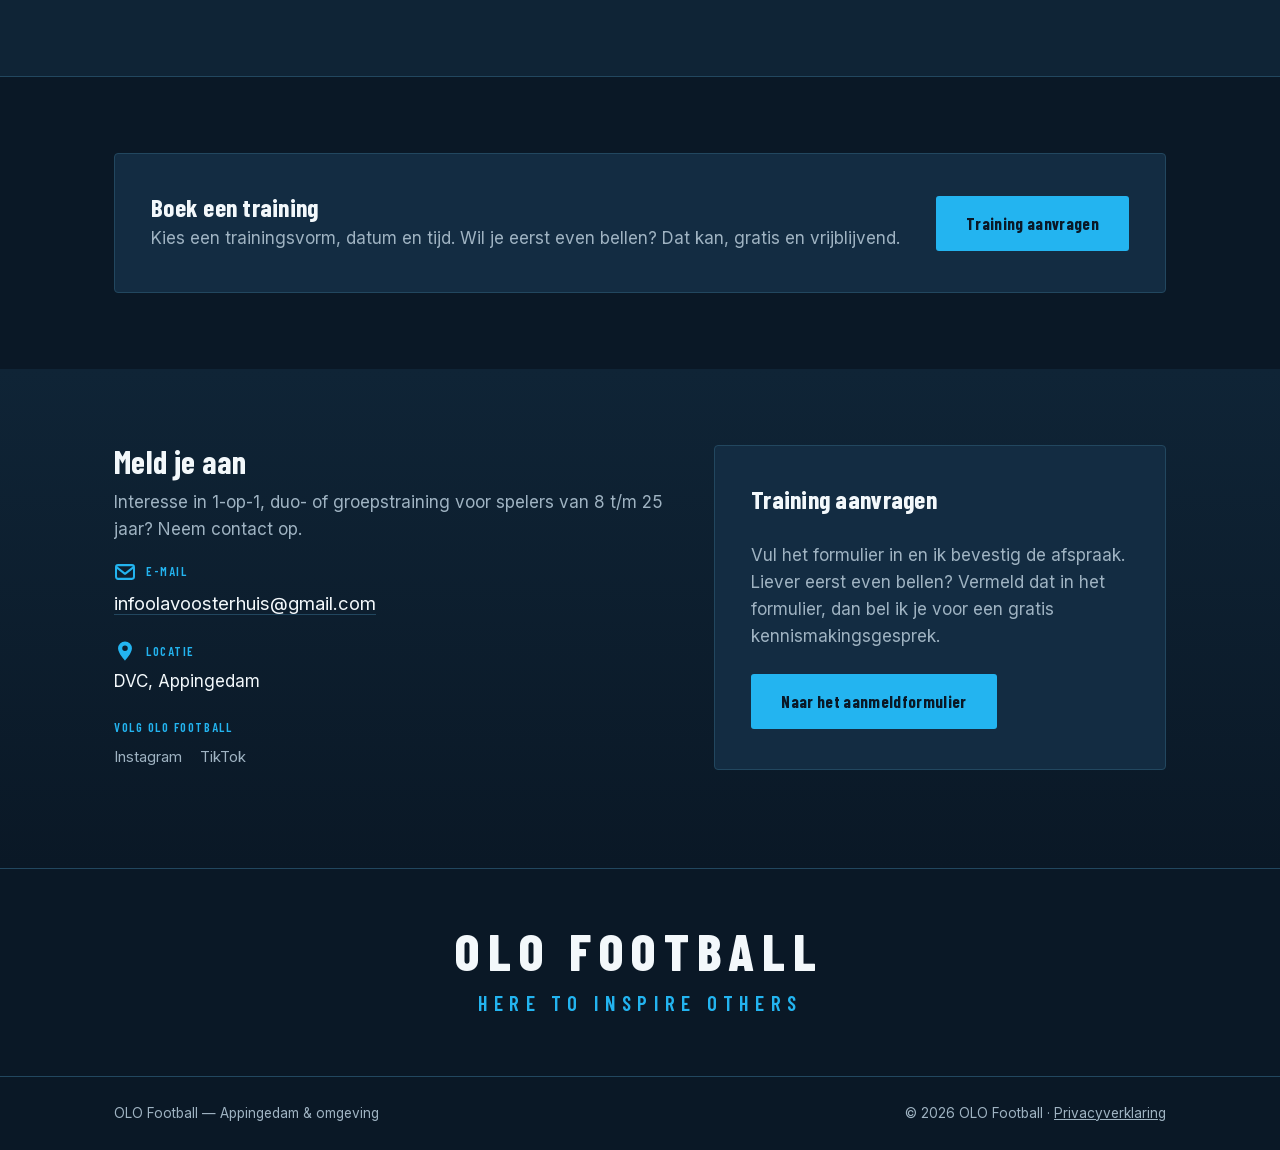
==== commit 17d23fd0: "Bedragen uniform met twee decimalen en totaalprijs erbij Co-Authored-By: Claude Sonnet 5.5 <noreply@" ====
--- a/index.html
+++ b/index.html
@@ -398,32 +398,32 @@
       <div class="price-card">
         <div class="tag">Duo</div>
         <h3>Samen trainen</h3>
-        <div class="price">€ 35</div>
-        <div class="unit">per persoon, per sessie</div>
+        <div class="price">€ 35,00</div>
+        <div class="unit">per persoon, per sessie · totaal € 70,00</div>
       </div>
       <div class="price-card">
         <div class="tag">Groep van 3</div>
         <h3>Groepstraining</h3>
         <div class="price">€ 25,00</div>
-        <div class="unit">per persoon, per sessie</div>
+        <div class="unit">per persoon, per sessie · totaal € 75,00</div>
       </div>
       <div class="price-card">
         <div class="tag">Groep van 4</div>
         <h3>Groepstraining</h3>
         <div class="price">€ 20,00</div>
-        <div class="unit">per persoon, per sessie</div>
+        <div class="unit">per persoon, per sessie · totaal € 80,00</div>
       </div>
       <div class="price-card">
         <div class="tag">Groep van 5</div>
         <h3>Groepstraining</h3>
         <div class="price">€ 17,50</div>
-        <div class="unit">per persoon, per sessie</div>
+        <div class="unit">per persoon, per sessie · totaal € 87,50</div>
       </div>
       <div class="price-card">
         <div class="tag">Groep van 6</div>
         <h3>Groepstraining</h3>
         <div class="price">€ 15,00</div>
-        <div class="unit">per persoon, per sessie</div>
+        <div class="unit">per persoon, per sessie · totaal € 90,00</div>
       </div>
     </div>
   </div>
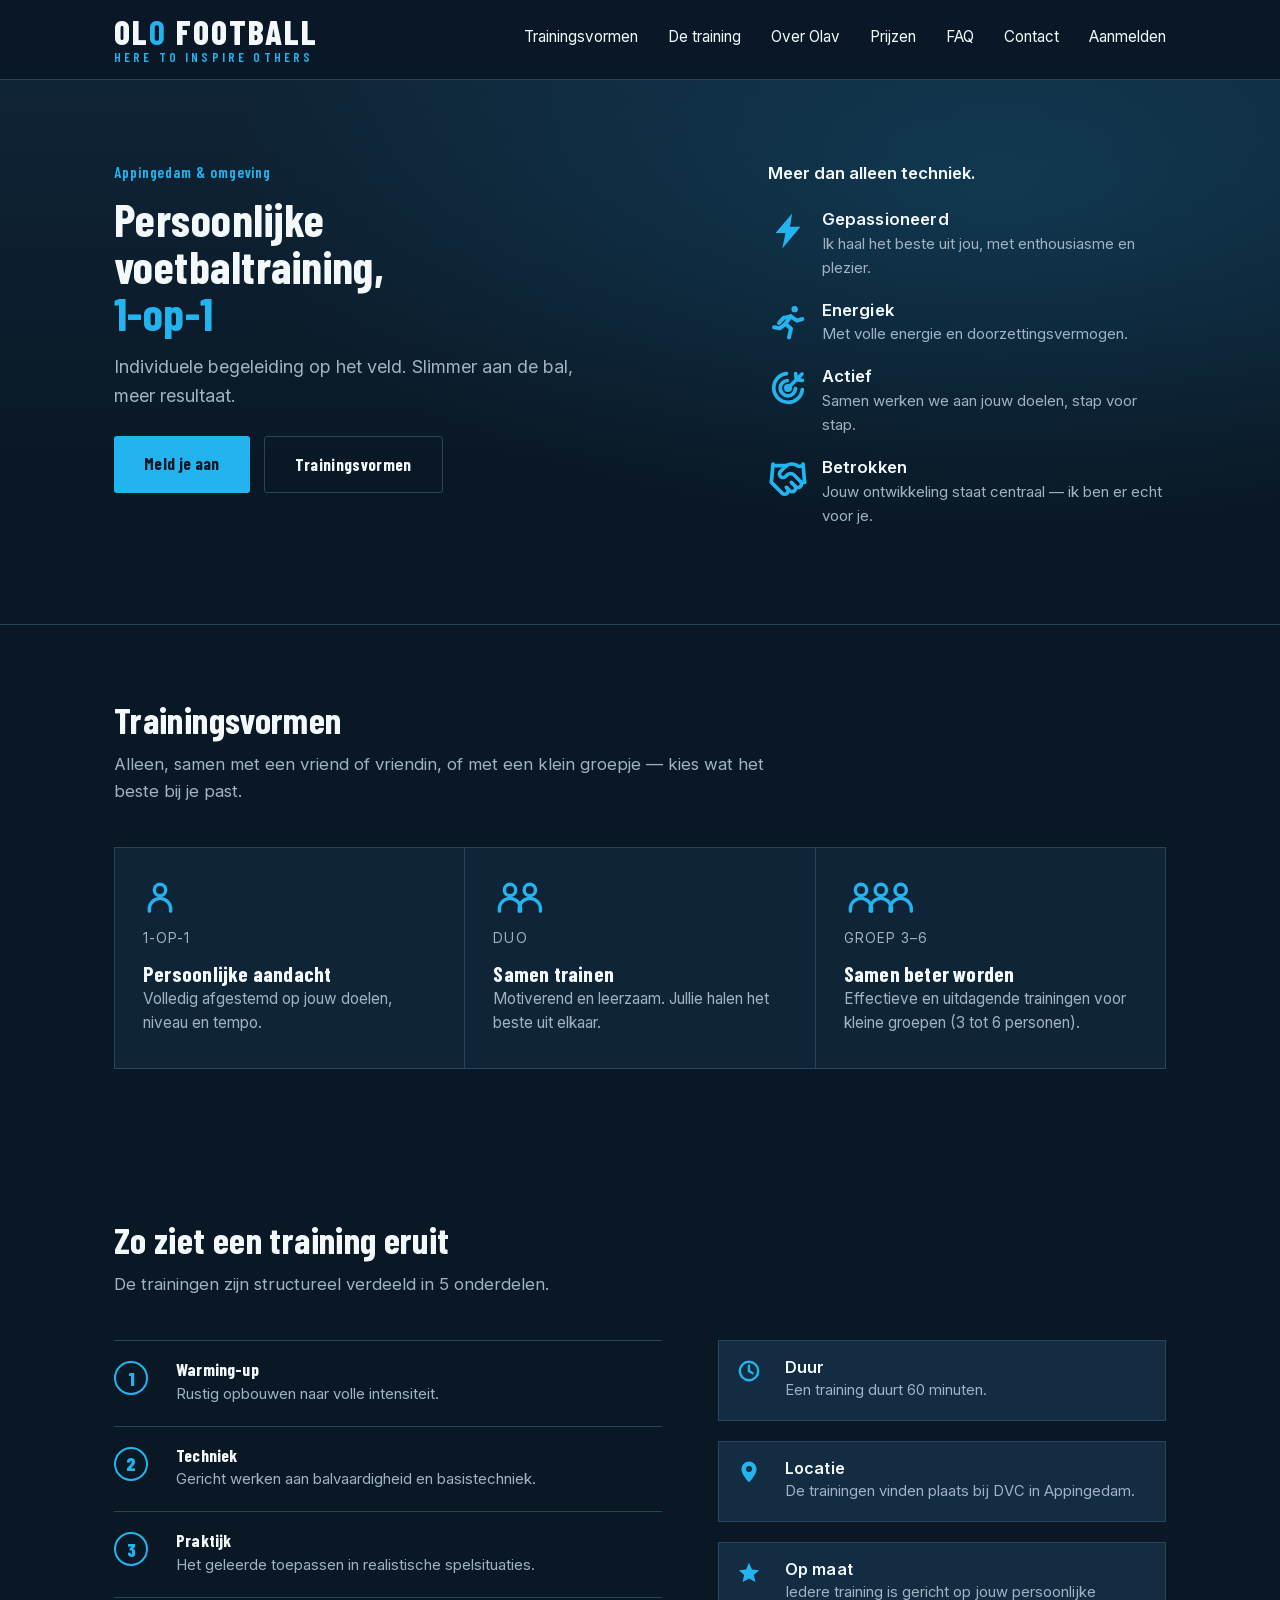
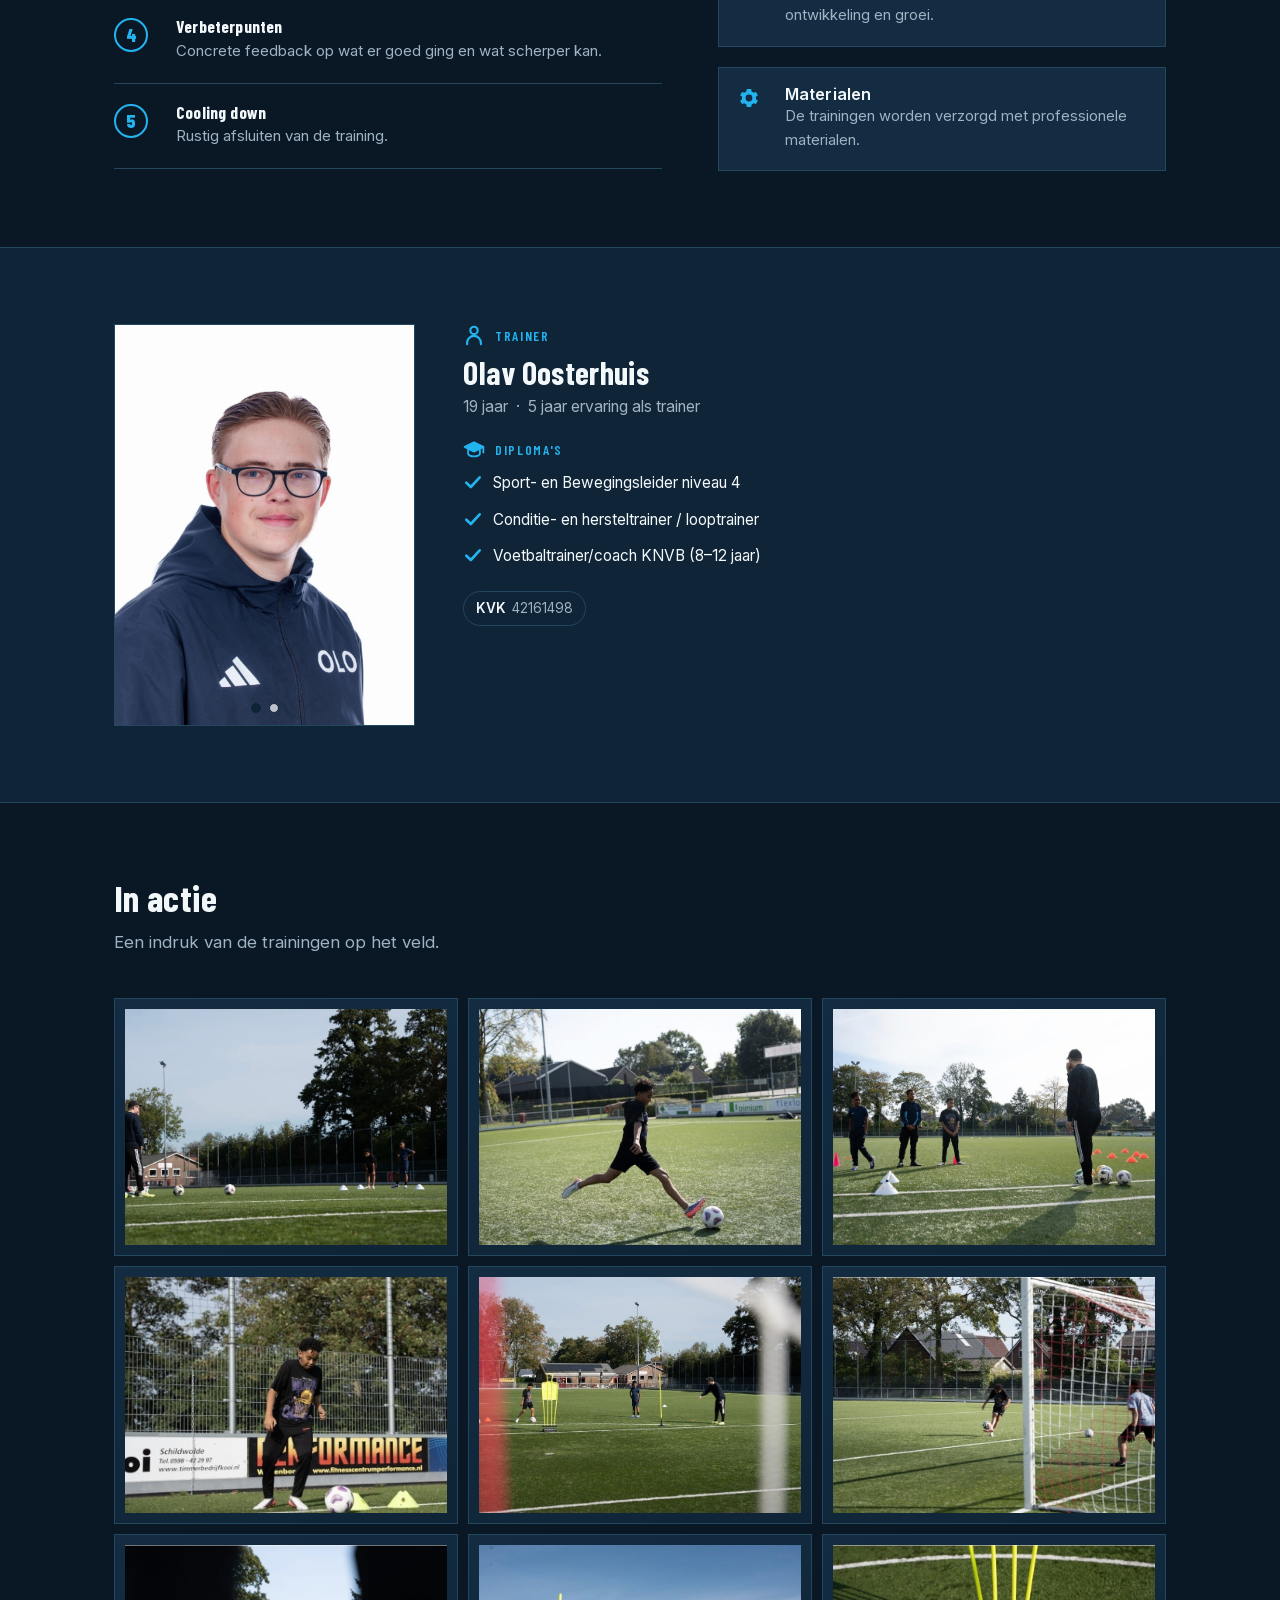
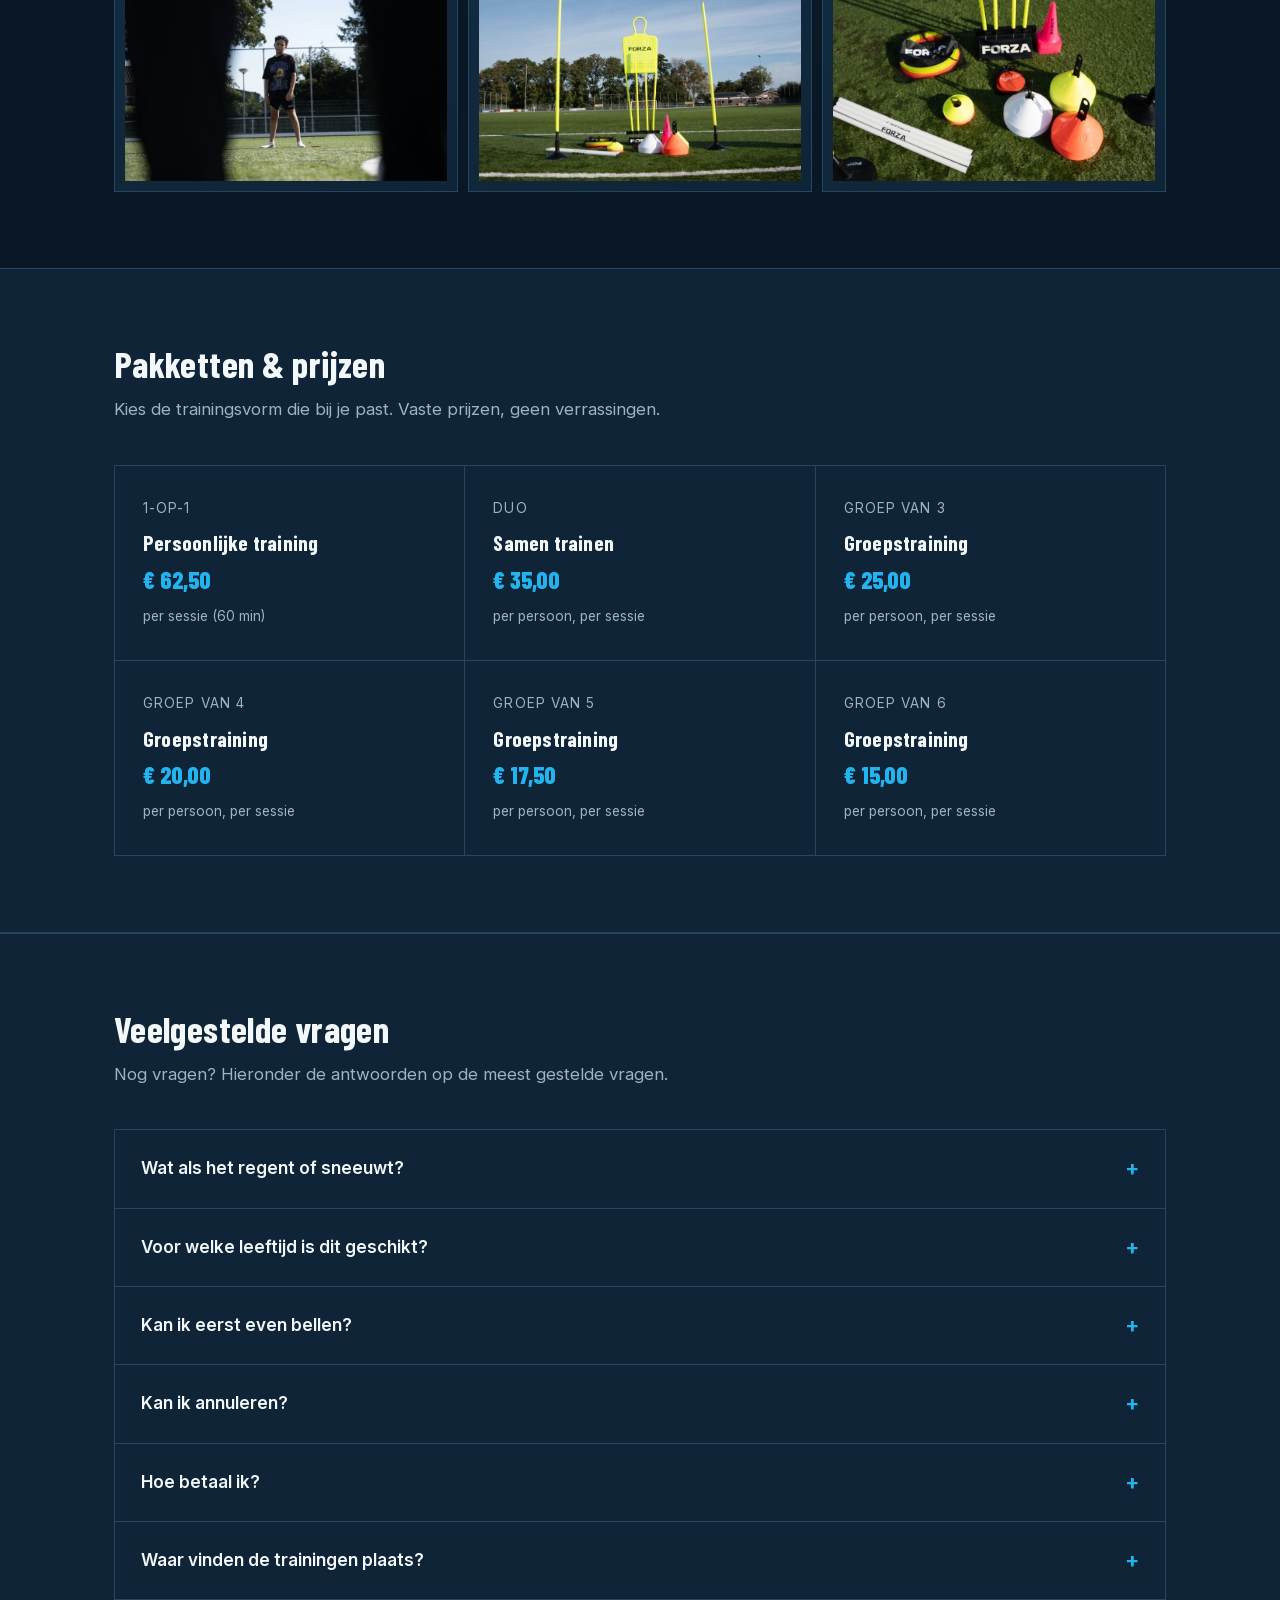
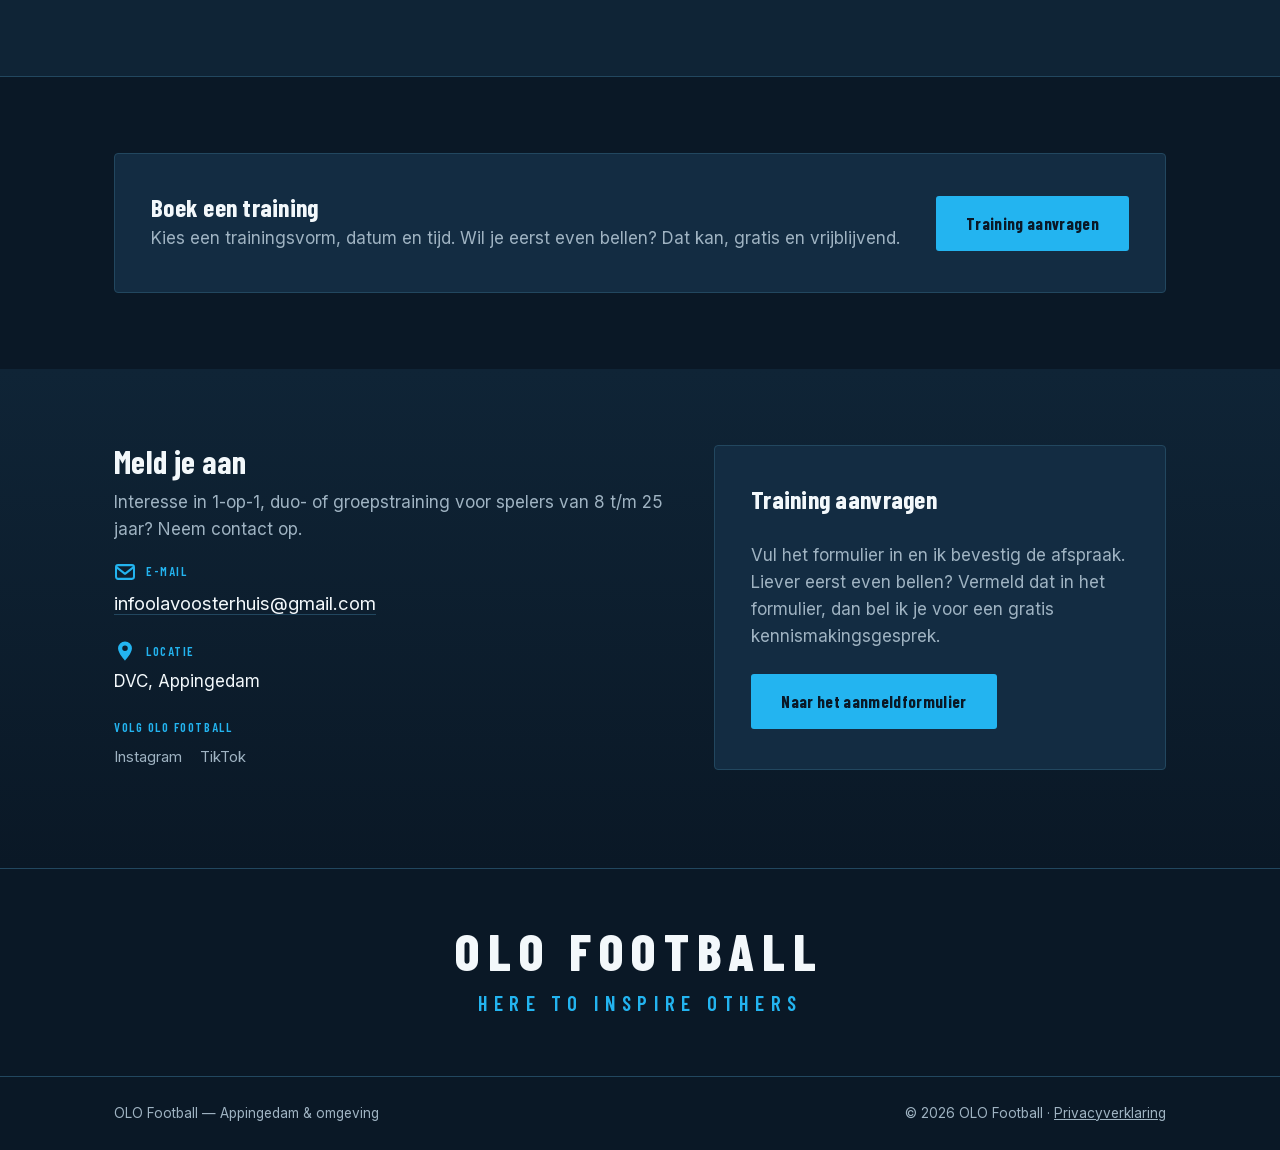
==== commit 68df30c2: "Totaalprijs weer van de site gehaald op verzoek van Olav Co-Authored-By: Claude Sonnet 5.5 <noreply@" ====
--- a/index.html
+++ b/index.html
@@ -399,31 +399,31 @@
         <div class="tag">Duo</div>
         <h3>Samen trainen</h3>
         <div class="price">€ 35,00</div>
-        <div class="unit">per persoon, per sessie · totaal € 70,00</div>
+        <div class="unit">per persoon, per sessie</div>
       </div>
       <div class="price-card">
         <div class="tag">Groep van 3</div>
         <h3>Groepstraining</h3>
         <div class="price">€ 25,00</div>
-        <div class="unit">per persoon, per sessie · totaal € 75,00</div>
+        <div class="unit">per persoon, per sessie</div>
       </div>
       <div class="price-card">
         <div class="tag">Groep van 4</div>
         <h3>Groepstraining</h3>
         <div class="price">€ 20,00</div>
-        <div class="unit">per persoon, per sessie · totaal € 80,00</div>
+        <div class="unit">per persoon, per sessie</div>
       </div>
       <div class="price-card">
         <div class="tag">Groep van 5</div>
         <h3>Groepstraining</h3>
         <div class="price">€ 17,50</div>
-        <div class="unit">per persoon, per sessie · totaal € 87,50</div>
+        <div class="unit">per persoon, per sessie</div>
       </div>
       <div class="price-card">
         <div class="tag">Groep van 6</div>
         <h3>Groepstraining</h3>
         <div class="price">€ 15,00</div>
-        <div class="unit">per persoon, per sessie · totaal € 90,00</div>
+        <div class="unit">per persoon, per sessie</div>
       </div>
     </div>
   </div>
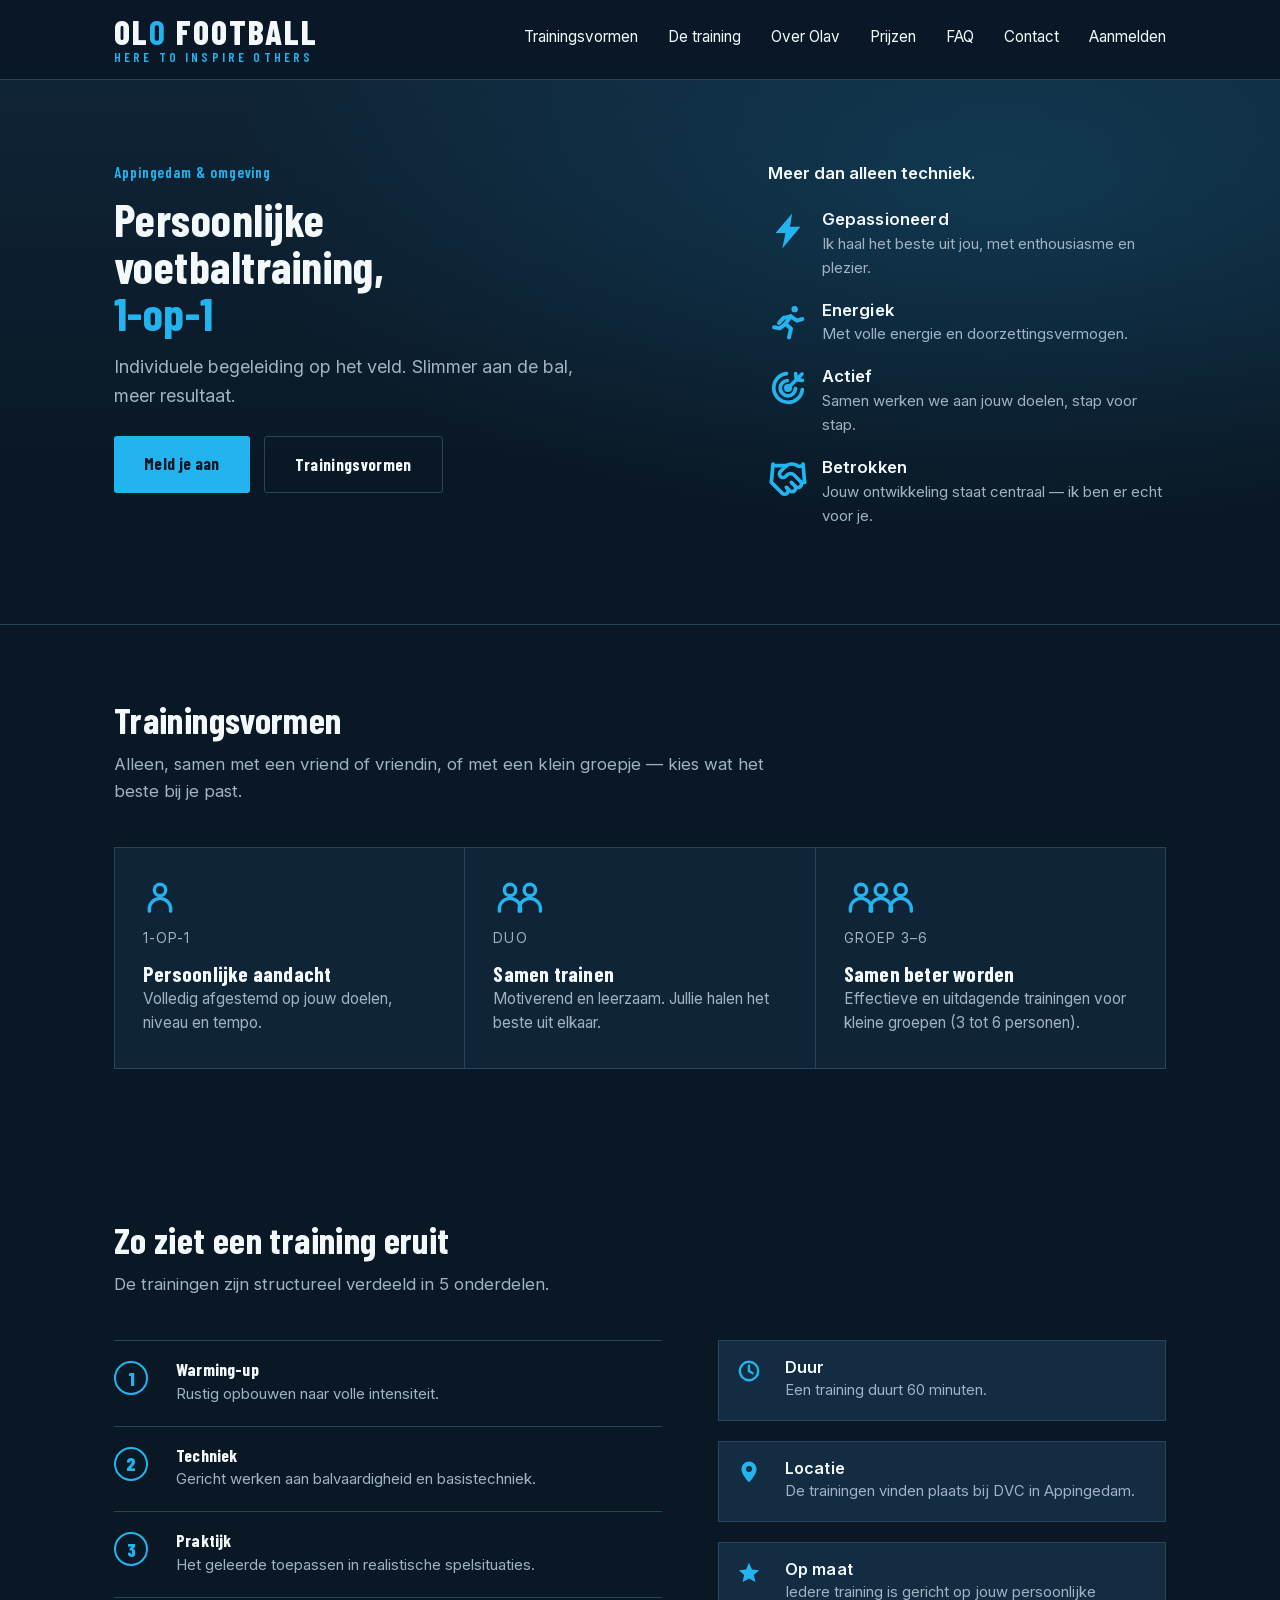
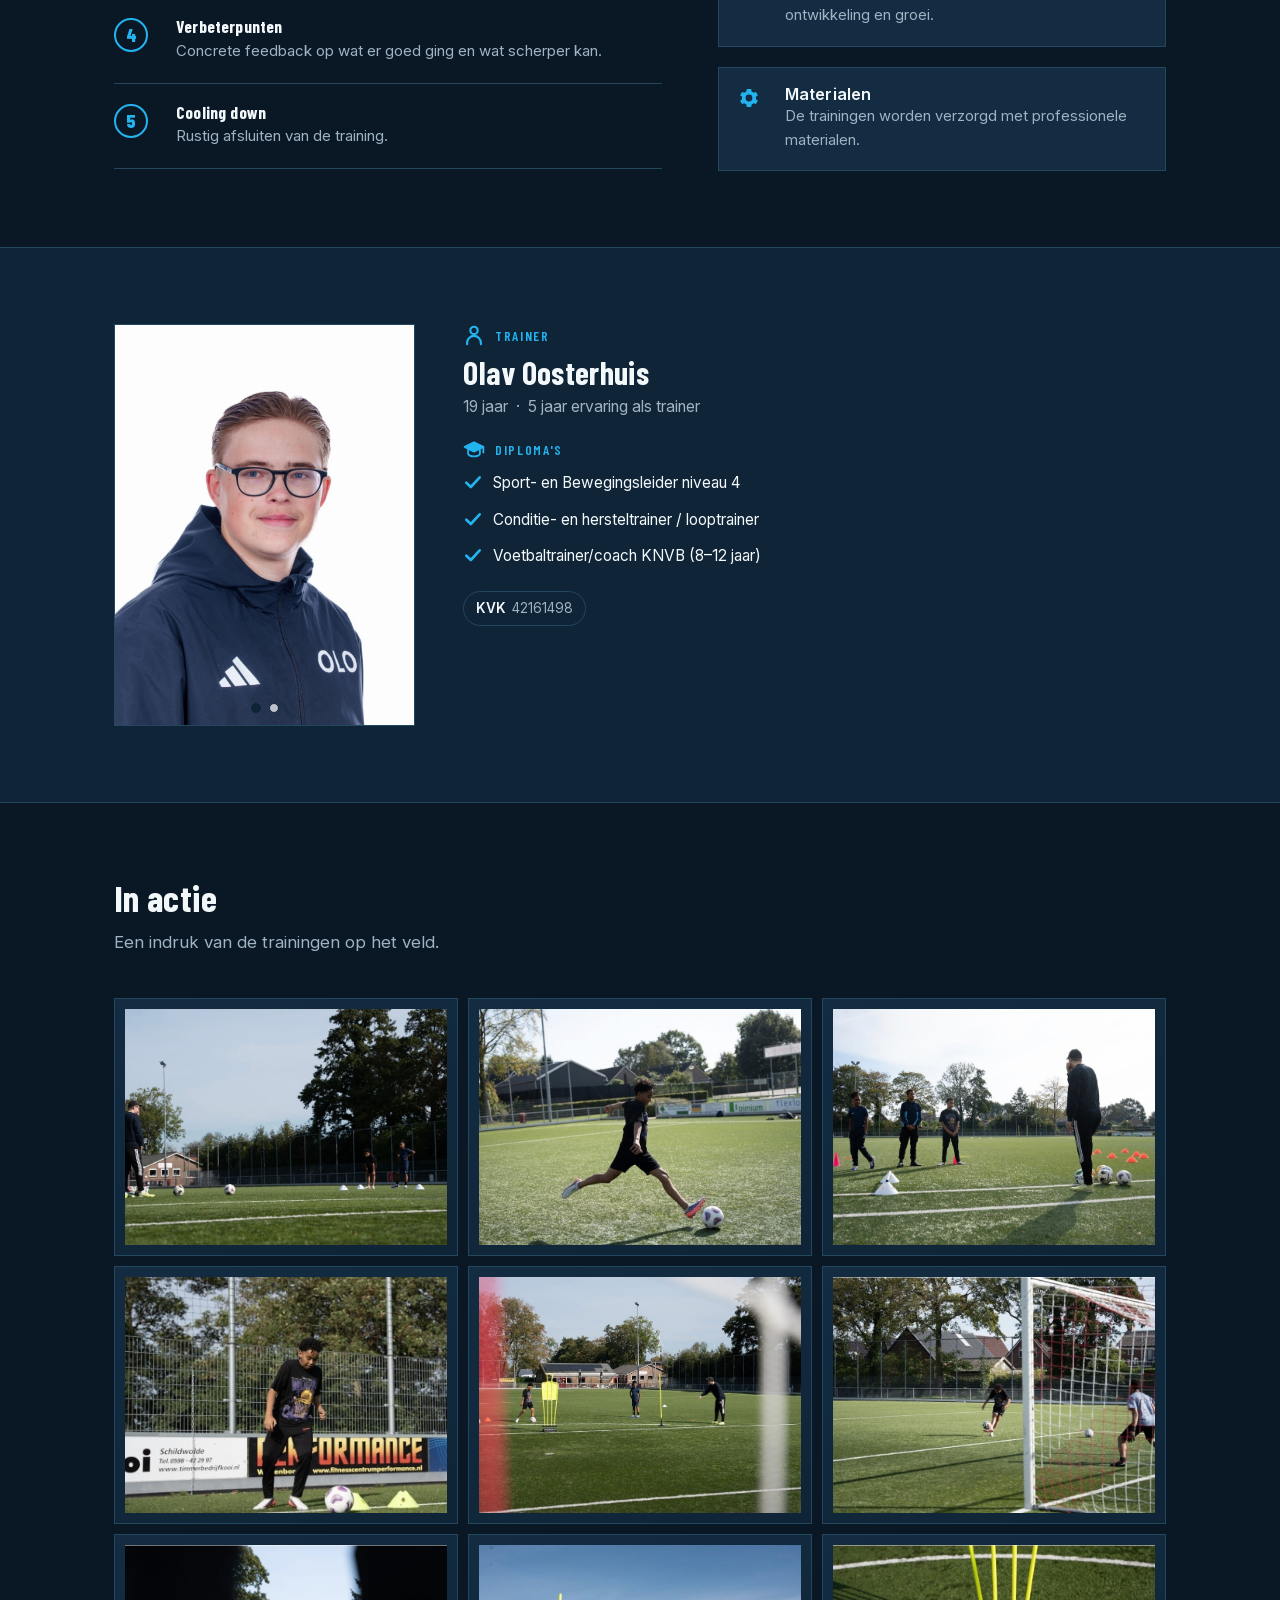
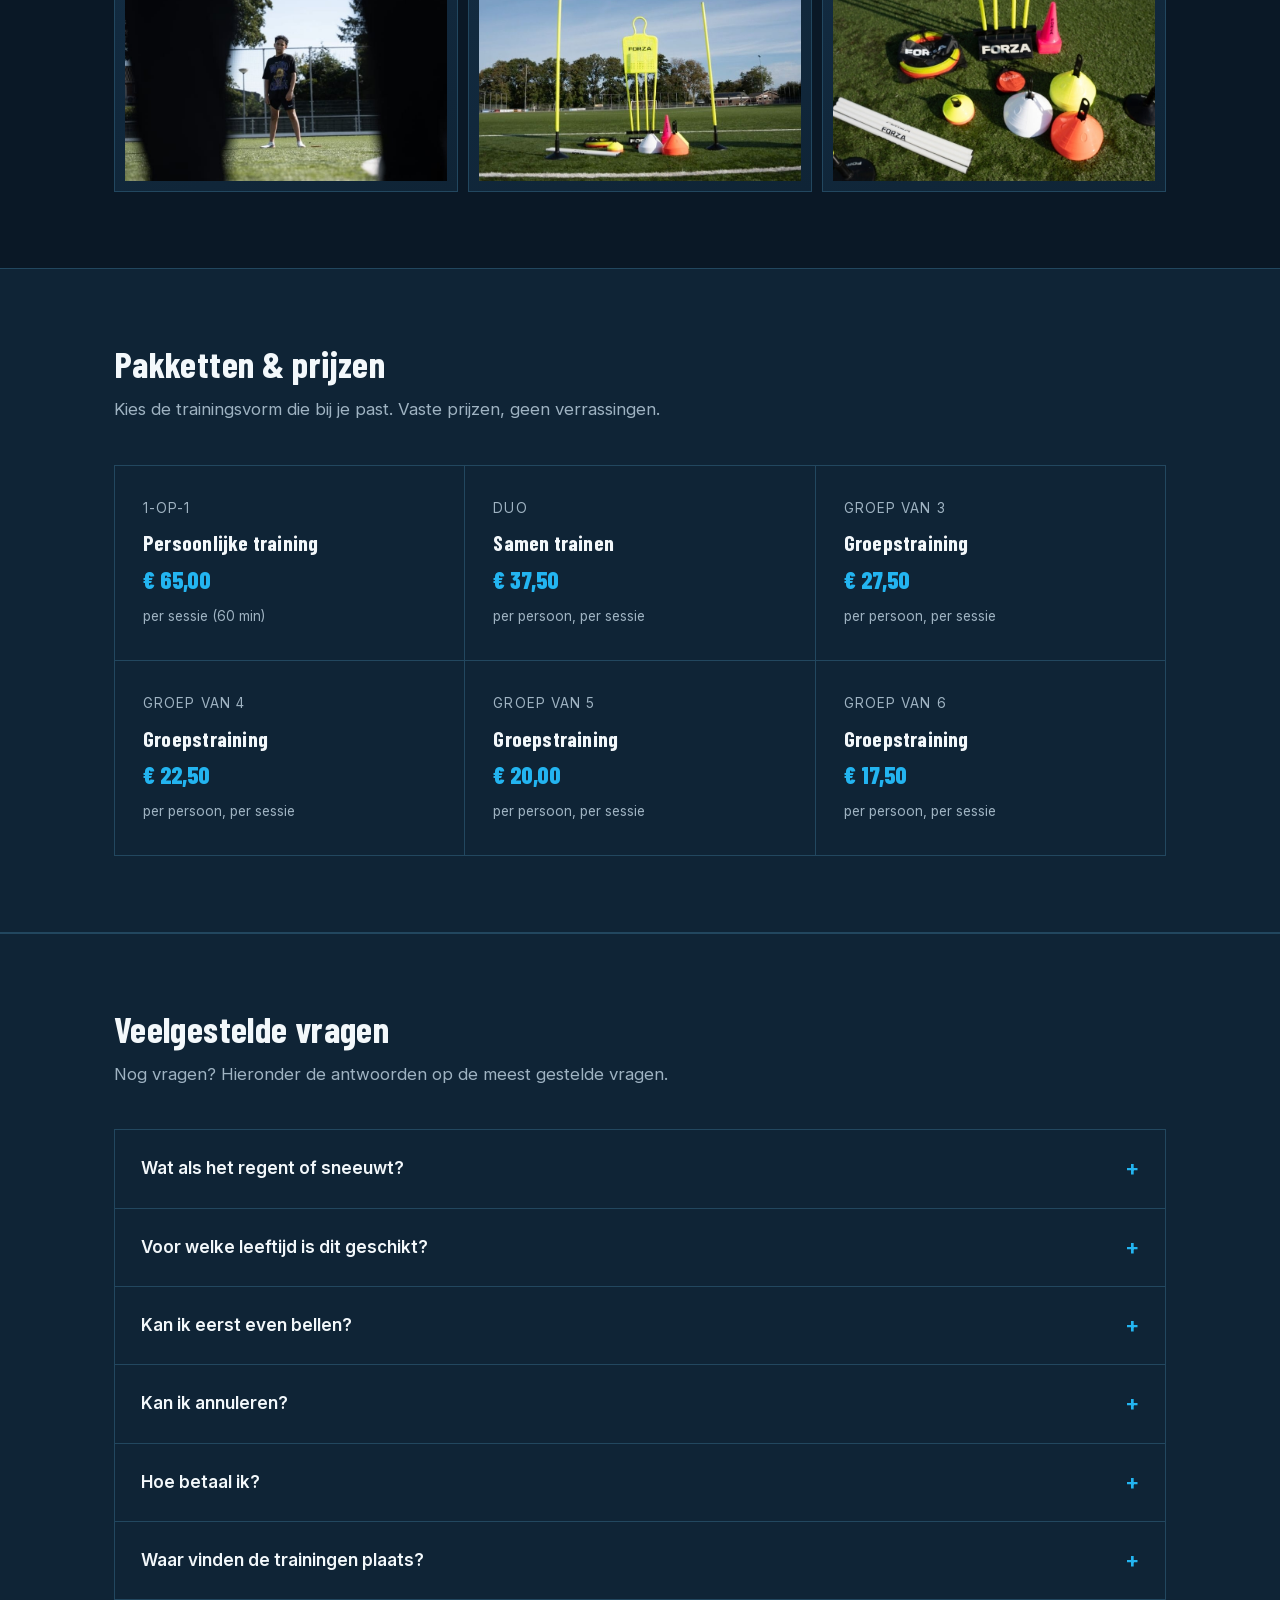
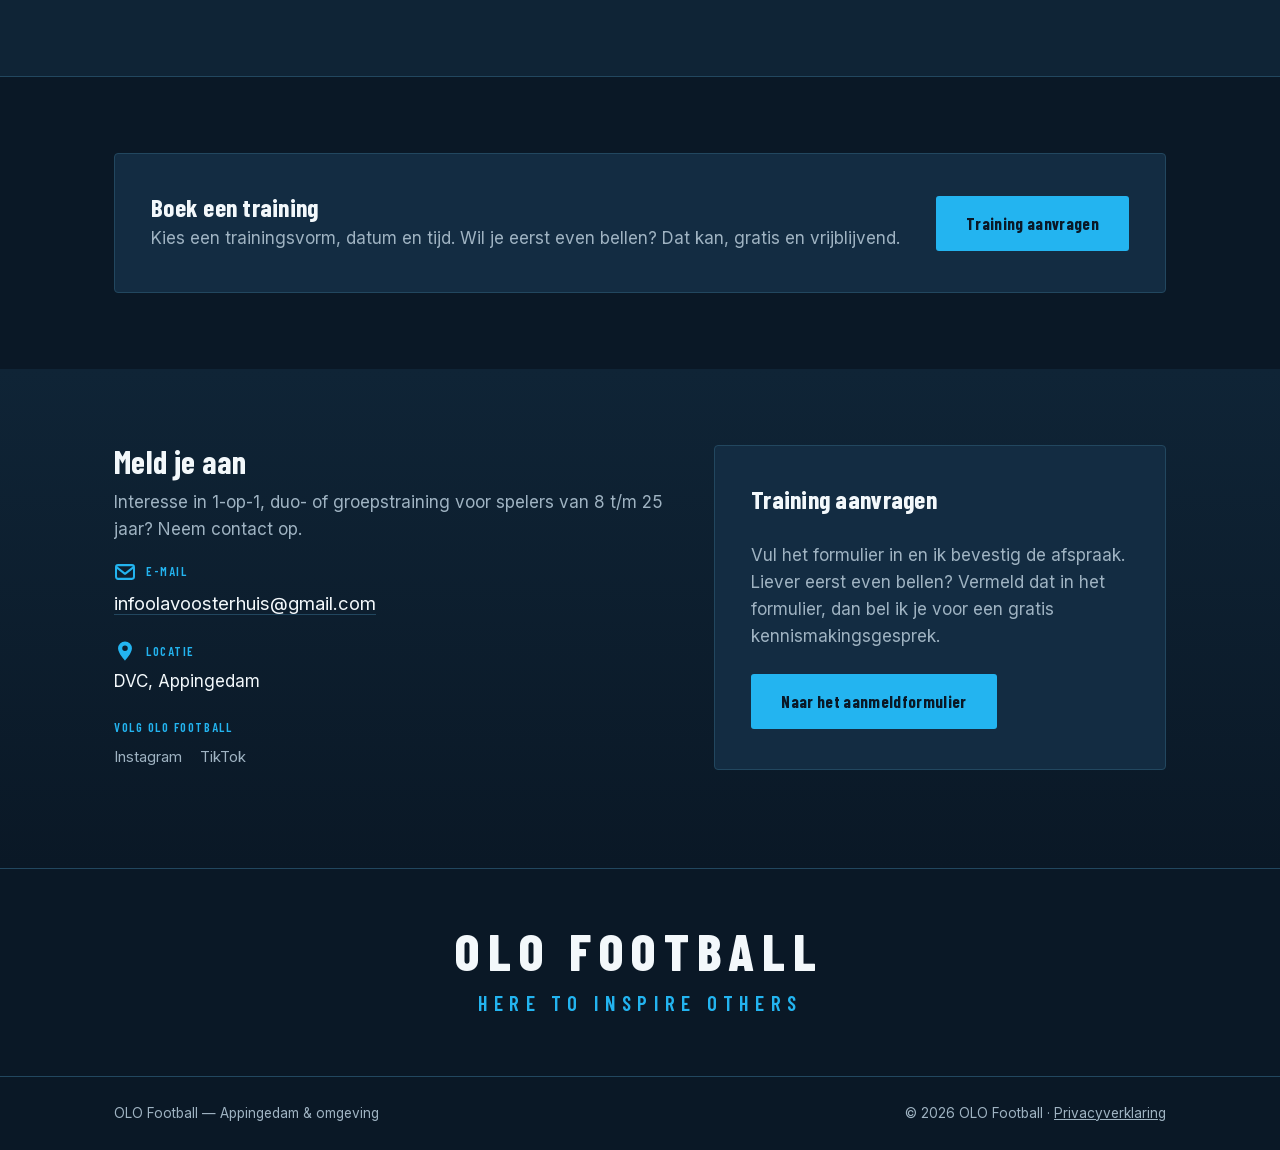
==== commit 42771b82: "Nieuwe prijzen (DVC veldhuur) en duo/groep: ouder meldt eigen kind aan via deellink Co-Authored-By: " ====
--- a/index.html
+++ b/index.html
@@ -18,7 +18,7 @@
 <link rel="stylesheet" href="fonts/fonts.css">
 <link rel="icon" href="favicon.svg" type="image/svg+xml">
 <script type="application/ld+json">
-{"@context":"https://schema.org","@type":"SportsActivityLocation","name":"OLO Football","description":"Persoonlijke voetbaltraining (1-op-1, duo en groep) voor spelers van 8 tot en met 25 jaar.","slogan":"Here to inspire others","url":"https://olofootball.nl/","email":"infoolavoosterhuis@gmail.com","priceRange":"€15 - €62,50","areaServed":["Appingedam"],"sameAs":["https://www.instagram.com/olofootball","https://www.tiktok.com/@olofootball"]}
+{"@context":"https://schema.org","@type":"SportsActivityLocation","name":"OLO Football","description":"Persoonlijke voetbaltraining (1-op-1, duo en groep) voor spelers van 8 tot en met 25 jaar.","slogan":"Here to inspire others","url":"https://olofootball.nl/","email":"infoolavoosterhuis@gmail.com","priceRange":"€17,50 - €65,00","areaServed":["Appingedam"],"sameAs":["https://www.instagram.com/olofootball","https://www.tiktok.com/@olofootball"]}
 </script>
 <style>
   :root{
@@ -392,37 +392,37 @@
       <div class="price-card">
         <div class="tag">1-op-1</div>
         <h3>Persoonlijke training</h3>
-        <div class="price">€ 62,50</div>
+        <div class="price">€ 65,00</div>
         <div class="unit">per sessie (60 min)</div>
       </div>
       <div class="price-card">
         <div class="tag">Duo</div>
         <h3>Samen trainen</h3>
-        <div class="price">€ 35,00</div>
+        <div class="price">€ 37,50</div>
         <div class="unit">per persoon, per sessie</div>
       </div>
       <div class="price-card">
         <div class="tag">Groep van 3</div>
         <h3>Groepstraining</h3>
-        <div class="price">€ 25,00</div>
+        <div class="price">€ 27,50</div>
         <div class="unit">per persoon, per sessie</div>
       </div>
       <div class="price-card">
         <div class="tag">Groep van 4</div>
         <h3>Groepstraining</h3>
-        <div class="price">€ 20,00</div>
+        <div class="price">€ 22,50</div>
         <div class="unit">per persoon, per sessie</div>
       </div>
       <div class="price-card">
         <div class="tag">Groep van 5</div>
         <h3>Groepstraining</h3>
-        <div class="price">€ 17,50</div>
+        <div class="price">€ 20,00</div>
         <div class="unit">per persoon, per sessie</div>
       </div>
       <div class="price-card">
         <div class="tag">Groep van 6</div>
         <h3>Groepstraining</h3>
-        <div class="price">€ 15,00</div>
+        <div class="price">€ 17,50</div>
         <div class="unit">per persoon, per sessie</div>
       </div>
     </div>
